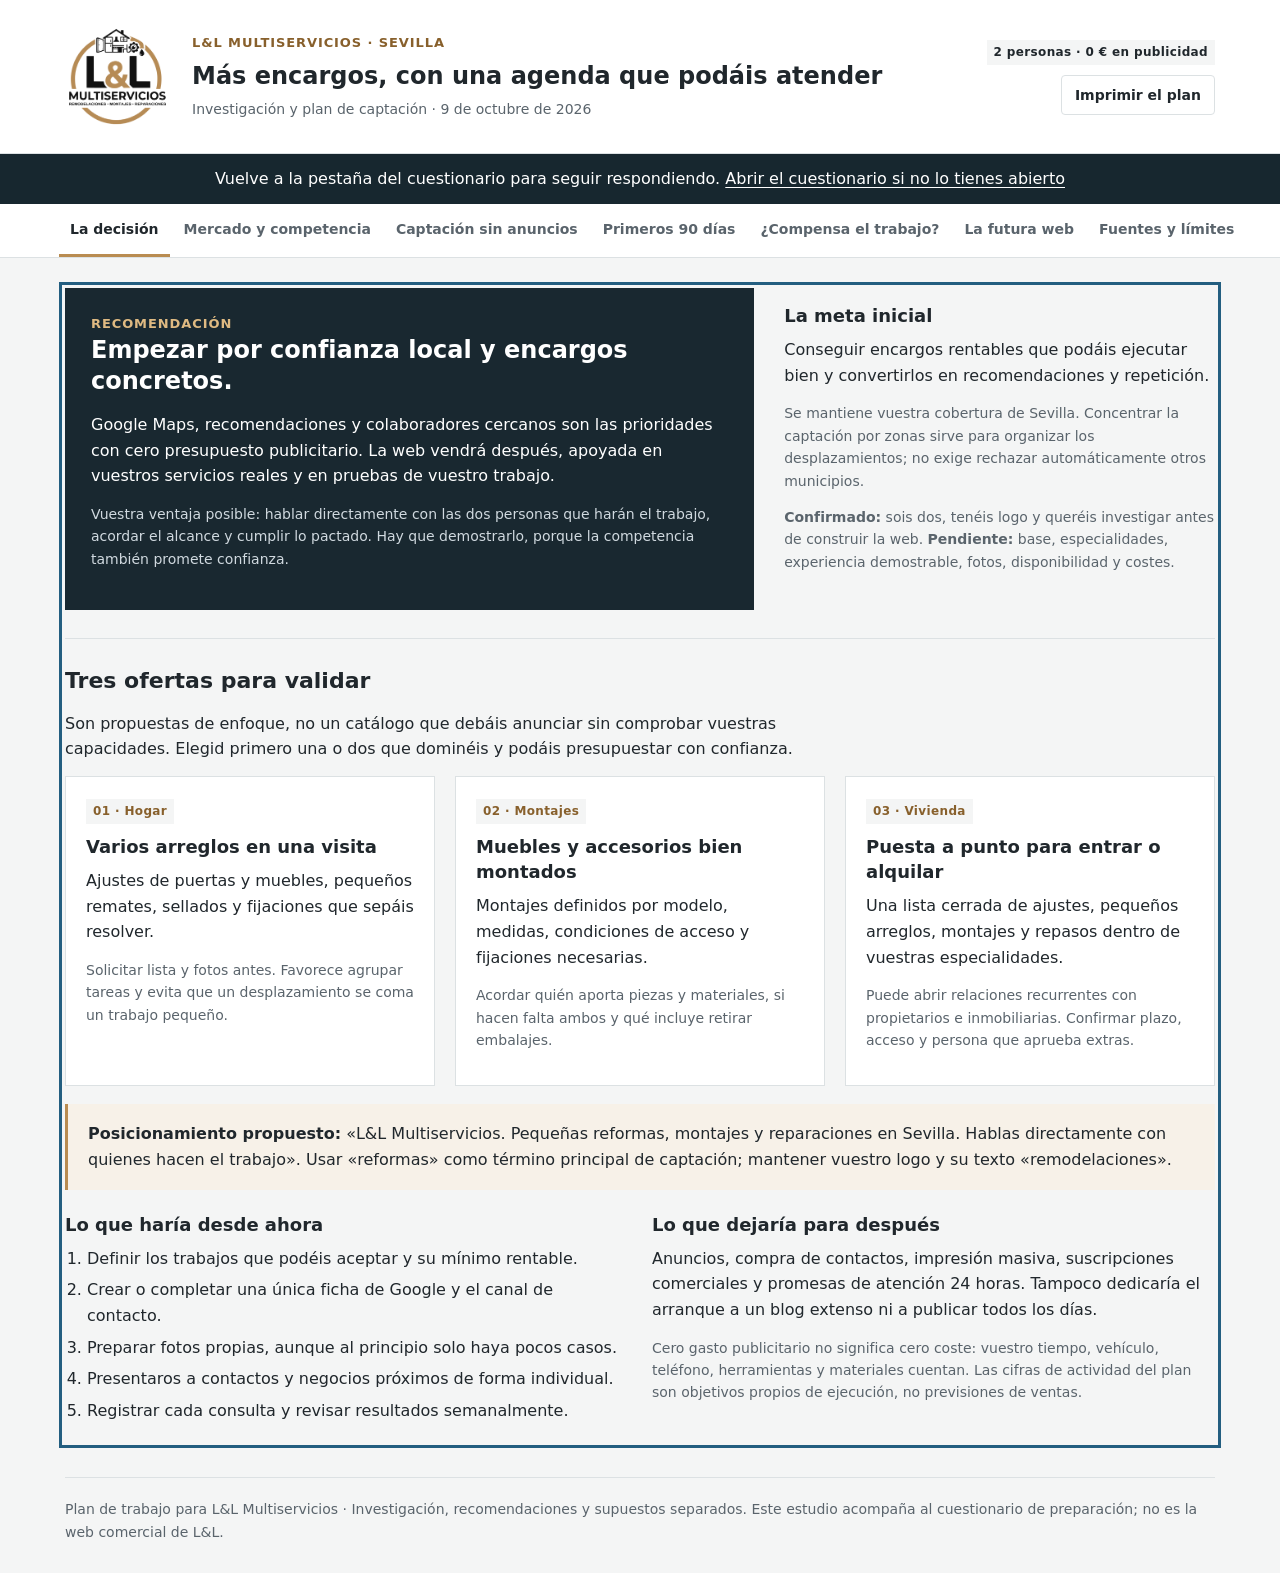
==== docs/estudio.html @ 1071994a "Publica cuestionario móvil de LYL y estudio de captación" ====
<!doctype html>
<html lang="es">
<head>
<meta charset="utf-8">
<meta name="viewport" content="width=device-width,initial-scale=1">
<meta name="robots" content="noindex,nofollow">
<title>L&L · Plan de captación en Sevilla</title>
<style>
:root{--ink:#20272c;--muted:#5a646c;--paper:#fff;--wash:#f4f5f5;--line:#dce1e3;--brand:#88602c;--gold:#b98c51;--soft:#f7f1e8;--blue:#235e80;--dark:#192830;--good:#28624b;--warn:#884721}
*{box-sizing:border-box}body{margin:0;background:var(--wash);color:var(--ink);font:16px/1.6 system-ui,-apple-system,"Segoe UI",sans-serif}button,input,select{font:inherit}a{color:var(--blue);text-underline-offset:3px}a:hover{color:var(--brand)}:focus-visible{outline:3px solid var(--blue);outline-offset:3px}button{cursor:pointer}header{background:var(--paper);border-bottom:1px solid var(--line)}.masthead{max-width:1210px;margin:auto;padding:24px 30px;display:flex;gap:22px;align-items:center}.logo{width:105px;height:105px;object-fit:contain;background:#fff}.brandline,.eyebrow{font-size:13px;font-weight:700;letter-spacing:.07em;text-transform:uppercase;color:var(--brand)}h1{font-size:24px;line-height:1.25;margin:7px 0}h2{font-size:22px;line-height:1.3;margin:0 0 15px}h3{font-size:18px;line-height:1.4;margin:0 0 9px}p{margin:0 0 14px}.small{font-size:14px;color:var(--muted)}.tiny{font-size:13px;color:var(--muted)}.muted{color:var(--muted)}.header-actions{margin-left:auto;text-align:right;flex-shrink:0}.btn{border:1px solid var(--line);background:var(--paper);color:var(--ink);padding:8px 13px;border-radius:4px;font-weight:600;font-size:14px}.btn:hover{border-color:var(--brand)}nav{background:var(--paper);position:sticky;top:0;z-index:5;border-bottom:1px solid var(--line)}.nav-inner{max-width:1210px;margin:auto;display:flex;gap:3px;padding:0 24px;overflow-x:auto}nav button{flex-shrink:0;background:none;border:0;border-bottom:3px solid transparent;padding:14px 11px;color:var(--muted);font-size:14px;font-weight:650}nav button[aria-selected=true]{color:var(--ink);border-color:var(--gold)}main{max-width:1210px;margin:auto;padding:30px}.tab[hidden]{display:none}.lead{display:grid;grid-template-columns:1.6fr 1fr;gap:30px}.statement{background:var(--dark);color:#fff;padding:26px}.statement h2{font-size:24px}.statement .eyebrow{color:#dfba82}.statement .small{color:#d0d9df}.aside{padding:15px 0}.rule{border:0;border-top:1px solid var(--line);margin:28px 0}.row{display:flex;gap:16px;flex-wrap:wrap}.grid2{display:grid;grid-template-columns:1fr 1fr;gap:24px}.grid3{display:grid;grid-template-columns:repeat(3,1fr);gap:20px}.grid4{display:grid;grid-template-columns:repeat(4,1fr);gap:18px}.card{background:var(--paper);border:1px solid var(--line);padding:20px}.open{padding:4px 0}.num{font-size:24px;font-weight:750;line-height:1.3}.stat{padding:18px 0;border-top:3px solid var(--gold)}.stat p{font-size:14px;margin:4px 0}.callout{background:var(--soft);padding:17px 20px;border-left:3px solid var(--gold);margin:18px 0}.pill{font-size:12px;font-weight:700;letter-spacing:.03em;display:inline-block;background:var(--wash);padding:3px 7px;margin-bottom:10px}.pill.fact{color:var(--blue)}.pill.test{color:var(--brand)}ul,ol{padding-left:22px;margin:8px 0 15px}li{margin:6px 0}.table-wrap{overflow-x:auto;background:var(--paper);border:1px solid var(--line);margin:16px 0}table{border-collapse:collapse;width:100%;text-align:left;font-size:14px}th,td{padding:13px 15px;vertical-align:top;border-bottom:1px solid var(--line)}th{font-weight:700;background:#edf0f2}tr:last-child td{border-bottom:0}td:first-child{font-weight:650}caption{text-align:left;padding:14px;font-weight:650}.source{font-size:13px;display:inline;white-space:normal}.section-intro{max-width:820px}.step{display:grid;grid-template-columns:42px 1fr;gap:13px;margin:22px 0}.step-no{font-size:22px;font-weight:750;color:var(--brand)}details{border-bottom:1px solid var(--line);padding:14px 0}summary{cursor:pointer;font-weight:650;font-size:17px}details>div{padding:16px 0 0}.copybox{border:1px solid var(--line);background:var(--paper);padding:17px;margin:15px 0}.copybox blockquote{margin:10px 0 16px;padding:0;font-size:15px}.copy-feedback{font-size:13px;margin-left:10px;color:var(--good)}.checklist{padding:0;list-style:none}.checklist li{padding:10px 0;border-bottom:1px solid var(--line)}.checklist label{display:flex;align-items:flex-start;gap:12px}.checklist input{margin-top:7px;width:17px;height:17px;flex-shrink:0;accent-color:var(--brand)}.checklist label:has(input:checked) span{text-decoration:line-through;color:var(--muted)}.progress-row{display:flex;gap:18px;align-items:center}.progress-row progress{width:180px;height:12px;accent-color:var(--brand)}.timeline{border-left:2px solid var(--gold);padding-left:24px}.timeline article{padding:0 0 25px}.form-grid{display:grid;grid-template-columns:1fr 1fr;gap:16px}.field label{display:block;font-size:14px;font-weight:650;margin-bottom:5px}.field input{width:100%;padding:10px;border:1px solid #aab5bc;background:#fff;border-radius:3px;color:var(--ink)}.result{background:var(--dark);color:#fff;padding:24px;height:100%}.result .muted,.result .small{color:#d0d9df}.result dl{margin:0}.result dt{font-size:14px;margin:18px 0 2px}.result dd{font-weight:750;font-size:24px;margin:0}.formula{font:14px/1.6 ui-monospace,Consolas,monospace;background:var(--paper);border:1px solid var(--line);padding:15px;white-space:normal}.sources{columns:2;column-gap:30px;padding:0;list-style:none}.sources li{break-inside:avoid;border-top:1px solid var(--line);padding:12px 0;font-size:14px}.sources a{font-weight:650}.sources .tiny{display:block}.site-outline{border:1px solid var(--line);background:var(--paper);padding:25px}.sample-title{font-size:23px;font-weight:750;line-height:1.35;max-width:580px}.keyword{display:inline-block;padding:5px 9px;border:1px solid var(--line);background:var(--paper);font-size:14px;margin:3px}.footer{border-top:1px solid var(--line);padding-top:20px;margin-top:35px}.note{font-size:14px}.warning{color:var(--warn);font-weight:650}.spread{justify-content:space-between;align-items:center}.screen-reader{position:absolute;width:1px;height:1px;overflow:hidden;clip:rect(0,0,0,0)}
@media(max-width:800px){.masthead{padding:18px;gap:14px;align-items:flex-start}.logo{width:75px;height:75px}.header-actions{display:none}h1{font-size:22px}.nav-inner{padding:0 8px}main{padding:20px 16px}.lead,.grid2,.grid3{grid-template-columns:1fr}.grid4{grid-template-columns:1fr 1fr}.sources{columns:1}.statement{padding:22px}.form-grid{gap:12px}.table-wrap table{min-width:680px}.row{gap:10px}.progress-row{flex-wrap:wrap}}
@media print{body{background:white;font-size:11pt}header,main{max-width:none}nav,.header-actions,.btn,.copy-feedback,.progress-row, .no-print{display:none!important}.tab[hidden]{display:block!important}.tab{display:block!important;break-before:page;margin-top:20px}.tab:first-child{break-before:auto}.masthead{padding:0 0 16px}.logo{width:80px;height:80px}main{padding:0}.lead{grid-template-columns:1.5fr 1fr}.grid3{grid-template-columns:repeat(3,1fr)}.grid2{grid-template-columns:1fr 1fr}.statement,.result{background:#edf0f2;color:#20272c}.statement .small,.result .small,.result .muted{color:#40494f}.statement .eyebrow{color:#725025}.table-wrap{overflow:visible}table{min-width:0!important;font-size:10pt}h2,h3{break-after:avoid}.card,.step,.stat,.copybox{break-inside:avoid}a{color:#214d64}.sources{columns:1}.footer{font-size:10pt}details>div{display:block!important}}
</style>
</head>
<body>
<header><div class="masthead"><img class="logo" src="assets/logo.png" alt="Logo de L&L Multiservicios"><div><div class="brandline">L&L Multiservicios · Sevilla</div><h1>Más encargos, con una agenda que podáis atender</h1><div class="small">Investigación y plan de captación · 9 de octubre de 2026</div></div><div class="header-actions"><div class="pill">2 personas · 0 € en publicidad</div><br><button class="btn" id="print">Imprimir el plan</button></div></div></header>
<div style="padding:12px 24px;background:#17272f;color:white;text-align:center">Vuelve a la pestaña del cuestionario para seguir respondiendo. <a href="./" style="color:white">Abrir el cuestionario si no lo tienes abierto</a></div><nav aria-label="Secciones del plan"><div class="nav-inner" role="tablist">
<button id="tab-decision" role="tab" aria-selected="true" aria-controls="decision" data-tab="decision">La decisión</button>
<button id="tab-mercado" role="tab" aria-selected="false" aria-controls="mercado" data-tab="mercado" tabindex="-1">Mercado y competencia</button>
<button id="tab-captacion" role="tab" aria-selected="false" aria-controls="captacion" data-tab="captacion" tabindex="-1">Captación sin anuncios</button>
<button id="tab-plan" role="tab" aria-selected="false" aria-controls="plan" data-tab="plan" tabindex="-1">Primeros 90 días</button>
<button id="tab-numeros" role="tab" aria-selected="false" aria-controls="numeros" data-tab="numeros" tabindex="-1">¿Compensa el trabajo?</button>
<button id="tab-web" role="tab" aria-selected="false" aria-controls="web" data-tab="web" tabindex="-1">La futura web</button>
<button id="tab-fuentes" role="tab" aria-selected="false" aria-controls="fuentes" data-tab="fuentes" tabindex="-1">Fuentes y límites</button>
</div></nav>
<main>
<noscript><p>Activa JavaScript para cambiar de sección y usar la calculadora. La primera sección resume la recomendación.</p></noscript>
<section id="decision" class="tab" role="tabpanel" aria-labelledby="tab-decision" tabindex="0">
<div class="lead"><div class="statement"><div class="eyebrow">Recomendación</div><h2>Empezar por confianza local y encargos concretos.</h2><p>Google Maps, recomendaciones y colaboradores cercanos son las prioridades con cero presupuesto publicitario. La web vendrá después, apoyada en vuestros servicios reales y en pruebas de vuestro trabajo.</p><p class="small">Vuestra ventaja posible: hablar directamente con las dos personas que harán el trabajo, acordar el alcance y cumplir lo pactado. Hay que demostrarlo, porque la competencia también promete confianza.</p></div><aside class="aside"><h3>La meta inicial</h3><p>Conseguir encargos rentables que podáis ejecutar bien y convertirlos en recomendaciones y repetición.</p><p class="small">Se mantiene vuestra cobertura de Sevilla. Concentrar la captación por zonas sirve para organizar los desplazamientos; no exige rechazar automáticamente otros municipios.</p><p class="small"><strong>Confirmado:</strong> sois dos, tenéis logo y queréis investigar antes de construir la web. <strong>Pendiente:</strong> base, especialidades, experiencia demostrable, fotos, disponibilidad y costes.</p></aside></div>
<hr class="rule"><h2>Tres ofertas para validar</h2><p class="section-intro">Son propuestas de enfoque, no un catálogo que debáis anunciar sin comprobar vuestras capacidades. Elegid primero una o dos que dominéis y podáis presupuestar con confianza.</p>
<div class="grid3"><article class="card"><span class="pill test">01 · Hogar</span><h3>Varios arreglos en una visita</h3><p>Ajustes de puertas y muebles, pequeños remates, sellados y fijaciones que sepáis resolver.</p><p class="small">Solicitar lista y fotos antes. Favorece agrupar tareas y evita que un desplazamiento se coma un trabajo pequeño.</p></article><article class="card"><span class="pill test">02 · Montajes</span><h3>Muebles y accesorios bien montados</h3><p>Montajes definidos por modelo, medidas, condiciones de acceso y fijaciones necesarias.</p><p class="small">Acordar quién aporta piezas y materiales, si hacen falta ambos y qué incluye retirar embalajes.</p></article><article class="card"><span class="pill test">03 · Vivienda</span><h3>Puesta a punto para entrar o alquilar</h3><p>Una lista cerrada de ajustes, pequeños arreglos, montajes y repasos dentro de vuestras especialidades.</p><p class="small">Puede abrir relaciones recurrentes con propietarios e inmobiliarias. Confirmar plazo, acceso y persona que aprueba extras.</p></article></div>
<div class="callout"><strong>Posicionamiento propuesto:</strong> «L&L Multiservicios. Pequeñas reformas, montajes y reparaciones en Sevilla. Hablas directamente con quienes hacen el trabajo». Usar «reformas» como término principal de captación; mantener vuestro logo y su texto «remodelaciones».</div>
<div class="grid2"><div class="open"><h3>Lo que haría desde ahora</h3><ol><li>Definir los trabajos que podéis aceptar y su mínimo rentable.</li><li>Crear o completar una única ficha de Google y el canal de contacto.</li><li>Preparar fotos propias, aunque al principio solo haya pocos casos.</li><li>Presentaros a contactos y negocios próximos de forma individual.</li><li>Registrar cada consulta y revisar resultados semanalmente.</li></ol></div><div class="open"><h3>Lo que dejaría para después</h3><p>Anuncios, compra de contactos, impresión masiva, suscripciones comerciales y promesas de atención 24 horas. Tampoco dedicaría el arranque a un blog extenso ni a publicar todos los días.</p><p class="small">Cero gasto publicitario no significa cero coste: vuestro tiempo, vehículo, teléfono, herramientas y materiales cuentan. Las cifras de actividad del plan son objetivos propios de ejecución, no previsiones de ventas.</p></div></div>
</section>

<section id="mercado" class="tab" role="tabpanel" aria-labelledby="tab-mercado" tabindex="0" hidden>
<h2>Mercado: hay base residencial; falta validar vuestra demanda</h2><p class="section-intro">Los datos permiten elegir hipótesis comerciales. No permiten calcular cuántos trabajos vais a recibir, cuánto buscará la gente en Google ni qué precio aceptará.</p>
<div class="grid3"><div class="stat"><span class="pill fact">Dato · Sevilla municipio</span><div class="num">266.588</div><p>Viviendas familiares principales · 2021.</p><a class="source" href="https://ws089.juntadeandalucia.es/sima/ficha.htm?mun=41091" target="_blank" rel="noopener">IECA–SIMA</a></div><div class="stat"><span class="pill fact">Dato · Sevilla municipio</span><div class="num">8.691</div><p>Transacciones de vivienda usada · 2025. Vivienda nueva: 1.416.</p><a class="source" href="https://ws089.juntadeandalucia.es/sima/ficha.htm?mun=41091" target="_blank" rel="noopener">IECA–SIMA</a></div><div class="stat"><span class="pill fact">Dato · Sevilla municipio</span><div class="num">20,9 %</div><p>Población mayor de 65 años · 2025.</p><a class="source" href="https://ws089.juntadeandalucia.es/sima/ficha.htm?mun=41091" target="_blank" rel="noopener">IECA–SIMA</a></div></div>
<p class="small">Ficha de Sevilla actualizada el 18/08/2026. Una venta no equivale a una reforma; la edad tampoco acredita necesidad ni capacidad de gasto. Inferencia comercial: probar puesta a punto tras compra y atención sencilla por teléfono, además de WhatsApp.</p>
<div class="table-wrap"><table><caption>Clientes a probar, por orden inicial de interés para un equipo de dos</caption><thead><tr><th>Segmento</th><th>Momento de necesidad</th><th>Oferta útil</th><th>Condición para que compense</th></tr></thead><tbody>
<tr><td>Particulares cercanos</td><td>Mueble nuevo, arreglos pendientes, mudanza.</td><td>Montajes y lista de arreglos.</td><td>Filtrar con fotos, agrupar tareas y pactar mínimo.</td></tr>
<tr><td>Propietarios e inmobiliarias</td><td>Compra o cambio de inquilino.</td><td>Puesta a punto con lista y fotos finales.</td><td>Un responsable que aprueba; alcance y fecha claros.</td></tr>
<tr><td>Administradores de fincas</td><td>Incidencias pequeñas y trabajos programados.</td><td>Proveedor para tareas asumibles.</td><td>Acordar pago, acceso, autorización y horarios.</td></tr>
<tr><td>Comercios y oficinas próximos</td><td>Mobiliario, remates y mantenimiento.</td><td>Visitas planificadas fuera de horas conflictivas.</td><td>Comprobar especialidad y disponibilidad real.</td></tr>
<tr><td>Gestores de alojamientos</td><td>Revisiones y puesta a punto entre estancias.</td><td>Mantenimiento programado.</td><td>Solo con respuesta pactada; alta urgencia puede desorganizaros.</td></tr>
</tbody></table></div>
<p class="small">La prioridad es una recomendación operativa, no un ranking estadístico de rentabilidad. El <a href="https://www.cafsevilla.com/ventanilla-unica/encuentre-a-su-administrador/" target="_blank" rel="noopener">directorio del Colegio de Administradores de Fincas de Sevilla</a> permite localizar despachos; su presencia allí no implica que necesiten vuestros servicios.</p>
<h3>Atender Sevilla sin pasar el día en carretera</h3><p>La escala metropolitana añade viviendas principales: Dos Hermanas, <strong>47.885</strong>; Alcalá de Guadaíra, <strong>26.922</strong>; Mairena del Aljarafe, <strong>16.548</strong> (Censo 2021). <a class="source" href="https://ws089.juntadeandalucia.es/sima/ficha.htm?mun=41038" target="_blank" rel="noopener">Dos Hermanas</a> · <a class="source" href="https://ws089.juntadeandalucia.es/sima/ficha.htm?mun=41004" target="_blank" rel="noopener">Alcalá</a> · <a class="source" href="https://ws089.juntadeandalucia.es/sima/ficha.htm?mun=41059" target="_blank" rel="noopener">Mairena</a>.</p>
<p>Cuando sepamos vuestra base, escoger uno o dos corredores iniciales: capital y municipios próximos; Aljarafe; o eje Dos Hermanas–Alcalá, según recorridos reales. Agrupar citas y presupuestar desplazamiento en encargos alejados. Son ejemplos de organización, no tiempos de viaje calculados.</p><p class="small">Capital, área metropolitana y provincia no son equivalentes. El <a href="https://www.juntadeandalucia.es/organismos/viviendajuventudyordenaciondelterritorio/areas/ordenacion/planes-subregionales/paginas/aglomeracion-sevilla.html" target="_blank" rel="noopener">POTAU de Sevilla</a> delimita 46 municipios; esa delimitación administrativa no determina vuestro radio rentable.</p>
<hr class="rule"><h2>Qué comunica la competencia</h2><p>Muestra exploratoria de siete webs revisadas el 09/10/2026. Refleja su comunicación pública; no es un ranking de Google Maps ni una comprobación de calidad, reseñas, tamaño de plantilla o cuota de mercado.</p>
<div class="table-wrap"><table><thead><tr><th>Presencia comercial</th><th>Mensaje y captación observados</th><th>Aprendizaje para L&L</th></tr></thead><tbody>
<tr><td><a href="https://www.manitassevilla.com/manitas/" target="_blank" rel="noopener">Manitas Sevilla</a></td><td>Catálogo muy específico, varias tareas por visita y páginas por municipios.</td><td>El cliente debe reconocer su problema. Entidad operadora no verificada en esta investigación.</td></tr>
<tr><td><a href="https://www.manitasmarcossevilla.es/" target="_blank" rel="noopener">Manitas Marcos Sevilla</a></td><td>Enfoque personal, oficios y entradas para propietarios, negocios y comunidades; llamada y WhatsApp.</td><td>Mostrar quién sois y para quién trabajáis.</td></tr>
<tr><td><a href="https://resuelvia.com/" target="_blank" rel="noopener">Resuelvia</a></td><td>Base declarada en Dos Hermanas, responsable visible, contacto con fotos por WhatsApp y presupuesto tras visita; puesta a punto de pisos.</td><td>WhatsApp y alquiler ya son propuestas presentes. Hay que aportar pruebas propias.</td></tr>
<tr><td><a href="https://misegundomarido.com/" target="_blank" rel="noopener">Mi Segundo Marido</a></td><td>Reformas, montajes y mantenimiento; anuncia visita gratuita, precio cerrado y amplia cobertura.</td><td>Definir condiciones antes de imitar desplazamientos gratuitos.</td></tr>
<tr><td><a href="https://manitas24horassevilla.com/" target="_blank" rel="noopener">Manitas 24 Horas Sevilla</a></td><td>Urgencia, atención continua, llamada y WhatsApp.</td><td>Podéis centraros en trabajos programados con horario acordado.</td></tr>
<tr><td><a href="https://multidipro.com/" target="_blank" rel="noopener">Multidipro</a></td><td>Oferta multiservicio, montaje, mantenimiento y obras; datos de sociedad y contacto.</td><td>Identidad y datos verificables ayudan a elegir proveedor.</td></tr>
<tr><td><a href="https://carpindecora.com/servicio-de-manitas" target="_blank" rel="noopener">Carpin & Decora</a></td><td>Especialidad en carpintería, manitas y pequeñas reformas; contacto y proyectos.</td><td>Una especialidad reconocible puede ordenar un catálogo amplio.</td></tr>
</tbody></table></div>
<div class="callout"><strong>Conclusión:</strong> puntualidad, limpieza, WhatsApp y presupuesto ya se anuncian. Vuestra diferenciación debe verse: caras y nombres, casos propios, alcance escrito, comunicación y cierre del trabajo.</div>
<details><summary>Qué podemos y qué no podemos concluir sobre precios</summary><div><p>La web de <a href="https://www.manitassevilla.com/manitas/" target="_blank" rel="noopener">Manitas Sevilla</a> publica 45 € por la primera hora, con mínimo de una hora, IVA y desplazamiento municipal incluidos; piezas específicas aparte. Es una oferta individual publicada y sujeta a confirmación, no una media de Sevilla ni una tarifa aconsejada para vosotros.</p><p>Dos profesionales, materiales, accesos y desplazamientos cambian el coste. No se ha obtenido una muestra comparable de presupuestos reales. Antes de publicar precios, medid vuestros trabajos y utilizad la calculadora del plan.</p></div></details>
</section>

<section id="captacion" class="tab" role="tabpanel" aria-labelledby="tab-captacion" tabindex="0" hidden>
<h2>Captación con 0 € en anuncios</h2><p class="section-intro">Orden recomendado para probar con vuestro tiempo y los medios que ya tengáis. Una ficha o una publicación no garantiza recibir consultas. El seguimiento y las pruebas reales son parte del trabajo comercial.</p>
<div class="step"><div class="step-no">01</div><div><h3>Google Maps: vuestro punto de referencia</h3><p>Crear o reclamar el Perfil de Empresa es gratuito. Completar marca real, categoría que mejor describa la actividad principal, servicios, teléfono, horarios y fotos propias. <a class="source" href="https://business.google.com/es/business-profile/" target="_blank" rel="noopener">Google: perfil sin coste</a>.</p><p>Para trabajo a domicilio, usar una única ficha con áreas reales de servicio; ocultar la dirección si no atendéis clientes allí. No inventar locales ni fichas para cada municipio ni añadir palabras al nombre comercial solo para posicionar. <a class="source" href="https://support.google.com/business/answer/3038177?hl=es" target="_blank" rel="noopener">Directrices de Google</a>.</p><p class="small">Relevancia, distancia y prominencia influyen en la visibilidad. Marcar toda Sevilla no asegura aparecer en toda Sevilla. Completad y verificad la ficha siguiendo lo que os pida Google; los plazos no dependen de este plan. <a href="https://support.google.com/business/answer/7091?hl=es" target="_blank" rel="noopener">Cómo funciona el posicionamiento local</a>.</p></div></div>
<div class="step"><div class="step-no">02</div><div><h3>Contacto fácil y respuesta organizada</h3><p>Usad un teléfono de referencia y un único responsable de contestar en cada franja. WhatsApp Business permite organizar respuestas habituales y mensajes de ausencia. <a class="source" href="https://whatsappbusiness.com/es-la/resources/resource-library/onboarding-success-whatsapp-business-app/" target="_blank" rel="noopener">Guía oficial</a>.</p><p>Antes de desplazaros: municipio o código postal, lista completa de tareas, fotos generales y de detalle, medidas o modelo, fecha deseada y acceso. Confirmar si hace falta visita técnica y si tiene coste antes de acudir.</p><p class="small">Reservad dos momentos al día para responder y enviad un aviso realista fuera de horario. Una persona puede encargarse de la primera respuesta y la otra revisar presupuestos; intercambiad funciones según la carga.</p></div></div>
<div class="step"><div class="step-no">03</div><div><h3>Hacer que cada trabajo deje una prueba</h3><p>Guardar fotos autorizadas, tarea, municipio, problema y resultado. Pedir una reseña sincera a todos los clientes reales mediante el enlace de Google, sin regalos, descuentos ni selección de opiniones favorables. <a class="source" href="https://support.google.com/business/answer/3474122?hl=es" target="_blank" rel="noopener">Reseñas en Google</a>.</p><p>Con cero trabajos previos, empezar con una presentación honesta y demostraciones propias identificadas como tales. No usar obras ajenas, imágenes generadas como portfolio ni opiniones de amistades que no hayan sido clientes.</p></div></div>
<div class="step"><div class="step-no">04</div><div><h3>Recomendaciones y colaboradores próximos</h3><p>Primero, conversaciones personales con conocidos y antiguos clientes reales. Después, probar tres conversaciones nuevas por semana con inmobiliarias, ferreterías, tiendas de muebles, empresas de limpieza o administradores próximos. Aprovechad trayectos para no añadir rutas comerciales largas.</p><p>Elegid inicialmente diez contactos bien encajados; presentad dos o tres servicios, alguna foto real, vuestra cobertura y cómo pedís información. Proponed empezar por una tarea pequeña. Preguntad qué incidencias les cuesta resolver y cómo aprueban y pagan los trabajos.</p><p class="small">Es un experimento propio, no un volumen de ventas previsto. El directorio de <a href="https://www.cafsevilla.com/ventanilla-unica/encuentre-a-su-administrador/" target="_blank" rel="noopener">CAF Sevilla</a> ayuda a localizar despachos. Priorizad presentaciones personales y permiso para continuar por mensaje; no envíos masivos. Un acuerdo de colaboración no debe exigir un servicio continuo que no podéis atender.</p></div></div>
<div class="step"><div class="step-no">05</div><div><h3>Redes y grupos de barrio como escaparate</h3><p>Elegid un perfil sencillo en Instagram o Facebook según dónde estén vuestros contactos. Una publicación útil por semana cuando tengáis material: antes/después, qué se resolvió y municipio, sin direcciones de clientes. Reutilizadla en vuestro estado de WhatsApp.</p><p>En grupos vecinales, participar solo donde las normas permitan ofrecer servicios. Responder a necesidades concretas y pedir permiso al administrador para una presentación. Probar primero dos grupos cercanos y registrar si llegan encargos.</p><p class="small">No hace falta comprar tarjetas ni hacer buzoneo ahora. Una presentación digital con el logo, servicios y contacto es suficiente para empezar. Los seguidores no sustituyen a trabajos cobrados.</p></div></div>
<hr class="rule"><h2>Mensajes preparados para adaptar</h2><p class="small">Borradores para vuestro uso. No se ha enviado ningún mensaje ni se ha contactado con nadie.</p>
<div class="copybox"><h3>A una persona que ya conocéis</h3><blockquote id="msg-conocidos">Hola, somos [nombres], de L&L Multiservicios. Estamos empezando a ofrecer [dos servicios que domináis] en Sevilla y alrededores. Si necesitas resolver algo en casa, puedes enviarnos unas fotos y tu municipio para que lo valoremos. Y si conoces a alguien a quien le venga bien, puedes pasarle nuestro contacto. Gracias.</blockquote><button class="btn copy" data-copy="msg-conocidos">Copiar mensaje</button><span class="copy-feedback" role="status"></span></div>
<div class="copybox"><h3>Para una presentación personal a un colaborador</h3><blockquote id="msg-colaborador">Somos [nombres], de L&L Multiservicios. Hacemos [servicios concretos] en [zonas]. Nos gustaría conocer qué pequeños trabajos os cuesta encontrar quién resuelva. Podemos valorar una primera tarea con fotos, alcance y presupuesto por escrito. ¿Os viene bien que os dejemos nuestra presentación y contacto?</blockquote><button class="btn copy" data-copy="msg-colaborador">Copiar mensaje</button><span class="copy-feedback" role="status"></span></div>
<div class="copybox"><h3>Primera respuesta a una consulta</h3><blockquote id="msg-consulta">Gracias por escribir a L&L. Para valorar el trabajo, envíanos tu municipio, unas fotos, la lista de tareas y la fecha que necesitas. Si es un mueble, también el modelo o enlace y sus medidas. Lo revisamos y te indicamos qué podemos hacer y el siguiente paso antes de concertar la visita.</blockquote><button class="btn copy" data-copy="msg-consulta">Copiar mensaje</button><span class="copy-feedback" role="status"></span></div>
<div class="copybox"><h3>Reseña después de un trabajo real</h3><blockquote id="msg-resena">Gracias por confiar en L&L. Si te apetece contar cómo ha ido el trabajo, puedes dejar tu opinión sincera aquí: [enlace de Google]. Nos ayuda a darnos a conocer como pequeño equipo de Sevilla.</blockquote><button class="btn copy" data-copy="msg-resena">Copiar mensaje</button><span class="copy-feedback" role="status"></span></div>
<details><summary>Canales que guardar para más adelante</summary><div><p><strong>Google Ads:</strong> posponer hasta tener dinero que podáis arriesgar, una oferta validada y medición de encargos. No se han verificado costes por clic. <strong>Habitissimo y Cronoshare:</strong> no tratarlos como captación gratuita por el mero hecho de poder registrarse.</p><p><a href="https://www.habitissimo.es/registrar/empresa" target="_blank" rel="noopener">Habitissimo</a> anuncia pago por contactos; su página contiene mensajes contradictorios sobre suscripción y cuotas. <a href="https://knowledge.cronoshare.com/es/soporte/como-puedo-hacer-la-devolucion-de-los-cronos" target="_blank" rel="noopener">Cronoshare</a> describe una devolución ordinaria parcial en créditos, no la recuperación íntegra del dinero. Confirmar condiciones antes de cualquier compra.</p><p><a href="https://www.taskrabbit.es/locations/sevilla/reparaciones-hogar" target="_blank" rel="noopener">Taskrabbit opera en Sevilla</a> y puede interesar si domináis montajes, pero hay que verificar admisión, costes y cobro neto del profesional. Sus precios al cliente no son vuestro ingreso neto. Ninguna de estas opciones forma parte del gasto inicial recomendado.</p></div></details>
</section>

<section id="plan" class="tab" role="tabpanel" aria-labelledby="tab-plan" tabindex="0" hidden>
<div class="row spread"><div><h2>90 días para aprender qué os trae buen trabajo</h2><p class="small">Objetivos de actividad propuestos. La captación puede tardar; no son una promesa de encargos.</p></div><div class="progress-row"><progress id="progress" value="0" max="12" aria-label="Avance de tareas"></progress><span id="progress-label">0 de 12</span></div></div>
<div class="grid2"><div><div class="timeline"><article><div class="eyebrow">Días 1–7 · Preparar la oferta</div><h3>Que os puedan encontrar y entender</h3><ul class="checklist">
<li><label><input type="checkbox" data-task="oferta"><span>Elegir una o dos ofertas; escribir qué aceptáis, qué excluís y qué necesita una o dos personas.</span></label></li>
<li><label><input type="checkbox" data-task="base"><span>Definir base, zonas iniciales, disponibilidad, mínimo y condiciones de desplazamiento.</span></label></li>
<li><label><input type="checkbox" data-task="google"><span>Crear o completar la ficha de Google y tramitar su verificación.</span></label></li>
<li><label><input type="checkbox" data-task="contacto"><span>Preparar teléfono, respuestas, presentación y fotos propias disponibles.</span></label></li></ul></article>
<article><div class="eyebrow">Días 8–30 · Conversar y registrar</div><h3>Validar las primeras señales</h3><ul class="checklist">
<li><label><input type="checkbox" data-task="conocidos"><span>Presentarse personalmente a diez contactos conocidos que puedan necesitar o recomendar servicios.</span></label></li>
<li><label><input type="checkbox" data-task="alianzas"><span>Seleccionar diez colaboradores cercanos y probar tres conversaciones semanales.</span></label></li>
<li><label><input type="checkbox" data-task="casos"><span>Documentar cada encargo real y solicitar su reseña de forma neutral.</span></label></li>
<li><label><input type="checkbox" data-task="revision30"><span>Revisar consultas, presupuestos, trabajos cobrados, zonas y horas al terminar el mes.</span></label></li></ul></article>
<article><div class="eyebrow">Días 31–60 · Concentrar</div><h3>Repetir lo que encaja</h3><ul class="checklist">
<li><label><input type="checkbox" data-task="concentrar"><span>Dedicar el esfuerzo a las dos combinaciones de servicio y canal que mejor estén funcionando.</span></label></li>
<li><label><input type="checkbox" data-task="portfolio"><span>Preparar de tres a seis casos propios, si hay trabajos suficientes, y comprobar si conviene iniciar la web.</span></label></li></ul></article>
<article><div class="eyebrow">Días 61–90 · Dar continuidad</div><h3>Buscar repetición sostenible</h3><ul class="checklist">
<li><label><input type="checkbox" data-task="recurrencia"><span>Proponer mantenimiento programado a colaboradores que ya hayan trabajado bien con vosotros.</span></label></li>
<li><label><input type="checkbox" data-task="revision90"><span>Revisar mínimos, desplazamientos, mezcla de servicios y capacidad antes de ampliar la zona.</span></label></li></ul></article></div></div>
<aside><div class="card"><h3>Una rutina de unas 3 horas semanales</h3><p class="small">Tiempo conjunto inicial, ajustable según carga. No incluye ejecución, presupuestos complejos ni desplazamientos adicionales.</p><ul><li><strong>30 min:</strong> revisar consultas y agenda.</li><li><strong>60 min:</strong> conversaciones comerciales aprovechando recorridos.</li><li><strong>30 min:</strong> seleccionar y publicar un caso real.</li><li><strong>30 min:</strong> seguimiento de presupuestos con permiso.</li><li><strong>30 min:</strong> revisar resultados y preparar la semana.</li></ul></div>
<h3 style="margin-top:24px">Cómo corregir el rumbo</h3><p><strong>No llegan consultas:</strong> comprobar ficha, claridad de oferta y si estáis hablando con gente que realmente necesita el servicio. Hacer cinco conversaciones de aprendizaje antes de aumentar publicaciones.</p><p><strong>Llegan consultas que no encajan:</strong> afinar servicios, zonas y requisitos de las fotos.</p><p><strong>Enviáis presupuestos pero no se aceptan:</strong> preguntar con respeto qué faltó, revisar alcance y tiempos; no asumir que todo se resuelve bajando precio.</p><p><strong>Trabajáis mucho y queda poco:</strong> contar las horas de ambos, desplazamiento, compras y repasos; agrupar tareas o revisar mínimos.</p><p><strong>Agenda completa:</strong> comunicar la siguiente disponibilidad y dedicar esfuerzo a cumplir, cerrar y obtener recomendaciones.</p></aside></div>
<p class="small no-print" id="storage-note">Las casillas se guardan solo en este navegador cuando permite almacenamiento local. No se envían datos.</p><button class="btn no-print" id="reset-tasks">Desmarcar las tareas</button>
</section>

<section id="numeros" class="tab" role="tabpanel" aria-labelledby="tab-numeros" tabindex="0" hidden>
<h2>El tiempo de los dos cuenta</h2><p class="section-intro">Ejemplo editable con cifras inventadas para explicar el cálculo. No son precios recomendados, costes reales vuestros ni medias de Sevilla. Trabajad con importes sin IVA para comparar; comunicad al cliente el total que corresponda.</p>
<div class="grid2"><form id="calculator" class="card" autocomplete="off"><h3>Supuestos por encargo</h3><div class="form-grid">
<div class="field"><label for="invoice">Importe sin IVA (€)</label><input id="invoice" type="number" min="0" max="100000" step="1" value="150"></div>
<div class="field"><label for="materials">Materiales y terceros (€)</label><input id="materials" type="number" min="0" max="100000" step="1" value="35"></div>
<div class="field"><label for="travelcost">Transporte y aparcamiento (€)</label><input id="travelcost" type="number" min="0" max="100000" step="1" value="10"></div>
<div class="field"><label for="people">Personas en la visita</label><input id="people" type="number" min="1" max="2" step="1" value="2"></div>
<div class="field"><label for="onsite">Horas de trabajo por persona</label><input id="onsite" type="number" min="0" max="1000" step="0.25" value="2"></div>
<div class="field"><label for="traveltime">Viaje total por persona (h)</label><input id="traveltime" type="number" min="0" max="1000" step="0.25" value="1"></div>
<div class="field"><label for="admin">Gestión y compras, horas-persona</label><input id="admin" type="number" min="0" max="1000" step="0.25" value="0.5"></div>
<div class="field"><label for="target">Objetivo por hora-persona (€)</label><input id="target" type="number" min="0" max="1000" step="0.5" value="25"></div>
</div><p class="tiny" style="margin-top:14px">El objetivo debe cubrir vuestra remuneración, estructura y reserva; el valor inicial solo ilustra. Añadid visitas repetidas y horas comerciales atribuibles. Si dedicáis tiempos distintos, usad la media por persona en trabajo y viaje; el cálculo la multiplica por personas. En gestión, introducid la suma de horas de ambos.</p><button class="btn" type="button" id="reset-calc">Restablecer ejemplo</button></form>
<div class="result" aria-live="polite"><h3>Resultado del ejemplo</h3><dl><dt>Tiempo total del equipo</dt><dd id="out-hours">6,5 horas-persona</dd><dt>Disponible tras costes directos</dt><dd id="out-available">105,00 €</dd><dt>Disponible por hora-persona</dt><dd id="out-rate">16,15 €</dd><dt>Importe para cubrir el objetivo, sin IVA</dt><dd id="out-min">207,50 €</dd></dl><p class="small" id="out-verdict" style="margin-top:20px">El importe del ejemplo queda por debajo del objetivo.</p><p class="small"><strong>Disponible no significa beneficio neto.</strong> Quedan por cubrir vuestro trabajo, cuotas, seguros, herramientas, administración, impuestos que procedan y contingencias. No se ha calculado fiscalidad ni rentabilidad real.</p></div></div>
<div class="formula" style="margin-top:20px">Horas-persona = personas × (trabajo + viaje) + gestión total.<br>Disponible = importe − materiales/terceros − transporte.<br>Importe objetivo = costes directos + horas-persona × objetivo horario.</div>
<hr class="rule"><h2>Qué registrar desde la primera consulta</h2><p>Puede hacerse en una libreta o una hoja que ya utilicéis. Una fila por oportunidad, sin duplicar cada mensaje del mismo cliente.</p><div class="table-wrap"><table><thead><tr><th>Grupo</th><th>Datos mínimos</th><th>Para qué sirve</th></tr></thead><tbody>
<tr><td>Procedencia</td><td>Fecha, origen (Google, recomendado, colaborador, red), municipio y servicio.</td><td>Ver qué canal trae necesidades que sí podéis resolver.</td></tr><tr><td>Resultado</td><td>Consulta válida, presupuesto, aceptado, terminado, cobrado; motivo de pérdida si se conoce.</td><td>Separar mensajes de ingresos cobrados.</td></tr><tr><td>Costes y tiempo</td><td>Importe sin IVA, materiales, terceros, transporte, horas de cada uno, compras y repasos.</td><td>Comparar resultado por hora total, no solo importe del encargo.</td></tr><tr><td>Continuidad</td><td>Repetición, recomendación y origen del nuevo cliente.</td><td>Identificar relaciones que merecen atención.</td></tr>
</tbody></table></div><p><strong>Consulta válida:</strong> necesidad dentro de vuestro catálogo y cobertura, con información y plazo suficientes para valorarla. <strong>Tasa de aceptación:</strong> presupuestos aceptados ÷ presupuestos enviados. <strong>Coste comercial de tiempo:</strong> horas dedicadas al canal ÷ trabajos que genera, cuando ya haya cierres.</p><p class="small">Con pocos casos, un porcentaje cambia mucho por un solo encargo. Usad las primeras semanas para aprender, sin concluir que un canal funciona o fracasa por una única experiencia.</p>
</section>

<section id="web" class="tab" role="tabpanel" aria-labelledby="tab-web" tabindex="0" hidden>
<h2>La web se construirá con una oferta ya clara</h2><p class="section-intro">Por vuestra indicación, este trabajo prepara la estrategia; no construye ni publica la web comercial. Se puede comenzar la captación antes de tenerla. Cuando llegue el momento, su función será explicar, demostrar y facilitar el contacto.</p>
<div class="grid2"><div><h3>Contenido de una primera versión</h3><ol><li><strong>Inicio:</strong> qué hacéis, dónde y cómo solicitar valoración.</li><li><strong>Servicios:</strong> una o dos ofertas iniciales con tareas, límites y proceso.</li><li><strong>Trabajos reales:</strong> tres a seis casos cuando existan, con permiso y explicación.</li><li><strong>Quiénes somos:</strong> foto y nombres de ambos; especialidades comprobables.</li><li><strong>Cobertura:</strong> municipios reales y condiciones de desplazamiento.</li><li><strong>Contacto:</strong> teléfono, enlace de WhatsApp, horario y pasos siguientes.</li><li><strong>Información legal:</strong> identidad real, privacidad y configuración técnica coherente.</li></ol><p class="small">Empezar con una página bien resuelta es razonable. Crear páginas específicas por servicio cuando haya contenido propio suficiente. Evitar decenas de páginas idénticas cambiando solo el municipio.</p></div><div class="site-outline"><span class="pill test">Propuesta de texto · pendiente de validar servicios</span><div class="sample-title">Pequeñas reformas, montajes y reparaciones en Sevilla</div><p style="margin-top:15px">Somos L&L Multiservicios, un equipo de dos personas. Cuéntanos qué necesitas y dónde: revisamos el trabajo y acordamos contigo el alcance y el presupuesto.</p><p><strong>Acción principal:</strong> «Enviar fotos para valorar el trabajo».</p><p><strong>Acción alternativa:</strong> «Llamar».</p><p class="small">La valoración inicial por fotos no debe prometer un precio definitivo cuando se necesita inspección. No se han creado teléfono, correo, dirección, experiencia ni testimonios ficticios.</p></div></div>
<hr class="rule"><h3>Qué búsquedas deberían orientar el contenido</h3><p>Consultas candidatas observadas en la oferta local, sin volúmenes de búsqueda medidos:</p><div><span class="keyword">manitas Sevilla</span><span class="keyword">montaje de muebles Sevilla</span><span class="keyword">pequeñas reparaciones Sevilla</span><span class="keyword">pequeñas reformas Sevilla</span><span class="keyword">puesta a punto piso alquiler Sevilla</span></div><p style="margin-top:14px">Añadir un municipio solo si lo atendéis. Escribir sobre tareas específicas que realmente hacéis. «Reformas» aparece de forma recurrente en las webs revisadas; usarlo es una recomendación de lenguaje local, no una prueba de que tenga más búsquedas que «remodelaciones».</p>
<div class="grid2"><div class="open"><h3>Aplicar el logo existente</h3><p>Conservar el negro y dorado. Usar el logo completo en tamaño legible y una versión horizontal o reducida del kit cuando el espacio sea pequeño. El texto de servicios se pierde si todo el emblema se reduce a un icono.</p><p class="small">Ya hay variantes vectoriales en vuestro proyecto. Se ha revisado la imagen aportada y la documentación del kit; no se ha modificado el diseño. El nombre debe mantenerse coherente en Google, redes y presupuestos.</p></div><div class="open"><h3>Preparación mínima antes de publicar</h3><p>Confirmar contacto, identidad del titular, servicios, horarios y autorización para las fotos. Añadir información de privacidad donde se recaben datos. Si se incorporan cookies no exentas, configurar consentimiento antes de activarlas.</p><p class="small">Empezar sin publicidad ni analítica opcional simplifica el montaje. Referencias: <a href="https://www.aepd.es/derechos-y-deberes/conoce-tus-derechos/derecho-de-informacion" target="_blank" rel="noopener">AEPD: información al recoger datos</a> y <a href="https://www.aepd.es/recurso-multimedia/guia-sobre-el-uso-de-las-cookies" target="_blank" rel="noopener">guía de cookies</a>. Esto es una orientación de preparación, no una auditoría legal.</p></div></div>
<div class="callout"><strong>Criterio para empezar la web:</strong> que podáis explicar con precisión qué vendéis, aportar pruebas honestas y atender los contactos. No hace falta esperar a tener muchos clientes; sí evitar invertir semanas en una web que todavía no sabe a quién ni qué ofrecer.</div>
</section>

<section id="fuentes" class="tab" role="tabpanel" aria-labelledby="tab-fuentes" tabindex="0" hidden>
<h2>Fuentes y alcance de la investigación</h2><p>Consulta realizada el 9 de octubre de 2026. Se contrastaron estadísticas públicas, documentación oficial de plataformas y webs comerciales locales. Se seleccionaron siete competidores con contenido accesible para comparar mensajes y captación.</p>
<div class="grid2"><div class="open"><h3>Lo que está contrastado</h3><p>Datos municipales con su año; mensajes y condiciones visibles en las webs citadas; funcionamiento documentado de los canales. Las tarifas publicadas son declaraciones de cada proveedor.</p></div><div class="open"><h3>Lo que sigue siendo una hipótesis</h3><p>Vuestras mejores especialidades, municipios rentables, demanda por servicio, tiempos de cierre y disposición a pagar. No se han hecho entrevistas a clientes, solicitudes de presupuesto ni una auditoría de Maps desde distintas ubicaciones.</p></div></div>
<p class="small">No se han inventado búsquedas mensuales, coste por clic, facturación, conversiones, plazos de posicionamiento o número esperado de trabajos. La calculadora usa supuestos modificables. El plan queda ajustado a cero gasto publicitario; herramientas, transporte y tiempo pueden tener costes.</p>
<ul class="sources">
<li><a href="https://ws089.juntadeandalucia.es/sima/ficha.htm?mun=41091" target="_blank" rel="noopener">IECA–SIMA · Sevilla</a><span class="tiny">Viviendas 2021, compraventas y población 2025. Actualización de ficha: 18/08/2026.</span></li>
<li><a href="https://ws089.juntadeandalucia.es/sima/ficha.htm?mun=41038" target="_blank" rel="noopener">IECA–SIMA · Dos Hermanas</a><span class="tiny">Viviendas principales, 2021.</span></li>
<li><a href="https://ws089.juntadeandalucia.es/sima/ficha.htm?mun=41004" target="_blank" rel="noopener">IECA–SIMA · Alcalá de Guadaíra</a><span class="tiny">Viviendas principales, 2021.</span></li>
<li><a href="https://ws089.juntadeandalucia.es/sima/ficha.htm?mun=41059" target="_blank" rel="noopener">IECA–SIMA · Mairena del Aljarafe</a><span class="tiny">Viviendas principales, 2021.</span></li>
<li><a href="https://www.juntadeandalucia.es/organismos/viviendajuventudyordenaciondelterritorio/areas/ordenacion/planes-subregionales/paginas/aglomeracion-sevilla.html" target="_blank" rel="noopener">Junta de Andalucía · POTAU Sevilla</a><span class="tiny">Delimitación territorial, aprobada en 2009.</span></li>
<li><a href="https://www.cafsevilla.com/ventanilla-unica/encuentre-a-su-administrador/" target="_blank" rel="noopener">Colegio de Administradores de Fincas de Sevilla</a><span class="tiny">Directorio de profesionales; posible punto de partida comercial.</span></li>
<li><a href="https://www.manitassevilla.com/manitas/" target="_blank" rel="noopener">Manitas Sevilla · servicios</a><span class="tiny">Catálogo y tarifa publicada; entidad operadora no verificada.</span></li>
<li><a href="https://www.manitasmarcossevilla.es/" target="_blank" rel="noopener">Manitas Marcos Sevilla</a><span class="tiny">Propuesta personal, servicios y contacto.</span></li>
<li><a href="https://resuelvia.com/" target="_blank" rel="noopener">Resuelvia</a><span class="tiny">Servicios, responsable y cobertura declarados.</span></li>
<li><a href="https://misegundomarido.com/" target="_blank" rel="noopener">Mi Segundo Marido</a><span class="tiny">Reformas y promesas comerciales de cobertura y presupuesto.</span></li>
<li><a href="https://manitas24horassevilla.com/" target="_blank" rel="noopener">Manitas 24 Horas Sevilla</a><span class="tiny">Propuesta de urgencia y contacto.</span></li>
<li><a href="https://multidipro.com/" target="_blank" rel="noopener">Multidipro</a><span class="tiny">Oferta multiservicio e identidad mostrada.</span></li>
<li><a href="https://carpindecora.com/servicio-de-manitas" target="_blank" rel="noopener">Carpin & Decora · manitas</a><span class="tiny">Especialidad, catálogo y contacto.</span></li>
<li><a href="https://business.google.com/es/business-profile/" target="_blank" rel="noopener">Google · Perfil de Empresa</a><span class="tiny">Creación y gestión sin coste.</span></li>
<li><a href="https://support.google.com/business/answer/3038177?hl=es" target="_blank" rel="noopener">Google · directrices para representar empresas</a><span class="tiny">Nombre real, ubicación y negocio de área de servicio.</span></li>
<li><a href="https://support.google.com/business/answer/7091?hl=es" target="_blank" rel="noopener">Google · posicionamiento local</a><span class="tiny">Relevancia, distancia y prominencia.</span></li>
<li><a href="https://support.google.com/business/answer/3474122?hl=es" target="_blank" rel="noopener">Google · conseguir reseñas</a><span class="tiny">Enlace de reseñas y restricciones sobre incentivos.</span></li>
<li><a href="https://whatsappbusiness.com/es-la/resources/resource-library/onboarding-success-whatsapp-business-app/" target="_blank" rel="noopener">WhatsApp Business · guía de inicio</a><span class="tiny">Herramientas de atención; confirmar disponibilidad en vuestra aplicación.</span></li>
<li><a href="https://www.habitissimo.es/registrar/empresa" target="_blank" rel="noopener">Habitissimo · profesionales</a><span class="tiny">Modelo comercial; condiciones públicas sobre cuotas no uniformes.</span></li>
<li><a href="https://knowledge.cronoshare.com/es/soporte/como-puedo-hacer-la-devolucion-de-los-cronos" target="_blank" rel="noopener">Cronoshare · devolución de créditos</a><span class="tiny">Recuperación parcial sujeta a condiciones, no devolución íntegra bancaria.</span></li>
<li><a href="https://www.taskrabbit.es/locations/sevilla/reparaciones-hogar" target="_blank" rel="noopener">Taskrabbit · reparaciones en Sevilla</a><span class="tiny">Presencia local; condiciones profesionales no verificadas aquí.</span></li>
<li><a href="https://www.aepd.es/derechos-y-deberes/conoce-tus-derechos/derecho-de-informacion" target="_blank" rel="noopener">AEPD · derecho de información</a><span class="tiny">Información al recabar datos personales.</span></li>
<li><a href="https://www.aepd.es/recurso-multimedia/guia-sobre-el-uso-de-las-cookies" target="_blank" rel="noopener">AEPD · guía de cookies</a><span class="tiny">Referencia para configurar la futura web.</span></li>
</ul>
</section>
<footer class="footer small">Plan de trabajo para L&L Multiservicios · Investigación, recomendaciones y supuestos separados. Este estudio acompaña al cuestionario de preparación; no es la web comercial de L&L.</footer>
</main>
<script>
'use strict';
const buttons=[...document.querySelectorAll('[data-tab]')];
function showTab(id,focus=false){if(!document.getElementById('tab-'+id))id='decision';buttons.forEach(b=>{const active=b.dataset.tab===id;b.setAttribute('aria-selected',String(active));b.tabIndex=active?0:-1;document.getElementById(b.dataset.tab).hidden=!active;if(active&&focus)b.focus()});try{history.replaceState(null,'','#'+id)}catch(_){} }
buttons.forEach((b,i)=>{b.addEventListener('click',()=>showTab(b.dataset.tab));b.addEventListener('keydown',e=>{let n;if(e.key==='ArrowRight')n=(i+1)%buttons.length;if(e.key==='ArrowLeft')n=(i-1+buttons.length)%buttons.length;if(e.key==='Home')n=0;if(e.key==='End')n=buttons.length-1;if(n!==undefined){e.preventDefault();showTab(buttons[n].dataset.tab,true)}})});
showTab(location.hash.slice(1)||'decision');window.addEventListener('hashchange',()=>showTab(location.hash.slice(1)));
const tasks=[...document.querySelectorAll('[data-task]')],key='lyl-plan-20261009-v1';let state={};try{state=JSON.parse(localStorage.getItem(key)||'{}');if(!state||Array.isArray(state)||typeof state!=='object')state={}}catch(_){state={}}
function updateTasks(){const n=tasks.filter(t=>t.checked).length;document.getElementById('progress').value=n;document.getElementById('progress-label').textContent=n+' de '+tasks.length;try{localStorage.setItem(key,JSON.stringify(Object.fromEntries(tasks.map(t=>[t.dataset.task,t.checked]))))}catch(_){document.getElementById('storage-note').textContent='El navegador no permite guardar las casillas: se conservarán solo mientras esta página esté abierta.'}}
tasks.forEach(t=>{t.checked=state[t.dataset.task]===true;t.addEventListener('change',updateTasks)});updateTasks();document.getElementById('reset-tasks').addEventListener('click',()=>{tasks.forEach(t=>t.checked=false);updateTasks()});
const euro=n=>new Intl.NumberFormat('es-ES',{style:'currency',currency:'EUR'}).format(n);const dec=n=>new Intl.NumberFormat('es-ES',{maximumFractionDigits:2}).format(n);
function calc(){const ids=['invoice','materials','travelcost','people','onsite','traveltime','admin','target'];let values={};let valid=true;ids.forEach(id=>{const el=document.getElementById(id);el.setAttribute('aria-invalid',String(!el.validity.valid||el.value===''));if(!el.validity.valid||el.value==='')valid=false;values[id]=Number(el.value)});const o=id=>document.getElementById(id);if(!valid){['out-hours','out-available','out-rate','out-min'].forEach(id=>o(id).textContent='—');o('out-verdict').textContent='Revisa los valores: usa importes y horas no negativos y una o dos personas.';return}const hours=values.people*(values.onsite+values.traveltime)+values.admin;const available=values.invoice-values.materials-values.travelcost;const minimum=values.materials+values.travelcost+hours*values.target;o('out-hours').textContent=dec(hours)+' horas-persona';o('out-available').textContent=euro(available);o('out-rate').textContent=hours>0?euro(available/hours):'Sin horas para calcular';o('out-min').textContent=euro(minimum);o('out-verdict').textContent=hours===0?'Añade el tiempo real del equipo para evaluar el encargo.':values.invoice<minimum?'El importe del ejemplo queda '+euro(minimum-values.invoice)+' por debajo del objetivo.':'El importe cubre el objetivo de este ejemplo; no demuestra beneficio neto real.'}
document.getElementById('calculator').addEventListener('input',calc);document.getElementById('calculator').addEventListener('submit',e=>e.preventDefault());document.getElementById('reset-calc').addEventListener('click',()=>{document.getElementById('calculator').reset();calc()});calc();
document.querySelectorAll('.copy').forEach(b=>b.addEventListener('click',async()=>{const text=document.getElementById(b.dataset.copy).textContent;const status=b.nextElementSibling;try{await navigator.clipboard.writeText(text);status.textContent='Copiado'}catch(_){const range=document.createRange();range.selectNodeContents(document.getElementById(b.dataset.copy));const sel=window.getSelection();sel.removeAllRanges();sel.addRange(range);status.textContent='Texto seleccionado. Usa Ctrl+C o copiar.'}}));
let opened=[];window.addEventListener('beforeprint',()=>{opened=[...document.querySelectorAll('details')].filter(d=>!d.open);opened.forEach(d=>d.open=true)});window.addEventListener('afterprint',()=>opened.forEach(d=>d.open=false));document.getElementById('print').addEventListener('click',()=>window.print());
</script>
</body>
</html>
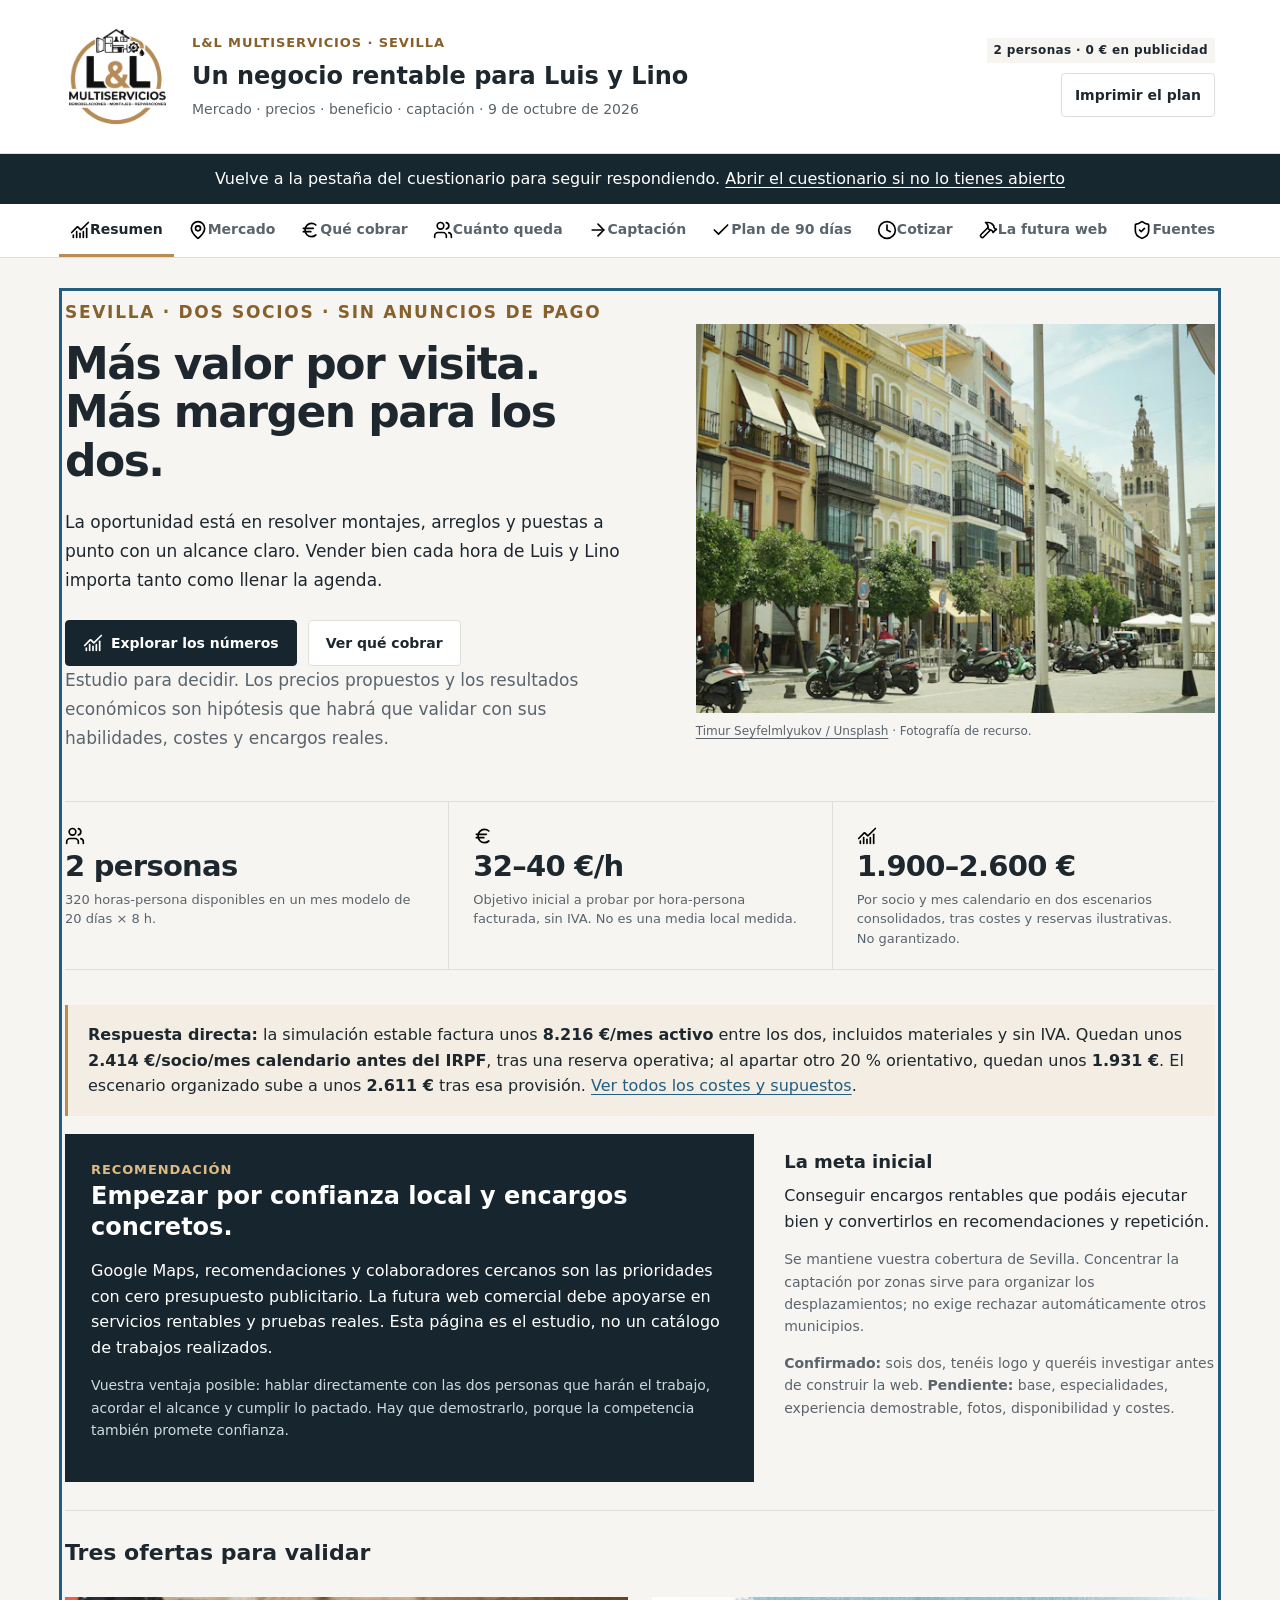
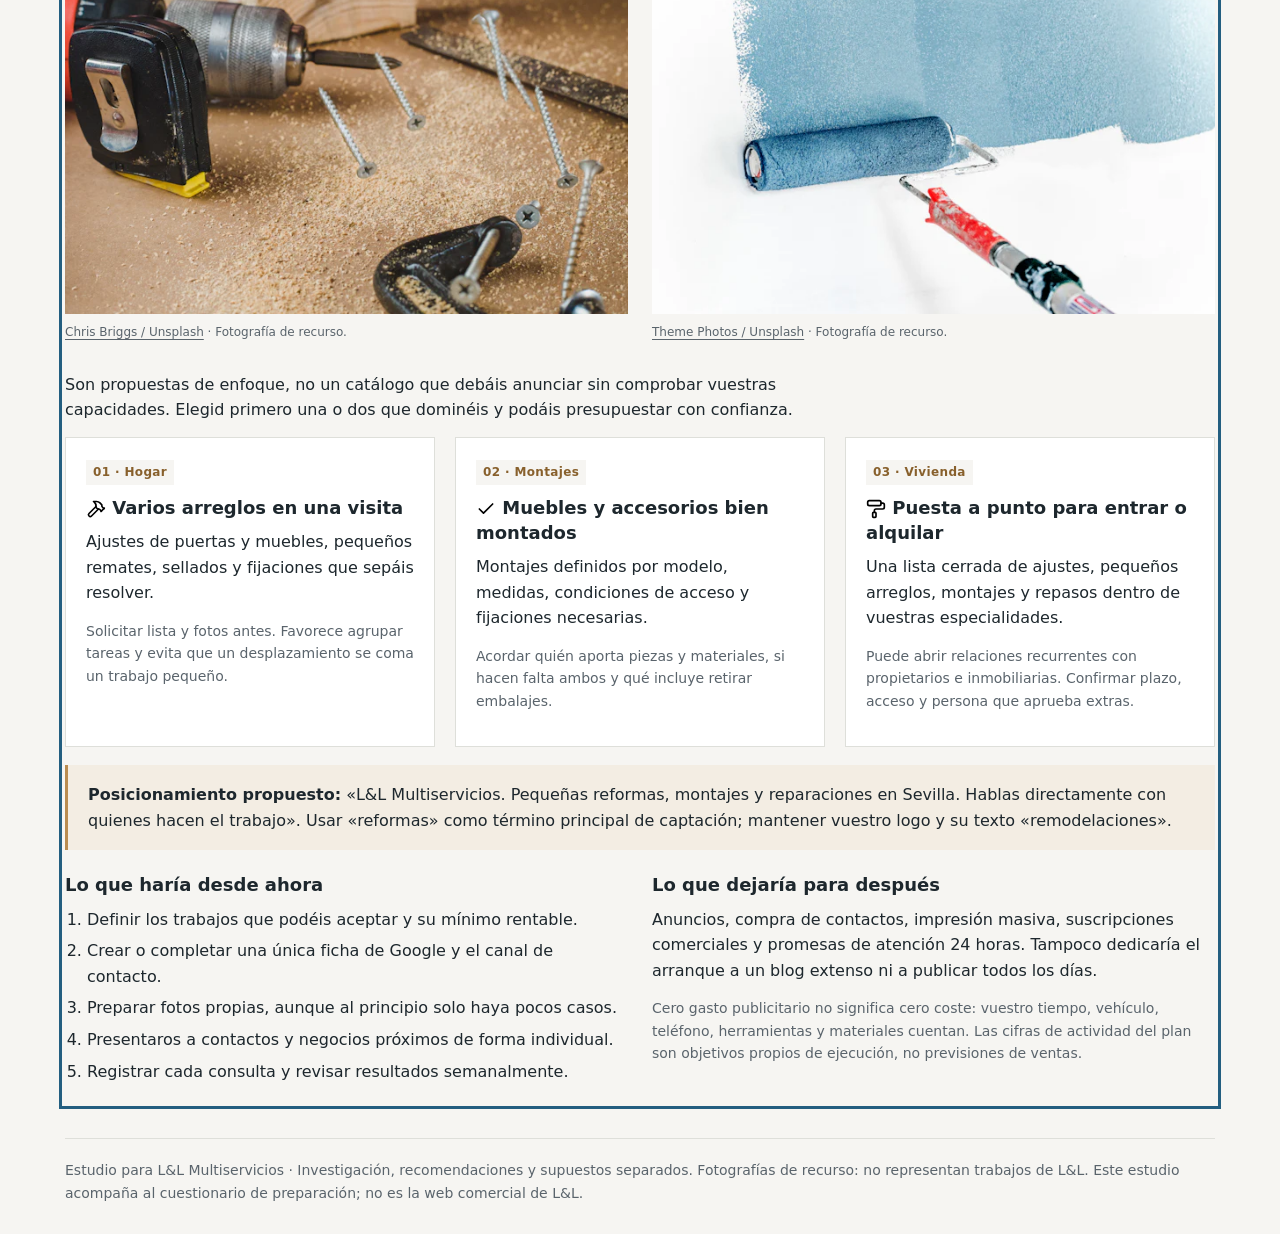
==== commit 07cdfe2f: "Amplia el estudio de Sevilla con precios, rentabilidad y recursos visuales" ====
--- a/docs/estudio.html
+++ b/docs/estudio.html
@@ -4,31 +4,31 @@
 <meta charset="utf-8">
 <meta name="viewport" content="width=device-width,initial-scale=1">
 <meta name="robots" content="noindex,nofollow">
-<title>L&L · Plan de captación en Sevilla</title>
-<style>
-:root{--ink:#20272c;--muted:#5a646c;--paper:#fff;--wash:#f4f5f5;--line:#dce1e3;--brand:#88602c;--gold:#b98c51;--soft:#f7f1e8;--blue:#235e80;--dark:#192830;--good:#28624b;--warn:#884721}
-*{box-sizing:border-box}body{margin:0;background:var(--wash);color:var(--ink);font:16px/1.6 system-ui,-apple-system,"Segoe UI",sans-serif}button,input,select{font:inherit}a{color:var(--blue);text-underline-offset:3px}a:hover{color:var(--brand)}:focus-visible{outline:3px solid var(--blue);outline-offset:3px}button{cursor:pointer}header{background:var(--paper);border-bottom:1px solid var(--line)}.masthead{max-width:1210px;margin:auto;padding:24px 30px;display:flex;gap:22px;align-items:center}.logo{width:105px;height:105px;object-fit:contain;background:#fff}.brandline,.eyebrow{font-size:13px;font-weight:700;letter-spacing:.07em;text-transform:uppercase;color:var(--brand)}h1{font-size:24px;line-height:1.25;margin:7px 0}h2{font-size:22px;line-height:1.3;margin:0 0 15px}h3{font-size:18px;line-height:1.4;margin:0 0 9px}p{margin:0 0 14px}.small{font-size:14px;color:var(--muted)}.tiny{font-size:13px;color:var(--muted)}.muted{color:var(--muted)}.header-actions{margin-left:auto;text-align:right;flex-shrink:0}.btn{border:1px solid var(--line);background:var(--paper);color:var(--ink);padding:8px 13px;border-radius:4px;font-weight:600;font-size:14px}.btn:hover{border-color:var(--brand)}nav{background:var(--paper);position:sticky;top:0;z-index:5;border-bottom:1px solid var(--line)}.nav-inner{max-width:1210px;margin:auto;display:flex;gap:3px;padding:0 24px;overflow-x:auto}nav button{flex-shrink:0;background:none;border:0;border-bottom:3px solid transparent;padding:14px 11px;color:var(--muted);font-size:14px;font-weight:650}nav button[aria-selected=true]{color:var(--ink);border-color:var(--gold)}main{max-width:1210px;margin:auto;padding:30px}.tab[hidden]{display:none}.lead{display:grid;grid-template-columns:1.6fr 1fr;gap:30px}.statement{background:var(--dark);color:#fff;padding:26px}.statement h2{font-size:24px}.statement .eyebrow{color:#dfba82}.statement .small{color:#d0d9df}.aside{padding:15px 0}.rule{border:0;border-top:1px solid var(--line);margin:28px 0}.row{display:flex;gap:16px;flex-wrap:wrap}.grid2{display:grid;grid-template-columns:1fr 1fr;gap:24px}.grid3{display:grid;grid-template-columns:repeat(3,1fr);gap:20px}.grid4{display:grid;grid-template-columns:repeat(4,1fr);gap:18px}.card{background:var(--paper);border:1px solid var(--line);padding:20px}.open{padding:4px 0}.num{font-size:24px;font-weight:750;line-height:1.3}.stat{padding:18px 0;border-top:3px solid var(--gold)}.stat p{font-size:14px;margin:4px 0}.callout{background:var(--soft);padding:17px 20px;border-left:3px solid var(--gold);margin:18px 0}.pill{font-size:12px;font-weight:700;letter-spacing:.03em;display:inline-block;background:var(--wash);padding:3px 7px;margin-bottom:10px}.pill.fact{color:var(--blue)}.pill.test{color:var(--brand)}ul,ol{padding-left:22px;margin:8px 0 15px}li{margin:6px 0}.table-wrap{overflow-x:auto;background:var(--paper);border:1px solid var(--line);margin:16px 0}table{border-collapse:collapse;width:100%;text-align:left;font-size:14px}th,td{padding:13px 15px;vertical-align:top;border-bottom:1px solid var(--line)}th{font-weight:700;background:#edf0f2}tr:last-child td{border-bottom:0}td:first-child{font-weight:650}caption{text-align:left;padding:14px;font-weight:650}.source{font-size:13px;display:inline;white-space:normal}.section-intro{max-width:820px}.step{display:grid;grid-template-columns:42px 1fr;gap:13px;margin:22px 0}.step-no{font-size:22px;font-weight:750;color:var(--brand)}details{border-bottom:1px solid var(--line);padding:14px 0}summary{cursor:pointer;font-weight:650;font-size:17px}details>div{padding:16px 0 0}.copybox{border:1px solid var(--line);background:var(--paper);padding:17px;margin:15px 0}.copybox blockquote{margin:10px 0 16px;padding:0;font-size:15px}.copy-feedback{font-size:13px;margin-left:10px;color:var(--good)}.checklist{padding:0;list-style:none}.checklist li{padding:10px 0;border-bottom:1px solid var(--line)}.checklist label{display:flex;align-items:flex-start;gap:12px}.checklist input{margin-top:7px;width:17px;height:17px;flex-shrink:0;accent-color:var(--brand)}.checklist label:has(input:checked) span{text-decoration:line-through;color:var(--muted)}.progress-row{display:flex;gap:18px;align-items:center}.progress-row progress{width:180px;height:12px;accent-color:var(--brand)}.timeline{border-left:2px solid var(--gold);padding-left:24px}.timeline article{padding:0 0 25px}.form-grid{display:grid;grid-template-columns:1fr 1fr;gap:16px}.field label{display:block;font-size:14px;font-weight:650;margin-bottom:5px}.field input{width:100%;padding:10px;border:1px solid #aab5bc;background:#fff;border-radius:3px;color:var(--ink)}.result{background:var(--dark);color:#fff;padding:24px;height:100%}.result .muted,.result .small{color:#d0d9df}.result dl{margin:0}.result dt{font-size:14px;margin:18px 0 2px}.result dd{font-weight:750;font-size:24px;margin:0}.formula{font:14px/1.6 ui-monospace,Consolas,monospace;background:var(--paper);border:1px solid var(--line);padding:15px;white-space:normal}.sources{columns:2;column-gap:30px;padding:0;list-style:none}.sources li{break-inside:avoid;border-top:1px solid var(--line);padding:12px 0;font-size:14px}.sources a{font-weight:650}.sources .tiny{display:block}.site-outline{border:1px solid var(--line);background:var(--paper);padding:25px}.sample-title{font-size:23px;font-weight:750;line-height:1.35;max-width:580px}.keyword{display:inline-block;padding:5px 9px;border:1px solid var(--line);background:var(--paper);font-size:14px;margin:3px}.footer{border-top:1px solid var(--line);padding-top:20px;margin-top:35px}.note{font-size:14px}.warning{color:var(--warn);font-weight:650}.spread{justify-content:space-between;align-items:center}.screen-reader{position:absolute;width:1px;height:1px;overflow:hidden;clip:rect(0,0,0,0)}
-@media(max-width:800px){.masthead{padding:18px;gap:14px;align-items:flex-start}.logo{width:75px;height:75px}.header-actions{display:none}h1{font-size:22px}.nav-inner{padding:0 8px}main{padding:20px 16px}.lead,.grid2,.grid3{grid-template-columns:1fr}.grid4{grid-template-columns:1fr 1fr}.sources{columns:1}.statement{padding:22px}.form-grid{gap:12px}.table-wrap table{min-width:680px}.row{gap:10px}.progress-row{flex-wrap:wrap}}
-@media print{body{background:white;font-size:11pt}header,main{max-width:none}nav,.header-actions,.btn,.copy-feedback,.progress-row, .no-print{display:none!important}.tab[hidden]{display:block!important}.tab{display:block!important;break-before:page;margin-top:20px}.tab:first-child{break-before:auto}.masthead{padding:0 0 16px}.logo{width:80px;height:80px}main{padding:0}.lead{grid-template-columns:1.5fr 1fr}.grid3{grid-template-columns:repeat(3,1fr)}.grid2{grid-template-columns:1fr 1fr}.statement,.result{background:#edf0f2;color:#20272c}.statement .small,.result .small,.result .muted{color:#40494f}.statement .eyebrow{color:#725025}.table-wrap{overflow:visible}table{min-width:0!important;font-size:10pt}h2,h3{break-after:avoid}.card,.step,.stat,.copybox{break-inside:avoid}a{color:#214d64}.sources{columns:1}.footer{font-size:10pt}details>div{display:block!important}}
-</style>
+<title>L&L · Mercado, precios y rentabilidad en Sevilla</title>
+<link rel="stylesheet" href="estudio.css">
+<link rel="icon" href="assets/favicon.svg" type="image/svg+xml">
+<meta name="referrer" content="no-referrer">
 </head>
 <body>
-<header><div class="masthead"><img class="logo" src="assets/logo.png" alt="Logo de L&L Multiservicios"><div><div class="brandline">L&L Multiservicios · Sevilla</div><h1>Más encargos, con una agenda que podáis atender</h1><div class="small">Investigación y plan de captación · 9 de octubre de 2026</div></div><div class="header-actions"><div class="pill">2 personas · 0 € en publicidad</div><br><button class="btn" id="print">Imprimir el plan</button></div></div></header>
-<div style="padding:12px 24px;background:#17272f;color:white;text-align:center">Vuelve a la pestaña del cuestionario para seguir respondiendo. <a href="./" style="color:white">Abrir el cuestionario si no lo tienes abierto</a></div><nav aria-label="Secciones del plan"><div class="nav-inner" role="tablist">
-<button id="tab-decision" role="tab" aria-selected="true" aria-controls="decision" data-tab="decision">La decisión</button>
-<button id="tab-mercado" role="tab" aria-selected="false" aria-controls="mercado" data-tab="mercado" tabindex="-1">Mercado y competencia</button>
-<button id="tab-captacion" role="tab" aria-selected="false" aria-controls="captacion" data-tab="captacion" tabindex="-1">Captación sin anuncios</button>
-<button id="tab-plan" role="tab" aria-selected="false" aria-controls="plan" data-tab="plan" tabindex="-1">Primeros 90 días</button>
-<button id="tab-numeros" role="tab" aria-selected="false" aria-controls="numeros" data-tab="numeros" tabindex="-1">¿Compensa el trabajo?</button>
-<button id="tab-web" role="tab" aria-selected="false" aria-controls="web" data-tab="web" tabindex="-1">La futura web</button>
-<button id="tab-fuentes" role="tab" aria-selected="false" aria-controls="fuentes" data-tab="fuentes" tabindex="-1">Fuentes y límites</button>
-</div></nav>
+<header><div class="masthead"><img class="logo" src="assets/logo.png" alt="Logo de L&L Multiservicios"><div><div class="brandline">L&L Multiservicios · Sevilla</div><h1>Un negocio rentable para Luis y Lino</h1><div class="small">Mercado · precios · beneficio · captación · 9 de octubre de 2026</div></div><div class="header-actions"><div class="pill">2 personas · 0 € en publicidad</div><br><button class="btn" id="print">Imprimir el plan</button></div></div></header>
+<div style="padding:12px 24px;background:#17272f;color:white;text-align:center">Vuelve a la pestaña del cuestionario para seguir respondiendo. <a href="./" style="color:white">Abrir el cuestionario si no lo tienes abierto</a></div><nav aria-label="Secciones del plan"><div class="nav-inner" role="tablist"><button id="tab-decision" role="tab" aria-selected="true" aria-controls="decision" data-tab="decision"><img class="icon" src="assets/study/icons/chart-no-axes-combined.svg" width="22" height="22" alt="" aria-hidden="true">Resumen</button>
+<button id="tab-mercado" role="tab" aria-selected="false" aria-controls="mercado" data-tab="mercado" tabindex="-1"><img class="icon" src="assets/study/icons/map-pin.svg" width="22" height="22" alt="" aria-hidden="true">Mercado</button>
+<button id="tab-precios" role="tab" aria-selected="false" aria-controls="precios" data-tab="precios" tabindex="-1"><img class="icon" src="assets/study/icons/euro.svg" width="22" height="22" alt="" aria-hidden="true">Qué cobrar</button>
+<button id="tab-beneficios" role="tab" aria-selected="false" aria-controls="beneficios" data-tab="beneficios" tabindex="-1"><img class="icon" src="assets/study/icons/users.svg" width="22" height="22" alt="" aria-hidden="true">Cuánto queda</button>
+<button id="tab-captacion" role="tab" aria-selected="false" aria-controls="captacion" data-tab="captacion" tabindex="-1"><img class="icon" src="assets/study/icons/arrow-right.svg" width="22" height="22" alt="" aria-hidden="true">Captación</button>
+<button id="tab-plan" role="tab" aria-selected="false" aria-controls="plan" data-tab="plan" tabindex="-1"><img class="icon" src="assets/study/icons/check.svg" width="22" height="22" alt="" aria-hidden="true">Plan de 90 días</button>
+<button id="tab-numeros" role="tab" aria-selected="false" aria-controls="numeros" data-tab="numeros" tabindex="-1"><img class="icon" src="assets/study/icons/clock.svg" width="22" height="22" alt="" aria-hidden="true">Cotizar</button>
+<button id="tab-web" role="tab" aria-selected="false" aria-controls="web" data-tab="web" tabindex="-1"><img class="icon" src="assets/study/icons/hammer.svg" width="22" height="22" alt="" aria-hidden="true">La futura web</button>
+<button id="tab-fuentes" role="tab" aria-selected="false" aria-controls="fuentes" data-tab="fuentes" tabindex="-1"><img class="icon" src="assets/study/icons/shield-check.svg" width="22" height="22" alt="" aria-hidden="true">Fuentes</button></div></nav>
 <main>
-<noscript><p>Activa JavaScript para cambiar de sección y usar la calculadora. La primera sección resume la recomendación.</p></noscript>
+<noscript><style>.tab[hidden]{display:block!important}</style><p>Con JavaScript desactivado puedes leer todas las secciones y los ejemplos fijos. Las calculadoras requieren JavaScript.</p></noscript>
 <section id="decision" class="tab" role="tabpanel" aria-labelledby="tab-decision" tabindex="0">
-<div class="lead"><div class="statement"><div class="eyebrow">Recomendación</div><h2>Empezar por confianza local y encargos concretos.</h2><p>Google Maps, recomendaciones y colaboradores cercanos son las prioridades con cero presupuesto publicitario. La web vendrá después, apoyada en vuestros servicios reales y en pruebas de vuestro trabajo.</p><p class="small">Vuestra ventaja posible: hablar directamente con las dos personas que harán el trabajo, acordar el alcance y cumplir lo pactado. Hay que demostrarlo, porque la competencia también promete confianza.</p></div><aside class="aside"><h3>La meta inicial</h3><p>Conseguir encargos rentables que podáis ejecutar bien y convertirlos en recomendaciones y repetición.</p><p class="small">Se mantiene vuestra cobertura de Sevilla. Concentrar la captación por zonas sirve para organizar los desplazamientos; no exige rechazar automáticamente otros municipios.</p><p class="small"><strong>Confirmado:</strong> sois dos, tenéis logo y queréis investigar antes de construir la web. <strong>Pendiente:</strong> base, especialidades, experiencia demostrable, fotos, disponibilidad y costes.</p></aside></div>
-<hr class="rule"><h2>Tres ofertas para validar</h2><p class="section-intro">Son propuestas de enfoque, no un catálogo que debáis anunciar sin comprobar vuestras capacidades. Elegid primero una o dos que dominéis y podáis presupuestar con confianza.</p>
-<div class="grid3"><article class="card"><span class="pill test">01 · Hogar</span><h3>Varios arreglos en una visita</h3><p>Ajustes de puertas y muebles, pequeños remates, sellados y fijaciones que sepáis resolver.</p><p class="small">Solicitar lista y fotos antes. Favorece agrupar tareas y evita que un desplazamiento se coma un trabajo pequeño.</p></article><article class="card"><span class="pill test">02 · Montajes</span><h3>Muebles y accesorios bien montados</h3><p>Montajes definidos por modelo, medidas, condiciones de acceso y fijaciones necesarias.</p><p class="small">Acordar quién aporta piezas y materiales, si hacen falta ambos y qué incluye retirar embalajes.</p></article><article class="card"><span class="pill test">03 · Vivienda</span><h3>Puesta a punto para entrar o alquilar</h3><p>Una lista cerrada de ajustes, pequeños arreglos, montajes y repasos dentro de vuestras especialidades.</p><p class="small">Puede abrir relaciones recurrentes con propietarios e inmobiliarias. Confirmar plazo, acceso y persona que aprueba extras.</p></article></div>
+<div class="study-hero"><div class="hero-copy"><p class="section-kicker">Sevilla · Dos socios · Sin anuncios de pago</p><h2>Más valor por visita.<br>Más margen para los dos.</h2><p>La oportunidad está en resolver montajes, arreglos y puestas a punto con un alcance claro. Vender bien cada hora de Luis y Lino importa tanto como llenar la agenda.</p><div class="hero-actions"><a class="btn primary" href="#beneficios"><img class="icon" src="assets/study/icons/chart-no-axes-combined.svg" width="22" height="22" alt="" aria-hidden="true">Explorar los números</a><a class="btn" href="#precios">Ver qué cobrar</a></div><p class="small">Estudio para decidir. Los precios propuestos y los resultados económicos son hipótesis que habrá que validar con sus habilidades, costes y encargos reales.</p></div><figure class="hero-photo"><img src="assets/study/sevilla.webp" srcset="assets/study/sevilla-640.webp 640w, assets/study/sevilla.webp 1200w" sizes="(max-width:800px) 100vw, 560px" width="1200" height="802" alt="Edificios del centro de Sevilla y la Giralda al fondo." fetchpriority="high" decoding="async"><figcaption class="photo-credit"><a href="https://unsplash.com/photos/seville-street-with-historic-buildings-parked-scooters-and-giralda-tower-UPBNmZQqI-o" target="_blank" rel="noopener noreferrer">Timur Seyfelmlyukov / Unsplash</a> · Fotografía de recurso.</figcaption></figure></div>
+<div class="study-metrics"><div class="metric"><img class="icon" src="assets/study/icons/users.svg" width="22" height="22" alt="" aria-hidden="true"><strong>2 personas</strong><span>320 horas-persona disponibles en un mes modelo de 20 días × 8 h.</span></div><div class="metric"><img class="icon" src="assets/study/icons/euro.svg" width="22" height="22" alt="" aria-hidden="true"><strong>32–40 €/h</strong><span>Objetivo inicial a probar por hora-persona facturada, sin IVA. No es una media local medida.</span></div><div class="metric"><img class="icon" src="assets/study/icons/chart-no-axes-combined.svg" width="22" height="22" alt="" aria-hidden="true"><strong>1.900–2.600 €</strong><span>Por socio y mes calendario en dos escenarios consolidados, tras costes y reservas ilustrativas. No garantizado.</span></div></div>
+<div class="callout"><strong>Respuesta directa:</strong> la simulación estable factura unos <strong>8.216 €/mes activo</strong> entre los dos, incluidos materiales y sin IVA. Quedan unos <strong>2.414 €/socio/mes calendario antes del IRPF</strong>, tras una reserva operativa; al apartar otro 20 % orientativo, quedan unos <strong>1.931 €</strong>. El escenario organizado sube a unos <strong>2.611 €</strong> tras esa provisión. <a href="#beneficios">Ver todos los costes y supuestos</a>.</div>
+<div class="lead"><div class="statement"><div class="eyebrow">Recomendación</div><h2>Empezar por confianza local y encargos concretos.</h2><p>Google Maps, recomendaciones y colaboradores cercanos son las prioridades con cero presupuesto publicitario. La futura web comercial debe apoyarse en servicios rentables y pruebas reales. Esta página es el estudio, no un catálogo de trabajos realizados.</p><p class="small">Vuestra ventaja posible: hablar directamente con las dos personas que harán el trabajo, acordar el alcance y cumplir lo pactado. Hay que demostrarlo, porque la competencia también promete confianza.</p></div><aside class="aside"><h3>La meta inicial</h3><p>Conseguir encargos rentables que podáis ejecutar bien y convertirlos en recomendaciones y repetición.</p><p class="small">Se mantiene vuestra cobertura de Sevilla. Concentrar la captación por zonas sirve para organizar los desplazamientos; no exige rechazar automáticamente otros municipios.</p><p class="small"><strong>Confirmado:</strong> sois dos, tenéis logo y queréis investigar antes de construir la web. <strong>Pendiente:</strong> base, especialidades, experiencia demostrable, fotos, disponibilidad y costes.</p></aside></div>
+<hr class="rule"><h2>Tres ofertas para validar</h2><div class="photo-strip"><figure class="study-photo"><img src="assets/study/herramientas.webp" srcset="assets/study/herramientas-640.webp 640w, assets/study/herramientas.webp 1200w" sizes="(max-width:800px) 100vw, 560px" width="1200" height="800" alt="Taladro, cinta métrica, sargento y tornillos sobre un banco de trabajo de madera." loading="lazy" decoding="async"><figcaption class="photo-credit"><a href="https://unsplash.com/photos/black-and-red-cordless-hand-drill-ILBrHd6PFJA" target="_blank" rel="noopener noreferrer">Chris Briggs / Unsplash</a> · Fotografía de recurso.</figcaption></figure><figure class="study-photo"><img src="assets/study/pintura.webp" srcset="assets/study/pintura-640.webp 640w, assets/study/pintura.webp 1200w" sizes="(max-width:800px) 100vw, 560px" width="1200" height="838" alt="Rodillo extendiendo pintura azul sobre una pared blanca." loading="lazy" decoding="async"><figcaption class="photo-credit"><a href="https://unsplash.com/photos/paint-roller-applying-blue-paint-Cl-OpYWFFm0" target="_blank" rel="noopener noreferrer">Theme Photos / Unsplash</a> · Fotografía de recurso.</figcaption></figure></div><p class="section-intro">Son propuestas de enfoque, no un catálogo que debáis anunciar sin comprobar vuestras capacidades. Elegid primero una o dos que dominéis y podáis presupuestar con confianza.</p>
+<div class="grid3"><article class="card"><span class="pill test">01 · Hogar</span><h3><img class="icon" src="assets/study/icons/hammer.svg" width="22" height="22" alt="" aria-hidden="true"> Varios arreglos en una visita</h3><p>Ajustes de puertas y muebles, pequeños remates, sellados y fijaciones que sepáis resolver.</p><p class="small">Solicitar lista y fotos antes. Favorece agrupar tareas y evita que un desplazamiento se coma un trabajo pequeño.</p></article><article class="card"><span class="pill test">02 · Montajes</span><h3><img class="icon" src="assets/study/icons/check.svg" width="22" height="22" alt="" aria-hidden="true"> Muebles y accesorios bien montados</h3><p>Montajes definidos por modelo, medidas, condiciones de acceso y fijaciones necesarias.</p><p class="small">Acordar quién aporta piezas y materiales, si hacen falta ambos y qué incluye retirar embalajes.</p></article><article class="card"><span class="pill test">03 · Vivienda</span><h3><img class="icon" src="assets/study/icons/paint-roller.svg" width="22" height="22" alt="" aria-hidden="true"> Puesta a punto para entrar o alquilar</h3><p>Una lista cerrada de ajustes, pequeños arreglos, montajes y repasos dentro de vuestras especialidades.</p><p class="small">Puede abrir relaciones recurrentes con propietarios e inmobiliarias. Confirmar plazo, acceso y persona que aprueba extras.</p></article></div>
 <div class="callout"><strong>Posicionamiento propuesto:</strong> «L&L Multiservicios. Pequeñas reformas, montajes y reparaciones en Sevilla. Hablas directamente con quienes hacen el trabajo». Usar «reformas» como término principal de captación; mantener vuestro logo y su texto «remodelaciones».</div>
 <div class="grid2"><div class="open"><h3>Lo que haría desde ahora</h3><ol><li>Definir los trabajos que podéis aceptar y su mínimo rentable.</li><li>Crear o completar una única ficha de Google y el canal de contacto.</li><li>Preparar fotos propias, aunque al principio solo haya pocos casos.</li><li>Presentaros a contactos y negocios próximos de forma individual.</li><li>Registrar cada consulta y revisar resultados semanalmente.</li></ol></div><div class="open"><h3>Lo que dejaría para después</h3><p>Anuncios, compra de contactos, impresión masiva, suscripciones comerciales y promesas de atención 24 horas. Tampoco dedicaría el arranque a un blog extenso ni a publicar todos los días.</p><p class="small">Cero gasto publicitario no significa cero coste: vuestro tiempo, vehículo, teléfono, herramientas y materiales cuentan. Las cifras de actividad del plan son objetivos propios de ejecución, no previsiones de ventas.</p></div></div>
 </section>
@@ -61,6 +61,33 @@
 <details><summary>Qué podemos y qué no podemos concluir sobre precios</summary><div><p>La web de <a href="https://www.manitassevilla.com/manitas/" target="_blank" rel="noopener">Manitas Sevilla</a> publica 45 € por la primera hora, con mínimo de una hora, IVA y desplazamiento municipal incluidos; piezas específicas aparte. Es una oferta individual publicada y sujeta a confirmación, no una media de Sevilla ni una tarifa aconsejada para vosotros.</p><p>Dos profesionales, materiales, accesos y desplazamientos cambian el coste. No se ha obtenido una muestra comparable de presupuestos reales. Antes de publicar precios, medid vuestros trabajos y utilizad la calculadora del plan.</p></div></details>
 </section>
 
+<section id="precios" class="tab" role="tabpanel" aria-labelledby="tab-precios" tabindex="0" hidden>
+<p class="section-kicker">Precios · evidencia y propuesta separadas</p><h2>Qué se anuncia en Sevilla y qué conviene probar</h2><p class="section-intro">Se revisaron 11 páginas de precios y condiciones: algunas pertenecen al mismo anunciante. No son 11 proveedores independientes ni una encuesta de operaciones cobradas. Una salida, una hora individual y un bloque de dos personas no son equivalentes.</p>
+<div class="table-wrap"><table><caption>Referencias publicadas, consultadas el 09/10/2026</caption><thead><tr><th>Fuente</th><th>Importe anunciado</th><th>IVA y alcance</th><th>Cómo interpretarlo</th></tr></thead><tbody><tr><td><a href="https://manitassevilla.es.tl/" target="_blank" rel="noopener noreferrer">Manitas Sevilla - Salva</a><br><span class="source-tag">Web propia de anunciante local</span></td><td>30 € primera hora; 25 € siguientes</td><td>IVA no indicado. Salida y fijaciones incluidas; repuestos aparte.</td><td>No consta actualización de tarifa. No es una oferta confirmada para dos personas.</td></tr><tr><td><a href="https://www.manitassevilla.com/manitas/" target="_blank" rel="noopener noreferrer">ManitasSevilla.com · pequeñas reparaciones</a><br><span class="source-tag">Web comercial local; identidad del prestador no verificada</span></td><td>45 € primera hora; armario 60–110 €; TV 55–95 €</td><td>IVA y desplazamiento municipal incluidos; piezas concretas aparte.</td><td>Tarifa publicada, no factura comprobada; operador no verificado.</td></tr><tr><td><a href="https://www.taskrabbit.es/locations/sevilla/montaje-muebles" target="_blank" rel="noopener noreferrer">Taskrabbit · montaje de muebles Sevilla</a><br><span class="source-tag">Plataforma comercial de profesionales; no encuesta independiente</span></td><td>Alrededor de 27 €/h para montaje</td><td>No aclara aquí IVA, mínimos ni todos los cargos.</td><td>Escaparate de plataforma; no equivale al ingreso neto del montador.</td></tr><tr><td><a href="https://www.cronoshare.com/cuanto-cuesta/montaje-muebles" target="_blank" rel="noopener noreferrer">Cronoshare · guía de montaje de muebles 2026</a><br><span class="source-tag">Guía editorial de comparador comercial</span></td><td>25–40 €/h en su guía para Sevilla</td><td>IVA de esa tabla no explícito; viaje y ayuda pueden ir aparte.</td><td>Su página local da 21–28 €/h: discrepancia, no una media fiable única.</td></tr><tr><td><a href="https://www.empresareformassevilla.com/pintor-sevilla/" target="_blank" rel="noopener noreferrer">Vega Home · pintor Sevilla</a><br><span class="source-tag">Web propia de empresa que ofrece servicios locales</span></td><td>Habitación: 250–450 €; vivienda de 70 m²: 900–1.500 €</td><td>IVA no indicado. Alcance declarado: paredes, techo, preparación y limpieza.</td><td>Medir y confirmar soporte. Son ofertas orientativas, no rendimiento probado.</td></tr><tr><td><a href="https://www.reformasbascon.es/precios" target="_blank" rel="noopener noreferrer">Reformas Bascón · guía de precios</a><br><span class="source-tag">Guía comercial alojada en web de reformas local</span></td><td>8 / 12 / 18 €/m² de pared según preparación y calidad</td><td>Sin IVA. No son m² de suelo de la vivienda.</td><td>Título 2025/2026, pie enero de 2025: vigencia sin confirmar.</td></tr><tr><td><a href="https://www.ikea.com/es/es/customer-service/knowledge/articles/cb75bf2a-05b8-4ca8-9dd6-09e248c73658.html" target="_blank" rel="noopener noreferrer">IKEA España · coste del servicio de montaje</a><br><span class="source-tag">Minorista; oferta primaria a través de Taskrabbit</span></td><td>Montaje desde 23 € por servicio</td><td>Mínimo según producto y contratación, no una tarifa por hora.</td><td>No significa que cualquier armario cueste 23 € ni que cubra instalaciones.</td></tr><tr><td><a href="https://expertosenparquet.com/w/ofertas-2" target="_blank" rel="noopener noreferrer">Expertos en Parquet · ofertas Huelva y Sevilla</a><br><span class="source-tag">Web propia de especialista regional</span></td><td>90 € por 2 h de asesoramiento de suelo</td><td>IVA incluido; promoción con código, hasta 31/12/2026.</td><td>Es un tutorial, no la instalación del pavimento: comparación de formato.</td></tr></tbody></table></div>
+<p class="small">También se contrastaron <a href="https://www.manitassevilla.com/pintor/" target="_blank" rel="noopener noreferrer">pintura de ManitasSevilla</a>, <a href="https://www.cronoshare.com/servicios/montadores-muebles/sevilla/sevilla" target="_blank" rel="noopener noreferrer">la página local de Cronoshare</a> y <a href="https://www.taskia.es/servicios-de-montaje-muebles-en-sevilla" target="_blank" rel="noopener noreferrer">Taskia</a>. Sus cifras tienen alcances o condiciones incompletos. El escaparate de Taskia mostró precios inferiores a 10 €/h y cambió entre búsqueda y página; no se utiliza como suelo rentable. <a href="estudio-evidencia.json" download>Descargar evidencia y límites de las fuentes</a>.</p>
+<div class="callout"><strong>Lectura comercial:</strong> competir por ser los más baratos deja poco espacio para desplazamientos, garantías y gestión. Conviene ofrecer una visita bien preparada, una lista concreta y un precio total claro. Que una web anuncie 25 €/h no prueba que dos personas puedan vivir cobrando eso.</div>
+<h2>Cuatro paquetes iniciales para contrastar</h2><p><strong>Propuesta propia; no tarifas ya aprobadas de L&L.</strong> Probar con 10–20 presupuestos reales y revisar resultado por hora-persona total, aceptación y repasos. Los ejemplos de PVP aplican 21 %; el tipo real se determina para cada operación.</p>
+<div class="table-wrap"><table><thead><tr><th>Paquete</th><th>Capacidad reservada</th><th>Base sin IVA</th><th>Ejemplo total con 21 %</th><th>Alcance a pactar</th></tr></thead><tbody><tr><td>Visita pequeña agrupada</td><td>1 persona × 1 h<br><strong>1 horas-persona</strong></td><td>45 €–55 €</td><td>54,45–66,55 €</td><td>Salida en microzona pactada y hasta1h de mano de obra; lista acordada antes. <span class="small">Fuera: Piezas, material importante, viaje fuera de zona, aparcamiento especial y obras.</span></td></tr><tr><td>Lista de arreglos de dos horas</td><td>1 persona × 2 h<br><strong>2 horas-persona</strong></td><td>80 €–95 €</td><td>96,80–114,95 €</td><td>Una visita, tareas sencillas preacordadas y fotos de cierre. <span class="small">Fuera: Piezas y problemas ocultos; no garantizar número de tareas sin verlas.</span></td></tr><tr><td>Montaje o puesta a punto en pareja</td><td>2 personas × 4 h<br><strong>8 horas-persona</strong></td><td>260 €–320 €</td><td>314,60–387,20 €</td><td>Bloque reservado y alcance escrito de montaje o varias tareas. <span class="small">Fuera: Muebles, piezas, transporte de mercancía, retirada especial y servicios regulados.</span></td></tr><tr><td>Jornada de seis horas productivas en pareja</td><td>2 personas × 6 h<br><strong>12 horas-persona</strong></td><td>390 €–480 €</td><td>471,90–580,80 €</td><td>Mano de obra para puesta a punto planificada. <span class="small">Fuera: Materiales, compras y viajes no incluidos en alcance; no equiparar a8h completas en casa.</span></td></tr></tbody></table></div>
+<p class="small">Los bloques largos sitúan la mano de obra en torno a 32,50–40 €/hora-persona facturada. Los trabajos cortos tienen un mínimo por salida. La zona incluida, el aparcamiento, las compras y los consumibles deben constar por escrito; no se regala el viaje a toda la provincia.</p>
+<div class="decision-rule"><article><h3><img class="icon" src="assets/study/icons/paint-roller.svg" width="22" height="22" alt="" aria-hidden="true"> Pintura: vender el alcance, no solo los metros</h3><p>Medir paredes y techos por separado. Contar protección, preparación, número de manos, secados, muebles, limpieza y posibles retornos. Humedades de origen, alturas y alisados cambian el trabajo.</p><p><strong>Ejemplo propio:</strong> 2 personas × 3 días × 6 h productivas = 36 horas-persona. A 38 € son 1.368 € de mano de obra; con 200 € de materiales y 60 € de logística, la base alcanza 1.628 € antes del margen por incertidumbre. Si el cliente ofrece 1.000 € por ese mismo alcance, hay que reducir alcance o rechazarlo, no asumir que sigue siendo rentable.</p><p class="small">No es una tarifa de pintura ni una estimación universal de duración. Se comprueba contra medición y prueba de productividad.</p></article><article><h3><img class="icon" src="assets/study/icons/clock.svg" width="22" height="22" alt="" aria-hidden="true"> Viajes: cobrar también el tiempo que bloquean</h3><p>Para una visita extra de 40 km y una hora total de viaje con ambos, una hipótesis de 0,35 €/km y 25 €/hora-persona total añade 14 € de vehículo + 50 € de tiempo = <strong>64 € antes de IVA</strong>, más aparcamiento si procede.</p><p class="small">Son costes de ejemplo, no kilometraje fiscal ni tiempos calculados desde una base conocida. Si transporte o tiempo ya están cubiertos por el paquete, no se suman otra vez.</p><p>Agrupar por corredor y día: capital, Aljarafe, Dos Hermanas–Alcalá u otra zona próxima a su base. Confirmar recorridos reales; cubrir Sevilla no obliga a aceptar cualquier pequeño encargo al mismo mínimo.</p></article></div>
+<details><summary>Reglas sencillas para presupuestar y cobrar</summary><div><ol><li>Pedir fotos, referencia del mueble, municipio, acceso y lista completa antes de desplazarse.</li><li>Definir tareas, exclusiones, número de personas, materiales, salida y total con IVA. Los problemas ocultos se valoran antes de continuar.</li><li>En trabajos de varios días, acordar anticipo para materiales y pagos por hitos entregados. No financiar una reforma con el dinero de otro cliente.</li><li>Medir cada hora de ambos: obra, viaje, compra, gestión y repaso. Separar importe emitido de importe cobrado.</li><li>Si un encargo excede sus competencias, coordinar profesional habilitado y presupuestarlo, o rechazarlo. No prometer urgencias 24 h con una agenda de dos.</li></ol></div></details>
+<div class="callout"><strong>IVA:</strong> regla general 21 %. El 10 % para determinadas reparaciones de vivienda exige condiciones: uso particular del destinatario, antigüedad mínima y materiales aportados ≤40 % de la base, entre otras. No anunciar «IVA 10 %» por defecto en puestas a punto para alquilar. <a href="https://sede.agenciatributaria.gob.es/Sede/iva/iva-operaciones-inmobiliarias/que-tipo-se-aplica-obras-viviendas/obras-renovacion-reparacion.html" target="_blank" rel="noopener noreferrer">Criterio de la AEAT</a>.</div>
+</section>
+
+<section id="beneficios" class="tab" role="tabpanel" aria-labelledby="tab-beneficios" tabindex="0" hidden>
+<p class="section-kicker">Economía de dos personas · supuestos modificables</p><h2>Facturar más no significa quedarse con todo</h2><p class="section-intro">El modelo separa IVA, materiales, gastos, dos cuotas y reservas. No hay empleados añadidos ni ingresos pasivos. El excedente remunera también el trabajo de Luis y Lino: <strong>no se han descontado dos sueldos adicionales</strong>. Se supone un reparto 50/50 para comparar, no para decidir cómo deben constituirse o facturar.</p>
+<div class="scenario-cards" id="profit-scenarios"><button type="button" class="scenario-card" data-scenario="arranque" aria-pressed="false"><span class="scenario-name">Arranque</span><strong class="scenario-number">894 €</strong><span class="scenario-detail">por socio/mes calendario tras provisión</span><span class="scenario-detail">40 % ocupado · 32 €/hora-persona</span></button><button type="button" class="scenario-card" data-scenario="base" aria-pressed="true"><span class="scenario-name">Agenda estable</span><strong class="scenario-number">1931 €</strong><span class="scenario-detail">por socio/mes calendario tras provisión</span><span class="scenario-detail">60 % ocupado · 38 €/hora-persona</span></button><button type="button" class="scenario-card" data-scenario="solido" aria-pressed="false"><span class="scenario-name">Bien organizados</span><strong class="scenario-number">2611 €</strong><span class="scenario-detail">por socio/mes calendario tras provisión</span><span class="scenario-detail">70 % ocupado · 42 €/hora-persona</span></button><button type="button" class="scenario-card" data-scenario="exigente" aria-pressed="false"><span class="scenario-name">Techo exigente del modelo</span><strong class="scenario-number">3300 €</strong><span class="scenario-detail">por socio/mes calendario tras provisión</span><span class="scenario-detail">80 % ocupado · 45 €/hora-persona</span></button></div>
+<p class="small" id="profit-description">Hipótesis de trabajo: 60 % del tiempo del equipo se factura.</p>
+<div class="model-layout"><div class="model-controls"><h3>Ajusta el escenario a su realidad</h3><p class="small">Costes y tarifas son hipótesis, no datos aportados por Luis y Lino. Los cambios no se envían a ningún servidor.</p><form id="profit-form" class="model-form" novalidate><div class="form-grid"><div class="field"><label for="profit-days">Días disponibles por mes activo</label><input id="profit-days" name="days" type="number" min="1" max="31" step="1" value="20" required aria-describedby="profit-help-days"><p class="tiny" id="profit-help-days">No incluye vacaciones del mes sin actividad.</p></div><div class="field"><label for="profit-hours">Horas al día por persona</label><input id="profit-hours" name="hours" type="number" min="1" max="12" step="0.5" value="8" required aria-describedby="profit-help-hours"><p class="tiny" id="profit-help-hours">Incluye tiempo de obra, viajes, compras y gestión.</p></div><div class="field"><label for="profit-utilization">Tiempo facturable del equipo (%)</label><input id="profit-utilization" name="utilization" type="number" min="0" max="100" step="1" value="60" required aria-describedby="profit-help-utilization"><p class="tiny" id="profit-help-utilization">Lo demás sigue siendo tiempo de trabajo o huecos.</p></div><div class="field"><label for="profit-rate">Mano de obra por hora-persona, sin IVA (€)</label><input id="profit-rate" name="rate" type="number" min="1" max="200" step="0.5" value="38" required aria-describedby="profit-help-rate"><p class="tiny" id="profit-help-rate">Precio medio realmente conseguido; no el mínimo anunciado.</p></div><div class="field"><label for="profit-materials">Materiales comprados por mes activo (€)</label><input id="profit-materials" name="materials" type="number" min="0" max="20000" step="10" value="800" required aria-describedby="profit-help-materials"><p class="tiny" id="profit-help-materials">Coste sin IVA deducible; materiales del cliente: 0.</p></div><div class="field"><label for="profit-markup">Recargo sobre el coste de materiales (%)</label><input id="profit-markup" name="markup" type="number" min="0" max="100" step="1" value="15" required aria-describedby="profit-help-markup"><p class="tiny" id="profit-help-markup">Hipótesis de gestión, no margen garantizado.</p></div><div class="field"><label for="profit-fixed">Gastos compartidos por mes calendario (€)</label><input id="profit-fixed" name="fixed" type="number" min="0" max="20000" step="10" value="850" required aria-describedby="profit-help-fixed"><p class="tiny" id="profit-help-fixed">Sin materiales ni RETA. Vehículo, gestoría, seguro y herramientas.</p></div><div class="field"><label for="profit-reta">Cuota mensual de cada autónomo (€)</label><input id="profit-reta" name="reta" type="number" min="0" max="2000" step="5" value="460" required aria-describedby="profit-help-reta"><p class="tiny" id="profit-help-reta">Dos cuotas durante doce meses. Sustituir por las reales.</p></div><div class="field"><label for="profit-contingency">Reserva sobre mano de obra (%)</label><input id="profit-contingency" name="contingency" type="number" min="0" max="30" step="0.5" value="3" required aria-describedby="profit-help-contingency"><p class="tiny" id="profit-help-contingency">Para incidencias; apartarla no la convierte en gasto fiscal.</p></div><div class="field"><label for="profit-months">Meses equivalentes con facturación al año</label><input id="profit-months" name="months" type="number" min="1" max="12" step="0.5" value="11" required aria-describedby="profit-help-months"><p class="tiny" id="profit-help-months">11 implica un mes equivalente sin ingresos y con gastos.</p></div><div class="field"><label for="profit-taxReserve">Provisión ilustrativa para IRPF (%)</label><input id="profit-taxReserve" name="taxReserve" type="number" min="0" max="60" step="1" value="20" required aria-describedby="profit-help-taxReserve"><p class="tiny" id="profit-help-taxReserve">No calcula el impuesto final ni el modelo 130.</p></div><div class="field"><label for="profit-incomeGoal">Objetivo mensual por socio tras provisión (€)</label><input id="profit-incomeGoal" name="incomeGoal" type="number" min="0" max="10000" step="50" value="2000" required aria-describedby="profit-help-incomeGoal"><p class="tiny" id="profit-help-incomeGoal">Promedio entre doce meses, suponiendo reparto al 50 %.</p></div></div><button type="button" id="profit-reset" class="btn">Restablecer agenda estable</button></form><p id="profit-error" class="model-warning" role="alert" hidden>Revisa los valores del escenario.</p></div>
+<div><div class="model-output" id="profit-output" aria-live="polite" aria-atomic="true"><h3>El recorrido del dinero</h3><div class="hours-track" aria-hidden="true"><span class="hours-billable" id="hours-billable" style="width:60%"></span><span class="hours-other" id="hours-other" style="width:40%"></span></div><p class="small" id="hours-caption">192 horas facturables; 128 horas para el resto.</p><dl class="money-line"><dt>Horas-persona disponibles</dt><dd data-profit="capacity">—</dd><dt>Horas-persona que se facturan</dt><dd data-profit="billable">—</dd><dt>Horas para viajes, gestión, compras y huecos</dt><dd data-profit="nonBillable">—</dd><dt>Mano de obra facturada, sin IVA</dt><dd data-profit="labor">—</dd><dt>Materiales facturados, sin IVA</dt><dd data-profit="materialsBilled">—</dd><dt>Facturación total por mes activo, sin IVA</dt><dd data-profit="revenue">—</dd><dt>− Coste de materiales</dt><dd data-profit="materialCost">—</dd><dt>− Gastos compartidos mensuales</dt><dd data-profit="fixed">—</dd><dt>− Cuotas de ambos</dt><dd data-profit="retaTeam">—</dd><dt>− Reserva para incidencias</dt><dd data-profit="contingency">—</dd><dt>Disponible del equipo en ese mes, antes de IRPF</dt><dd data-profit="monthlyBeforeIRPF">—</dd><dt>Facturación anual (meses activos), sin IVA</dt><dd data-profit="annualRevenue">—</dd><dt>Disponible anual del equipo antes de IRPF</dt><dd data-profit="annualBeforeIRPF">—</dd><dt>Promedio mensual por socio antes de IRPF</dt><dd data-profit="perPersonBeforeIRPF">—</dd><dt>Promedio por socio tras provisión ilustrativa</dt><dd data-profit="perPersonAfterProvision">—</dd><dt>Horas facturables/mes activo para cubrir gastos</dt><dd data-profit="breakEvenHours">—</dd><dt>Tarifa necesaria para tu objetivo por socio</dt><dd data-profit="requiredRate">—</dd><dt>Ocupación necesaria con tu tarifa actual</dt><dd data-profit="requiredUtilization">—</dd></dl><p class="small" id="profit-verdict"></p><p class="small"><strong>La última cifra no es un salario neto ni un IRPF calculado.</strong> Es caja orientativa después de una provisión configurable. Cada persona tendrá su tributación real.</p></div><div class="callout"><strong>Un mes sin facturar también cuesta.</strong> El promedio anual paga estructura y RETA durante los doce meses. Las compras de un vehículo o equipo nuevo, financiación, impagos importantes y costes no introducidos reducirán el resultado.</div></div></div>
+<h3 style="margin-top:30px">Comparación de las cuatro hipótesis originales</h3><p class="small">Estos valores fijos sirven de referencia; los controles de arriba modifican solo el escenario abierto. Todos tienen 20 días × 8 h × 2 personas, 11 meses equivalentes de ingresos, 12 de gastos, 15 % sobre materiales y una reserva operativa del 3 % de mano de obra.</p>
+<div class="table-wrap scenario-table"><table><thead><tr><th>Escenario</th><th>Ocupación y horas/mes activo</th><th>€/hora-persona sin IVA</th><th>Facturación/mes activo sin IVA</th><th>Equipo disponible/mes activo antes de IRPF</th><th>Por socio/mes calendario antes de IRPF</th><th>Por socio tras provisión 20 %</th></tr></thead><tbody><tr><td>Arranque</td><td>40 % · 128 h</td><td>32 €</td><td>4614 €</td><td>2571 €</td><td>1117 €</td><td>894 €</td></tr><tr><td>Agenda estable</td><td>60 % · 192 h</td><td>38 €</td><td>8216 €</td><td>5427 €</td><td>2414 €</td><td>1931 €</td></tr><tr><td>Bien organizados</td><td>70 % · 224 h</td><td>42 €</td><td>10.673 €</td><td>7301 €</td><td>3263 €</td><td>2611 €</td></tr><tr><td>Techo exigente del modelo</td><td>80 % · 256 h</td><td>45 €</td><td>13.245 €</td><td>9199 €</td><td>4125 €</td><td>3300 €</td></tr></tbody></table></div>
+<div id="scenario-chart" class="economy-breakdown" role="img" aria-label="Comparación ilustrativa del disponible por socio tras provisión: arranque unos 894 euros; agenda estable unos 1931; bien organizados unos 2611; escenario exigente unos 3300 euros al mes calendario."><div class="chart-row"><span>Arranque</span><div class="chart-bar"><span style="width:25.53030476190476%"></span></div><strong class="chart-value">894 €</strong></div><div class="chart-row"><span>Agenda estable</span><div class="chart-bar"><span style="width:55.16982857142856%"></span></div><strong class="chart-value">1931 €</strong></div><div class="chart-row"><span>Bien organizados</span><div class="chart-bar"><span style="width:74.5889142857143%"></span></div><strong class="chart-value">2611 €</strong></div><div class="chart-row"><span>Techo exigente del modelo</span><div class="chart-bar"><span style="width:94.27942857142858%"></span></div><strong class="chart-value">3300 €</strong></div></div>
+<details><summary>Todos los costes, fórmulas y límites de la simulación</summary><div><p><strong>Estructura inicial supuesta: 850 €/mes entre los dos.</strong> Ejemplo de reparto: 350 € de vehículo y desplazamientos, 150 € de gestoría/seguro, 200 € de desgaste o reposición de herramientas, 50 € de teléfono y 100 € de otros gastos. No son presupuestos contratados. La cifra sube a 950/1.100 € en los escenarios superiores.</p><p>Materiales por mes activo: 450/800/1.100/1.500 € de coste; facturados a coste +15 %. Cuotas por persona: 310/460/520/550 €, supuestos redondeados orientados por los tramos ordinarios 2026, sin bonificaciones. Si se modifica rentabilidad, revisar también la cuota: el calculador no regulariza RETA automáticamente.</p><div class="formula">Horas facturables = 2 × días × horas × ocupación.<br>Facturación = horas facturables × tarifa + coste de materiales × (1 + recargo).<br>Disponible del mes activo = facturación − materiales − estructura − 2 cuotas − reserva operativa.<br>Disponible anual = (mano de obra + margen de materiales − reserva operativa) × meses activos − (estructura + 2 cuotas) × 12.<br>Promedio por socio = disponible anual ÷ 2 ÷ 12.<br>Tras provisión = [disponible anual − máximo(0, disponible anual) × provisión] ÷ 24.</div><p class="small">La reserva operativa no es un gasto fiscal por el mero hecho de apartarla; tampoco esta simulación calcula un rendimiento fiscal. El 20 % mostrado es un colchón elegido para ilustrar caja, que puede resultar insuficiente o excesivo. La regla general del 20 % del modelo 130 es un pago a cuenta con sus ajustes, no un impuesto final plano. IVA cobrado y deducible se gestionan aparte y no son ganancia. Costes introducidos sin IVA deducible; si no se puede deducir, incorporarlo al coste.</p><p><a href="https://sede.agenciatributaria.gob.es/Sede/impuestos-tasas/impuesto-sobre-renta-personas-fisicas/modelo-130-irpf______esionales-estimacion-directa-fraccionado_/instrucciones.html" target="_blank" rel="noopener noreferrer">AEAT: modelo 130</a> · <a href="https://www.boe.es/buscar/act.php?id=BOE-A-2026-7296" target="_blank" rel="noopener noreferrer">BOE: cotización 2026</a> · <a href="https://portal.seg-social.gob.es/wps/portal/importass/importass/Colectivos/Trabajo%2BAutonomo/guia" target="_blank" rel="noopener noreferrer">Importass: rendimientos, regularización y reducciones</a>.</p></div></details>
+<h2 style="margin-top:30px">¿Cuál sería el máximo estando solo ellos dos?</h2><p><strong>No hay un máximo demostrable sin conocer demanda, destreza y precios aceptados.</strong> El techo exigente que hemos modelizado factura 13.245 € por mes activo entre ambos, de los que 1.725 € son materiales facturados. Usa 256 horas-persona productivas de 320 y 45 €/hora-persona de mano de obra. Es un objetivo alto, no una previsión del primer año.</p><p>En ese escenario quedan unos 4.125 €/persona/mes calendario antes de IRPF y después de la reserva operativa, o unos 3.300 € al apartar el 20 % ilustrativo. Se necesita cartera repetida, bloques largos, poco retrabajo, buena ejecución y aceptación de un precio medio alto. Una avería, enfermedad o falta de consultas lo reduce. Una tarifa superior podría dar más; no hay evidencia para prometerla.</p>
+<div class="decision-rule"><article><h3>Lo que mejora el margen</h3><ul><li>Una persona por tarea sencilla; la segunda solo cuando aporte capacidad o seguridad.</li><li>Preparar piezas y fotos antes de salir; agrupar tareas en la misma vivienda.</li><li>Reservar bloques para propietarios y colaboradores que repiten, con límites y plazos claros.</li><li>Subir el mínimo de salida antes de alargar la jornada; medir si el mercado lo acepta.</li><li>Reducir repasos y visitas comerciales gratuitas sin información previa.</li></ul></article><article><h3>Lo que limita la cifra</h3><ul><li>No sabemos aún si los dos disponen de vehículo, herramientas y autonomía para rutas separadas.</li><li>Si ambos hacen siempre lo que puede hacer uno, se consume capacidad sin duplicar valor.</li><li>Presupuestar y vender también ocupa horas: 320 disponibles no son 320 facturables.</li><li>Reformas grandes traen más materiales, oficios, plazos e impagos; más factura puede dejar menos margen.</li><li>Un máximo de capacidad no demuestra que vayan a llegar suficientes clientes.</li></ul></article></div>
+</section>
+
 <section id="captacion" class="tab" role="tabpanel" aria-labelledby="tab-captacion" tabindex="0" hidden>
 <h2>Captación con 0 € en anuncios</h2><p class="section-intro">Orden recomendado para probar con vuestro tiempo y los medios que ya tengáis. Una ficha o una publicación no garantiza recibir consultas. El seguimiento y las pruebas reales son parte del trabajo comercial.</p>
 <div class="step"><div class="step-no">01</div><div><h3>Google Maps: vuestro punto de referencia</h3><p>Crear o reclamar el Perfil de Empresa es gratuito. Completar marca real, categoría que mejor describa la actividad principal, servicios, teléfono, horarios y fotos propias. <a class="source" href="https://business.google.com/es/business-profile/" target="_blank" rel="noopener">Google: perfil sin coste</a>.</p><p>Para trabajo a domicilio, usar una única ficha con áreas reales de servicio; ocultar la dirección si no atendéis clientes allí. No inventar locales ni fichas para cada municipio ni añadir palabras al nombre comercial solo para posicionar. <a class="source" href="https://support.google.com/business/answer/3038177?hl=es" target="_blank" rel="noopener">Directrices de Google</a>.</p><p class="small">Relevancia, distancia y prominencia influyen en la visibilidad. Marcar toda Sevilla no asegura aparecer en toda Sevilla. Completad y verificad la ficha siguiendo lo que os pida Google; los plazos no dependen de este plan. <a href="https://support.google.com/business/answer/7091?hl=es" target="_blank" rel="noopener">Cómo funciona el posicionamiento local</a>.</p></div></div>
@@ -74,7 +101,13 @@
 <div class="copybox"><h3>Primera respuesta a una consulta</h3><blockquote id="msg-consulta">Gracias por escribir a L&L. Para valorar el trabajo, envíanos tu municipio, unas fotos, la lista de tareas y la fecha que necesitas. Si es un mueble, también el modelo o enlace y sus medidas. Lo revisamos y te indicamos qué podemos hacer y el siguiente paso antes de concertar la visita.</blockquote><button class="btn copy" data-copy="msg-consulta">Copiar mensaje</button><span class="copy-feedback" role="status"></span></div>
 <div class="copybox"><h3>Reseña después de un trabajo real</h3><blockquote id="msg-resena">Gracias por confiar en L&L. Si te apetece contar cómo ha ido el trabajo, puedes dejar tu opinión sincera aquí: [enlace de Google]. Nos ayuda a darnos a conocer como pequeño equipo de Sevilla.</blockquote><button class="btn copy" data-copy="msg-resena">Copiar mensaje</button><span class="copy-feedback" role="status"></span></div>
 <details><summary>Canales que guardar para más adelante</summary><div><p><strong>Google Ads:</strong> posponer hasta tener dinero que podáis arriesgar, una oferta validada y medición de encargos. No se han verificado costes por clic. <strong>Habitissimo y Cronoshare:</strong> no tratarlos como captación gratuita por el mero hecho de poder registrarse.</p><p><a href="https://www.habitissimo.es/registrar/empresa" target="_blank" rel="noopener">Habitissimo</a> anuncia pago por contactos; su página contiene mensajes contradictorios sobre suscripción y cuotas. <a href="https://knowledge.cronoshare.com/es/soporte/como-puedo-hacer-la-devolucion-de-los-cronos" target="_blank" rel="noopener">Cronoshare</a> describe una devolución ordinaria parcial en créditos, no la recuperación íntegra del dinero. Confirmar condiciones antes de cualquier compra.</p><p><a href="https://www.taskrabbit.es/locations/sevilla/reparaciones-hogar" target="_blank" rel="noopener">Taskrabbit opera en Sevilla</a> y puede interesar si domináis montajes, pero hay que verificar admisión, costes y cobro neto del profesional. Sus precios al cliente no son vuestro ingreso neto. Ninguna de estas opciones forma parte del gasto inicial recomendado.</p></div></details>
+<hr class="rule"><h2>Una semana rentable no exige ir siempre juntos</h2><p>Ejemplo operativo del escenario estable, <strong>solo si ambos pueden trabajar de forma autónoma y tienen medios</strong>: 80 horas-persona disponibles, 48 facturables y 32 para viajes, compras, consultas, presupuestos y huecos.</p><div class="table-wrap"><table><thead><tr><th>Bloque semanal</th><th>Encargos</th><th>Horas-persona facturables</th><th>Condición</th></tr></thead><tbody><tr><td>Dos puestas a punto en pareja</td><td>2 × 2 personas × 6 h</td><td>24</td><td>Lista cerrada, acceso listo, materiales previstos.</td></tr><tr><td>Visitas individuales de arreglos</td><td>8 × 1 persona × 2 h</td><td>16</td><td>Agrupadas por zona; no ocho salidas largas.</td></tr><tr><td>Montajes individuales</td><td>2 × 1 persona × 4 h</td><td>8</td><td>Solo los modelos que una persona pueda montar con seguridad.</td></tr><tr><td><strong>Total ilustrativo</strong></td><td><strong>12 encargos/semana</strong></td><td><strong>48</strong></td><td>Equivale a 192 h en el mes de cuatro semanas del modelo.</td></tr></tbody></table></div>
+<div class="callout"><strong>El reto es comercial:</strong> 12 encargos semanales son unos 48 al mes. Si todos fueran nuevos y se aceptara el 40 % de presupuestos, harían falta 120 presupuestos mensuales. Si 24 trabajos ya vienen de repetición, los 24 restantes exigirían 60 presupuestos al mismo porcentaje. <strong>40 % es una hipótesis para dimensionar esfuerzo, no una conversión observada.</strong> No hay base para esperar ese volumen al empezar.</div>
+<h3>Captación que puede subir el beneficio, sin pagar anuncios</h3><div class="grid3"><article class="open"><h3><img class="icon" src="assets/study/icons/map-pin.svg" width="22" height="22" alt="" aria-hidden="true"> Google y prueba propia</h3><p>Una ficha de área de servicio con nombre real, servicios concretos, horarios y fotos propias. Pedir una reseña honesta tras el trabajo terminado y responder a las consultas que encajen.</p><p class="small">Relevancia, distancia y prominencia influyen en el posicionamiento; cubrir muchos municipios no garantiza aparecer en todos. No dar regalos por reseñas. <a href="https://support.google.com/business/answer/7091?hl=es" target="_blank" rel="noopener noreferrer">Google explica sus factores</a> · <a href="https://support.google.com/business/answer/3474122?hl=es" target="_blank" rel="noopener noreferrer">Política de reseñas</a>.</p></article><article class="open"><h3><img class="icon" src="assets/study/icons/users.svg" width="22" height="22" alt="" aria-hidden="true"> Colaboradores que repiten</h3><p>Probar con inmobiliarias, administradores, tiendas de muebles y profesionales que no aceptan arreglos pequeños. Ofrecer un piloto concreto, fotos de cierre y un interlocutor; acordar quién aprueba y quién paga.</p><p class="small">Meta de actividad inicial: 5 conversaciones individuales de calidad por semana entre ambos. No son ventas previstas. El <a href="https://www.cafsevilla.com/ventanilla-unica/encuentre-a-su-administrador/" target="_blank" rel="noopener noreferrer">directorio colegial</a> sirve para localizar despachos, no para asumir interés ni enviar mensajes masivos.</p></article><article class="open"><h3><img class="icon" src="assets/study/icons/check.svg" width="22" height="22" alt="" aria-hidden="true"> Recomendación y repetición</h3><p>Cada socio puede partir de las personas que conocen su trabajo. Tras el cobro, pedir permiso para usar fotos y dejar una forma sencilla de recomendarles. Anotar qué colaborador genera encargos cobrados y rentables.</p><p class="small">Priorizar respuesta útil y pruebas reales sobre publicar a diario. Las imágenes de recurso de este estudio nunca deben usarse como «nuestros trabajos».</p></article></div>
+<h3>Reglas de decisión después de 10–20 trabajos</h3><ol><li>Comparar ingreso de mano de obra y margen de materiales por cada hora total de ambos, incluidos viaje y gestión.</li><li>Si el problema son las salidas cortas, subir mínimo, agrupar o derivar; si es retrabajo, corregir proceso antes de captar más.</li><li>Si se rechazan presupuestos por precio, comprobar primero alcance y perfil del cliente. Probar un solo cambio cada vez; no bajar todo el catálogo a ciegas.</li><li>Reservar más agenda al tipo de trabajo con mejor margen medido y cobro fiable, no al que tenga la factura más grande.</li><li>Con dos semanas ocupadas y encargos rentables, probar un incremento moderado del precio en nuevos presupuestos y medir aceptación. Con agenda vacía, mejorar oferta y contactos antes de suponer que el precio es el único problema.</li></ol>
+<p class="small">No se han realizado entrevistas ni enviado mensajes comerciales. Estos son experimentos propuestos que deben adaptarse a las respuestas individuales de Luis y Lino.</p>
 </section>
+
 
 <section id="plan" class="tab" role="tabpanel" aria-labelledby="tab-plan" tabindex="0" hidden>
 <div class="row spread"><div><h2>90 días para aprender qué os trae buen trabajo</h2><p class="small">Objetivos de actividad propuestos. La captación puede tardar; no son una promesa de encargos.</p></div><div class="progress-row"><progress id="progress" value="0" max="12" aria-label="Avance de tareas"></progress><span id="progress-label">0 de 12</span></div></div>
@@ -129,8 +162,9 @@
 <section id="fuentes" class="tab" role="tabpanel" aria-labelledby="tab-fuentes" tabindex="0" hidden>
 <h2>Fuentes y alcance de la investigación</h2><p>Consulta realizada el 9 de octubre de 2026. Se contrastaron estadísticas públicas, documentación oficial de plataformas y webs comerciales locales. Se seleccionaron siete competidores con contenido accesible para comparar mensajes y captación.</p>
 <div class="grid2"><div class="open"><h3>Lo que está contrastado</h3><p>Datos municipales con su año; mensajes y condiciones visibles en las webs citadas; funcionamiento documentado de los canales. Las tarifas publicadas son declaraciones de cada proveedor.</p></div><div class="open"><h3>Lo que sigue siendo una hipótesis</h3><p>Vuestras mejores especialidades, municipios rentables, demanda por servicio, tiempos de cierre y disposición a pagar. No se han hecho entrevistas a clientes, solicitudes de presupuesto ni una auditoría de Maps desde distintas ubicaciones.</p></div></div>
-<p class="small">No se han inventado búsquedas mensuales, coste por clic, facturación, conversiones, plazos de posicionamiento o número esperado de trabajos. La calculadora usa supuestos modificables. El plan queda ajustado a cero gasto publicitario; herramientas, transporte y tiempo pueden tener costes.</p>
+<p class="small">No se presentan búsquedas, conversiones, ingresos o plazos de posicionamiento como resultados medidos. Los escenarios de facturación, precios propuestos y actividad comercial son hipótesis explícitas; la calculadora permite cambiarlas. El plan queda ajustado a cero gasto publicitario; herramientas, transporte y tiempo pueden tener costes.</p>
 <ul class="sources">
+<li><a href="https://sede.agenciatributaria.gob.es/Sede/iva/iva-operaciones-inmobiliarias/que-tipo-se-aplica-obras-viviendas/obras-renovacion-reparacion.html" target="_blank" rel="noopener noreferrer">AEAT: IVA de obras de renovación o reparación</a><span class="tiny">Fuente oficial · consultada el 09/10/2026. Regla general 21%.</span></li><li><a href="https://sede.agenciatributaria.gob.es/Sede/impuestos-tasas/impuesto-sobre-renta-personas-fisicas/modelo-130-irpf______esionales-estimacion-directa-fraccionado_/instrucciones.html" target="_blank" rel="noopener noreferrer">AEAT: instrucciones del modelo 130</a><span class="tiny">Fuente oficial · consultada el 09/10/2026. Para la actividad en estimación directa, regla general del pago fraccionado: 20% sobre rendimiento neto positivo acumulado, descontando pagos previos y retenciones según las casillas aplicables.</span></li><li><a href="https://www.seg-social.es/wps/portal/wss/internet/Trabajadores/CotizacionRecaudacionTrabajadores/10721/10724/1320/1322/base%20de%20cotizacion?changeLanguage=es" target="_blank" rel="noopener noreferrer">Seguridad Social: bases de cotización RETA 2026</a><span class="tiny">Fuente oficial · consultada el 09/10/2026. Se elige base dentro del intervalo del tramo de rendimientos netos. La cuota real puede superar la mínima del modelo.</span></li><li><a href="https://www.boe.es/buscar/act.php?id=BOE-A-2026-7296" target="_blank" rel="noopener noreferrer">Orden PJC/297/2026: cotización 2026</a><span class="tiny">Fuente oficial · consultada el 09/10/2026. Art.18 recoge bases RETA y tipos: comunes28,30%; profesionales1,30%; MEI0,90%. Art.38: cese0,90% y formación0,10%. Total ordinario31,50% de la base.</span></li><li><a href="https://portal.seg-social.gob.es/wps/portal/importass/importass/Colectivos/Trabajo%2BAutonomo/guia" target="_blank" rel="noopener noreferrer">Importass: guía de trabajo autónomo</a><span class="tiny">Fuente oficial · consultada el 09/10/2026. Se determina el tramo con rendimientos anuales; estimación directa suma cuotas RETA al rendimiento fiscal y aplica deducción genérica7% para autónomo individual ordinario, con especialidades.</span></li><li><a href="https://www.juntadeandalucia.es/organismos/universidadindustriaenergiaeinnovacion/areas/industria/instaladores/habilitacion-empresas/paginas/instaladores-baja-tension.html" target="_blank" rel="noopener noreferrer">Junta: empresa instaladora de baja tensión</a><span class="tiny">Fuente oficial · consultada el 09/10/2026. Las empresas que realizan, mantienen o reparan instalaciones eléctricas en ámbito REBT deben cumplir requisitos y presentar declaración responsable para habilitarse. Personal cualificado y medios exigidos.</span></li><li><a href="https://www.juntadeandalucia.es/organismos/universidadindustriaenergiaeinnovacion/areas/industria/instaladores/habilitacion-empresas/paginas/instaladora-gas.html" target="_blank" rel="noopener noreferrer">Junta: empresa instaladora de gas</a><span class="tiny">Fuente oficial · consultada el 09/10/2026. Montaje, reparación y mantenimiento de instalaciones de gas corresponden a empresa instaladora habilitada con requisitos técnicos y humanos. No ofrecer estos trabajos sin acreditar habilitación.</span></li><li><a href="https://manitassevilla.es.tl/" target="_blank" rel="noopener noreferrer">Manitas Sevilla - Salva</a><span class="tiny">Web propia de anunciante local. Primaria para lo anunciado; baja para deducir precio vigente o media local.</span></li><li><a href="https://www.manitassevilla.com/pintor/" target="_blank" rel="noopener noreferrer">ManitasSevilla.com · pintura</a><span class="tiny">Web comercial local; misma entidad anunciadora que manitassevilla. Oferta orientativa, no coste ni productividad medidos.</span></li><li><a href="https://www.reformasbascon.es/precios" target="_blank" rel="noopener noreferrer">Reformas Bascón · guía de precios</a><span class="tiny">Guía comercial alojada en web de reformas local. Orientativa. Su explicación del IVA simplifica indebidamente condiciones: no utilizar como fuente fiscal.</span></li><li><a href="https://www.empresareformassevilla.com/pintor-sevilla/" target="_blank" rel="noopener noreferrer">Vega Home · pintor Sevilla</a><span class="tiny">Web propia de empresa que ofrece servicios locales. Primaria para oferta comercial; sin confirmación fiscal ni de productividad real.</span></li><li><a href="https://www.taskrabbit.es/locations/sevilla/montaje-muebles" target="_blank" rel="noopener noreferrer">Taskrabbit · montaje de muebles Sevilla</a><span class="tiny">Plataforma comercial de profesionales; no encuesta independiente. Media como orientación comercial; no aporta muestra ni fecha del cálculo.</span></li><li><a href="https://www.cronoshare.com/servicios/montadores-muebles/sevilla/sevilla" target="_blank" rel="noopener noreferrer">Cronoshare · montadores de muebles Sevilla</a><span class="tiny">Comparador comercial. Media-baja para estimar media local: sin tamaño de muestra, fecha o alcance comparable.</span></li><li><a href="https://www.cronoshare.com/cuanto-cuesta/montaje-muebles" target="_blank" rel="noopener noreferrer">Cronoshare · guía de montaje de muebles 2026</a><span class="tiny">Guía editorial de comparador comercial. Orientación comercial con fecha; no una oferta vinculante.</span></li><li><a href="https://www.taskia.es/servicios-de-montaje-muebles-en-sevilla" target="_blank" rel="noopener noreferrer">Taskia · montaje de muebles Sevilla</a><span class="tiny">Marketplace comercial. Baja; útil únicamente para mostrar presión de escaparate barato y falta de comparabilidad.</span></li><li><a href="https://www.ikea.com/es/es/customer-service/knowledge/articles/cb75bf2a-05b8-4ca8-9dd6-09e248c73658.html" target="_blank" rel="noopener noreferrer">IKEA España · coste del servicio de montaje</a><span class="tiny">Minorista; oferta primaria a través de Taskrabbit. Alta para la regla comercial publicada; oferta local final pendiente del producto y código postal.</span></li><li><a href="https://expertosenparquet.com/w/ofertas-2" target="_blank" rel="noopener noreferrer">Expertos en Parquet · ofertas Huelva y Sevilla</a><span class="tiny">Web propia de especialista regional. Primaria y fechada para una promoción concreta; servicio distinto del manitas general.</span></li>
 <li><a href="https://ws089.juntadeandalucia.es/sima/ficha.htm?mun=41091" target="_blank" rel="noopener">IECA–SIMA · Sevilla</a><span class="tiny">Viviendas 2021, compraventas y población 2025. Actualización de ficha: 18/08/2026.</span></li>
 <li><a href="https://ws089.juntadeandalucia.es/sima/ficha.htm?mun=41038" target="_blank" rel="noopener">IECA–SIMA · Dos Hermanas</a><span class="tiny">Viviendas principales, 2021.</span></li>
 <li><a href="https://ws089.juntadeandalucia.es/sima/ficha.htm?mun=41004" target="_blank" rel="noopener">IECA–SIMA · Alcalá de Guadaíra</a><span class="tiny">Viviendas principales, 2021.</span></li>
@@ -155,23 +189,11 @@
 <li><a href="https://www.aepd.es/derechos-y-deberes/conoce-tus-derechos/derecho-de-informacion" target="_blank" rel="noopener">AEPD · derecho de información</a><span class="tiny">Información al recabar datos personales.</span></li>
 <li><a href="https://www.aepd.es/recurso-multimedia/guia-sobre-el-uso-de-las-cookies" target="_blank" rel="noopener">AEPD · guía de cookies</a><span class="tiny">Referencia para configurar la futura web.</span></li>
 </ul>
+<hr class="rule"><h2>Fotografías e iconos de uso gratuito</h2><p>Las tres fotografías de recurso no representan a Luis, a Lino ni trabajos de L&L. Se han descargado versiones optimizadas y se sirven desde esta web; no hay llamadas a bancos de imágenes ni CDN al abrir el estudio.</p><ul><li><a href="https://unsplash.com/photos/seville-street-with-historic-buildings-parked-scooters-and-giralda-tower-UPBNmZQqI-o" target="_blank" rel="noopener noreferrer">Timur Seyfelmlyukov · sevilla</a> · <a href="https://unsplash.com/license" target="_blank" rel="noopener noreferrer">Unsplash License</a>. Adaptación: Redimensionada a 1200 o 640 px de ancho; formato WebP, calidad 60. Sin recorte.</li><li><a href="https://unsplash.com/photos/black-and-red-cordless-hand-drill-ILBrHd6PFJA" target="_blank" rel="noopener noreferrer">Chris Briggs · herramientas</a> · <a href="https://unsplash.com/license" target="_blank" rel="noopener noreferrer">Unsplash License</a>. Adaptación: Recorte horizontal con foco x=0.5, y=0.6; 1200×800 o 640×427 px; WebP, calidad 68.</li><li><a href="https://unsplash.com/photos/paint-roller-applying-blue-paint-Cl-OpYWFFm0" target="_blank" rel="noopener noreferrer">Theme Photos · pintura</a> · <a href="https://unsplash.com/license" target="_blank" rel="noopener noreferrer">Unsplash License</a>. Adaptación: Redimensionada a 1200 px (calidad 76) o 640 px (calidad 68) de ancho; WebP. Sin recorte.</li></ul><p>Iconos <a href="https://lucide.dev/license" target="_blank" rel="noopener noreferrer">Lucide</a>, versión 0.468.0 fijada a un commit. Licencias ISC y avisos MIT conservados con los archivos. <a href="assets/study/credits.txt">Créditos y licencias completos</a> · <a href="assets/study/credits.json">Inventario verificable de recursos</a>.</p><h3>Cómo interpretar las cifras</h3><p>Datos oficiales: parque residencial, compraventas y reglas fiscales. Declaraciones comerciales: tarifas visibles con sus condiciones. Propuesta propia: paquetes, organización, objetivos y modelo de ingresos. No se han medido cuota de mercado, demanda efectiva, búsquedas ni conversiones de L&L. Las fechas de consulta no certifican que una oferta siga disponible al contratar.</p><p>La prioridad es comprobar con ambos qué saben hacer, qué pueden acreditar, de qué medios disponen y cuánto les cuesta operar. Las instalaciones reguladas requieren habilitación: <a href="https://www.juntadeandalucia.es/organismos/universidadindustriaenergiaeinnovacion/areas/industria/instaladores/habilitacion-empresas/paginas/instaladores-baja-tension.html" target="_blank" rel="noopener noreferrer">baja tensión</a> y <a href="https://www.juntadeandalucia.es/organismos/universidadindustriaenergiaeinnovacion/areas/industria/instaladores/habilitacion-empresas/paginas/instaladora-gas.html" target="_blank" rel="noopener noreferrer">gas</a>. La calculadora no sustituye esa validación ni la revisión de la gestoría.</p>
 </section>
-<footer class="footer small">Plan de trabajo para L&L Multiservicios · Investigación, recomendaciones y supuestos separados. Este estudio acompaña al cuestionario de preparación; no es la web comercial de L&L.</footer>
+<footer class="footer small">Estudio para L&L Multiservicios · Investigación, recomendaciones y supuestos separados. Fotografías de recurso: no representan trabajos de L&L. Este estudio acompaña al cuestionario de preparación; no es la web comercial de L&L.</footer>
 </main>
-<script>
-'use strict';
-const buttons=[...document.querySelectorAll('[data-tab]')];
-function showTab(id,focus=false){if(!document.getElementById('tab-'+id))id='decision';buttons.forEach(b=>{const active=b.dataset.tab===id;b.setAttribute('aria-selected',String(active));b.tabIndex=active?0:-1;document.getElementById(b.dataset.tab).hidden=!active;if(active&&focus)b.focus()});try{history.replaceState(null,'','#'+id)}catch(_){} }
-buttons.forEach((b,i)=>{b.addEventListener('click',()=>showTab(b.dataset.tab));b.addEventListener('keydown',e=>{let n;if(e.key==='ArrowRight')n=(i+1)%buttons.length;if(e.key==='ArrowLeft')n=(i-1+buttons.length)%buttons.length;if(e.key==='Home')n=0;if(e.key==='End')n=buttons.length-1;if(n!==undefined){e.preventDefault();showTab(buttons[n].dataset.tab,true)}})});
-showTab(location.hash.slice(1)||'decision');window.addEventListener('hashchange',()=>showTab(location.hash.slice(1)));
-const tasks=[...document.querySelectorAll('[data-task]')],key='lyl-plan-20261009-v1';let state={};try{state=JSON.parse(localStorage.getItem(key)||'{}');if(!state||Array.isArray(state)||typeof state!=='object')state={}}catch(_){state={}}
-function updateTasks(){const n=tasks.filter(t=>t.checked).length;document.getElementById('progress').value=n;document.getElementById('progress-label').textContent=n+' de '+tasks.length;try{localStorage.setItem(key,JSON.stringify(Object.fromEntries(tasks.map(t=>[t.dataset.task,t.checked]))))}catch(_){document.getElementById('storage-note').textContent='El navegador no permite guardar las casillas: se conservarán solo mientras esta página esté abierta.'}}
-tasks.forEach(t=>{t.checked=state[t.dataset.task]===true;t.addEventListener('change',updateTasks)});updateTasks();document.getElementById('reset-tasks').addEventListener('click',()=>{tasks.forEach(t=>t.checked=false);updateTasks()});
-const euro=n=>new Intl.NumberFormat('es-ES',{style:'currency',currency:'EUR'}).format(n);const dec=n=>new Intl.NumberFormat('es-ES',{maximumFractionDigits:2}).format(n);
-function calc(){const ids=['invoice','materials','travelcost','people','onsite','traveltime','admin','target'];let values={};let valid=true;ids.forEach(id=>{const el=document.getElementById(id);el.setAttribute('aria-invalid',String(!el.validity.valid||el.value===''));if(!el.validity.valid||el.value==='')valid=false;values[id]=Number(el.value)});const o=id=>document.getElementById(id);if(!valid){['out-hours','out-available','out-rate','out-min'].forEach(id=>o(id).textContent='—');o('out-verdict').textContent='Revisa los valores: usa importes y horas no negativos y una o dos personas.';return}const hours=values.people*(values.onsite+values.traveltime)+values.admin;const available=values.invoice-values.materials-values.travelcost;const minimum=values.materials+values.travelcost+hours*values.target;o('out-hours').textContent=dec(hours)+' horas-persona';o('out-available').textContent=euro(available);o('out-rate').textContent=hours>0?euro(available/hours):'Sin horas para calcular';o('out-min').textContent=euro(minimum);o('out-verdict').textContent=hours===0?'Añade el tiempo real del equipo para evaluar el encargo.':values.invoice<minimum?'El importe del ejemplo queda '+euro(minimum-values.invoice)+' por debajo del objetivo.':'El importe cubre el objetivo de este ejemplo; no demuestra beneficio neto real.'}
-document.getElementById('calculator').addEventListener('input',calc);document.getElementById('calculator').addEventListener('submit',e=>e.preventDefault());document.getElementById('reset-calc').addEventListener('click',()=>{document.getElementById('calculator').reset();calc()});calc();
-document.querySelectorAll('.copy').forEach(b=>b.addEventListener('click',async()=>{const text=document.getElementById(b.dataset.copy).textContent;const status=b.nextElementSibling;try{await navigator.clipboard.writeText(text);status.textContent='Copiado'}catch(_){const range=document.createRange();range.selectNodeContents(document.getElementById(b.dataset.copy));const sel=window.getSelection();sel.removeAllRanges();sel.addRange(range);status.textContent='Texto seleccionado. Usa Ctrl+C o copiar.'}}));
-let opened=[];window.addEventListener('beforeprint',()=>{opened=[...document.querySelectorAll('details')].filter(d=>!d.open);opened.forEach(d=>d.open=true)});window.addEventListener('afterprint',()=>opened.forEach(d=>d.open=false));document.getElementById('print').addEventListener('click',()=>window.print());
-</script>
+<script src="economics.js"></script>
+<script src="estudio.js"></script>
 </body>
 </html>
--- a/docs/estudio.css
+++ b/docs/estudio.css
@@ -0,0 +1,403 @@
+:root{--ink:#20272c;--muted:#5a646c;--paper:#fff;--wash:#f4f5f5;--line:#dce1e3;--brand:#88602c;--gold:#b98c51;--soft:#f7f1e8;--blue:#235e80;--dark:#192830;--good:#28624b;--warn:#884721}
+*{box-sizing:border-box}body{margin:0;background:var(--wash);color:var(--ink);font:16px/1.6 system-ui,-apple-system,"Segoe UI",sans-serif}button,input,select{font:inherit}a{color:var(--blue);text-underline-offset:3px}a:hover{color:var(--brand)}:focus-visible{outline:3px solid var(--blue);outline-offset:3px}button{cursor:pointer}header{background:var(--paper);border-bottom:1px solid var(--line)}.masthead{max-width:1210px;margin:auto;padding:24px 30px;display:flex;gap:22px;align-items:center}.logo{width:105px;height:105px;object-fit:contain;background:#fff}.brandline,.eyebrow{font-size:13px;font-weight:700;letter-spacing:.07em;text-transform:uppercase;color:var(--brand)}h1{font-size:24px;line-height:1.25;margin:7px 0}h2{font-size:22px;line-height:1.3;margin:0 0 15px}h3{font-size:18px;line-height:1.4;margin:0 0 9px}p{margin:0 0 14px}.small{font-size:14px;color:var(--muted)}.tiny{font-size:13px;color:var(--muted)}.muted{color:var(--muted)}.header-actions{margin-left:auto;text-align:right;flex-shrink:0}.btn{border:1px solid var(--line);background:var(--paper);color:var(--ink);padding:8px 13px;border-radius:4px;font-weight:600;font-size:14px}.btn:hover{border-color:var(--brand)}nav{background:var(--paper);position:sticky;top:0;z-index:5;border-bottom:1px solid var(--line)}.nav-inner{max-width:1210px;margin:auto;display:flex;gap:3px;padding:0 24px;overflow-x:auto}nav button{flex-shrink:0;background:none;border:0;border-bottom:3px solid transparent;padding:14px 11px;color:var(--muted);font-size:14px;font-weight:650}nav button[aria-selected=true]{color:var(--ink);border-color:var(--gold)}main{max-width:1210px;margin:auto;padding:30px}.tab[hidden]{display:none}.lead{display:grid;grid-template-columns:1.6fr 1fr;gap:30px}.statement{background:var(--dark);color:#fff;padding:26px}.statement h2{font-size:24px}.statement .eyebrow{color:#dfba82}.statement .small{color:#d0d9df}.aside{padding:15px 0}.rule{border:0;border-top:1px solid var(--line);margin:28px 0}.row{display:flex;gap:16px;flex-wrap:wrap}.grid2{display:grid;grid-template-columns:1fr 1fr;gap:24px}.grid3{display:grid;grid-template-columns:repeat(3,1fr);gap:20px}.grid4{display:grid;grid-template-columns:repeat(4,1fr);gap:18px}.card{background:var(--paper);border:1px solid var(--line);padding:20px}.open{padding:4px 0}.num{font-size:24px;font-weight:750;line-height:1.3}.stat{padding:18px 0;border-top:3px solid var(--gold)}.stat p{font-size:14px;margin:4px 0}.callout{background:var(--soft);padding:17px 20px;border-left:3px solid var(--gold);margin:18px 0}.pill{font-size:12px;font-weight:700;letter-spacing:.03em;display:inline-block;background:var(--wash);padding:3px 7px;margin-bottom:10px}.pill.fact{color:var(--blue)}.pill.test{color:var(--brand)}ul,ol{padding-left:22px;margin:8px 0 15px}li{margin:6px 0}.table-wrap{overflow-x:auto;background:var(--paper);border:1px solid var(--line);margin:16px 0}table{border-collapse:collapse;width:100%;text-align:left;font-size:14px}th,td{padding:13px 15px;vertical-align:top;border-bottom:1px solid var(--line)}th{font-weight:700;background:#edf0f2}tr:last-child td{border-bottom:0}td:first-child{font-weight:650}caption{text-align:left;padding:14px;font-weight:650}.source{font-size:13px;display:inline;white-space:normal}.section-intro{max-width:820px}.step{display:grid;grid-template-columns:42px 1fr;gap:13px;margin:22px 0}.step-no{font-size:22px;font-weight:750;color:var(--brand)}details{border-bottom:1px solid var(--line);padding:14px 0}summary{cursor:pointer;font-weight:650;font-size:17px}details>div{padding:16px 0 0}.copybox{border:1px solid var(--line);background:var(--paper);padding:17px;margin:15px 0}.copybox blockquote{margin:10px 0 16px;padding:0;font-size:15px}.copy-feedback{font-size:13px;margin-left:10px;color:var(--good)}.checklist{padding:0;list-style:none}.checklist li{padding:10px 0;border-bottom:1px solid var(--line)}.checklist label{display:flex;align-items:flex-start;gap:12px}.checklist input{margin-top:7px;width:17px;height:17px;flex-shrink:0;accent-color:var(--brand)}.checklist label:has(input:checked) span{text-decoration:line-through;color:var(--muted)}.progress-row{display:flex;gap:18px;align-items:center}.progress-row progress{width:180px;height:12px;accent-color:var(--brand)}.timeline{border-left:2px solid var(--gold);padding-left:24px}.timeline article{padding:0 0 25px}.form-grid{display:grid;grid-template-columns:1fr 1fr;gap:16px}.field label{display:block;font-size:14px;font-weight:650;margin-bottom:5px}.field input{width:100%;padding:10px;border:1px solid #aab5bc;background:#fff;border-radius:3px;color:var(--ink)}.result{background:var(--dark);color:#fff;padding:24px;height:100%}.result .muted,.result .small{color:#d0d9df}.result dl{margin:0}.result dt{font-size:14px;margin:18px 0 2px}.result dd{font-weight:750;font-size:24px;margin:0}.formula{font:14px/1.6 ui-monospace,Consolas,monospace;background:var(--paper);border:1px solid var(--line);padding:15px;white-space:normal}.sources{columns:2;column-gap:30px;padding:0;list-style:none}.sources li{break-inside:avoid;border-top:1px solid var(--line);padding:12px 0;font-size:14px}.sources a{font-weight:650}.sources .tiny{display:block}.site-outline{border:1px solid var(--line);background:var(--paper);padding:25px}.sample-title{font-size:23px;font-weight:750;line-height:1.35;max-width:580px}.keyword{display:inline-block;padding:5px 9px;border:1px solid var(--line);background:var(--paper);font-size:14px;margin:3px}.footer{border-top:1px solid var(--line);padding-top:20px;margin-top:35px}.note{font-size:14px}.warning{color:var(--warn);font-weight:650}.spread{justify-content:space-between;align-items:center}.screen-reader{position:absolute;width:1px;height:1px;overflow:hidden;clip:rect(0,0,0,0)}
+@media(max-width:800px){.masthead{padding:18px;gap:14px;align-items:flex-start}.logo{width:75px;height:75px}.header-actions{display:none}h1{font-size:22px}.nav-inner{padding:0 8px}main{padding:20px 16px}.lead,.grid2,.grid3{grid-template-columns:1fr}.grid4{grid-template-columns:1fr 1fr}.sources{columns:1}.statement{padding:22px}.form-grid{gap:12px}.table-wrap table{min-width:680px}.row{gap:10px}.progress-row{flex-wrap:wrap}}
+@media print{body{background:white;font-size:11pt}header,main{max-width:none}nav,.header-actions,.btn,.copy-feedback,.progress-row, .no-print{display:none!important}.tab[hidden]{display:block!important}.tab{display:block!important;break-before:page;margin-top:20px}.tab:first-child{break-before:auto}.masthead{padding:0 0 16px}.logo{width:80px;height:80px}main{padding:0}.lead{grid-template-columns:1.5fr 1fr}.grid3{grid-template-columns:repeat(3,1fr)}.grid2{grid-template-columns:1fr 1fr}.statement,.result{background:#edf0f2;color:#20272c}.statement .small,.result .small,.result .muted{color:#40494f}.statement .eyebrow{color:#725025}.table-wrap{overflow:visible}table{min-width:0!important;font-size:10pt}h2,h3{break-after:avoid}.card,.step,.stat,.copybox{break-inside:avoid}a{color:#214d64}.sources{columns:1}.footer{font-size:10pt}details>div{display:block!important}}
+
+/* Study presentation: local photographs, restrained gold, readable figures. */
+:root {
+  --wash: #f6f5f2;
+  --ink: #1d272d;
+  --dark: #17262e;
+  --line: #dedfda;
+  --soft: #f3ede3;
+}
+
+html { scroll-padding-top: 84px; }
+main, .masthead, .nav-inner { min-width: 0; }
+main { padding-top: 36px; }
+main img { max-width: 100%; }
+.nav-inner {
+  max-width: min(1210px, 100%);
+  overflow-x: auto;
+  overscroll-behavior-x: contain;
+  scrollbar-width: thin;
+  scrollbar-color: var(--gold) var(--paper);
+  -webkit-overflow-scrolling: touch;
+}
+nav button { min-height: 52px; white-space: nowrap; }
+.btn {
+  display: inline-flex;
+  align-items: center;
+  justify-content: center;
+  gap: 8px;
+  min-height: 44px;
+  text-decoration: none;
+  transition: background-color .15s ease, border-color .15s ease;
+}
+.btn.primary { background: var(--dark); border-color: var(--dark); color: #fff; }
+.btn.primary:hover { background: #2b414b; border-color: #2b414b; }
+.section-kicker {
+  display: block;
+  color: var(--brand);
+  font-size: 12px;
+  font-weight: 750;
+  line-height: 1.5;
+  letter-spacing: .1em;
+  text-transform: uppercase;
+  margin-bottom: 13px;
+}
+.icon {
+  display: inline-flex;
+  width: 36px;
+  height: 36px;
+  flex: 0 0 auto;
+  align-items: center;
+  justify-content: center;
+  vertical-align: middle;
+  color: var(--dark);
+}
+.icon img, img.icon { width: 20px; height: 20px; object-fit: contain; }
+.icon svg { width: 20px; height: 20px; }
+
+.study-hero {
+  display: grid;
+  grid-template-columns: minmax(0, 1.13fr) minmax(0, 1fr);
+  align-items: center;
+  gap: 44px;
+  padding: 4px 0 34px;
+}
+.hero-copy { min-width: 0; }
+.hero-copy h2 {
+  max-width: 640px;
+  margin: 0 0 23px;
+  font-size: 44px;
+  font-weight: 750;
+  line-height: 1.1;
+  letter-spacing: -.035em;
+  text-wrap: balance;
+}
+.hero-copy > p { max-width: 600px; font-size: 17px; line-height: 1.7; }
+.hero-actions { display: flex; flex-wrap: wrap; gap: 11px; margin-top: 25px; }
+.hero-actions .btn { padding: 11px 17px; }
+.hero-photo { min-width: 0; margin: 0; }
+.hero-photo img {
+  display: block;
+  width: 100%;
+  height: auto;
+  aspect-ratio: 4 / 3;
+  object-fit: cover;
+  object-position: center;
+}
+.photo-credit {
+  display: block;
+  margin: 9px 0 0;
+  color: var(--muted);
+  font-size: 12px;
+  line-height: 1.55;
+  overflow-wrap: anywhere;
+}
+.photo-credit a { color: inherit; }
+.study-metrics {
+  display: grid;
+  grid-template-columns: repeat(3, minmax(0, 1fr));
+  margin: 0 0 35px;
+  border-top: 1px solid var(--line);
+  border-bottom: 1px solid var(--line);
+}
+.metric { min-width: 0; padding: 21px 24px; }
+.metric:first-child { padding-left: 0; }
+.metric + .metric { border-left: 1px solid var(--line); }
+.metric strong {
+  display: block;
+  margin-bottom: 5px;
+  font-size: 29px;
+  font-weight: 750;
+  line-height: 1.25;
+  letter-spacing: -.025em;
+  font-variant-numeric: tabular-nums;
+}
+.metric label, .metric span, .metric p {
+  display: block;
+  margin: 0;
+  color: var(--muted);
+  font-size: 13px;
+  line-height: 1.5;
+}
+.photo-strip {
+  display: grid;
+  grid-template-columns: repeat(2, minmax(0, 1fr));
+  gap: 24px;
+  margin: 30px 0;
+}
+.photo-strip figure { min-width: 0; margin: 0; }
+.photo-strip figure img {
+  display: block;
+  width: 100%;
+  height: auto;
+  aspect-ratio: 16 / 9;
+  object-fit: cover;
+}
+.offer-card {
+  min-width: 0;
+  padding: 21px 0 9px;
+  border: 0;
+  border-top: 2px solid var(--gold);
+  background: transparent;
+}
+.offer-card > .icon, .offer-card header .icon {
+  margin: 0 0 12px;
+  background: var(--soft);
+}
+.offer-card header { border: 0; background: transparent; }
+.offer-card h3 { font-size: 20px; line-height: 1.35; }
+.source-tag {
+  display: inline-block;
+  max-width: 100%;
+  padding: 3px 7px;
+  border: 1px solid var(--line);
+  color: var(--muted);
+  font-size: 12px;
+  font-weight: 600;
+  line-height: 1.5;
+  vertical-align: middle;
+  overflow-wrap: anywhere;
+}
+
+.scenario-cards {
+  display: grid;
+  grid-template-columns: repeat(4, minmax(0, 1fr));
+  gap: 12px;
+  margin: 22px 0 29px;
+}
+button.scenario-card {
+  display: flex;
+  min-width: 0;
+  min-height: 152px;
+  flex-direction: column;
+  gap: 8px;
+  padding: 18px;
+  border: 1px solid var(--line);
+  border-top: 3px solid #b8bfbd;
+  border-radius: 3px;
+  background: var(--paper);
+  color: var(--ink);
+  text-align: left;
+  transition: border-color .15s ease, background-color .15s ease;
+}
+button.scenario-card:hover { border-color: var(--gold); }
+button.scenario-card[aria-pressed="true"] {
+  border-color: var(--gold);
+  border-top-color: var(--dark);
+  background: var(--soft);
+  outline: 1px solid var(--gold);
+  outline-offset: -1px;
+}
+.scenario-name { font-size: 13px; font-weight: 750; line-height: 1.45; }
+.scenario-number {
+  display: block;
+  font-size: 26px;
+  font-weight: 750;
+  line-height: 1.15;
+  letter-spacing: -.025em;
+  font-variant-numeric: tabular-nums;
+}
+.scenario-detail { display: block; color: var(--muted); font-size: 12px; line-height: 1.5; }
+.model-layout {
+  display: grid;
+  grid-template-columns: minmax(0, 1.1fr) minmax(0, 1fr);
+  gap: 30px;
+  align-items: start;
+  margin: 22px 0 28px;
+}
+.model-controls, .model-output { min-width: 0; }
+.model-controls h3 { margin-bottom: 17px; }
+.model-form .form-grid { grid-template-columns: repeat(2, minmax(0, 1fr)); gap: 17px 18px; }
+.model-form label { line-height: 1.45; }
+.model-form input, .model-form select {
+  width: 100%;
+  min-width: 0;
+  min-height: 46px;
+  padding: 9px 11px;
+  border: 1px solid #aab5bc;
+  border-radius: 3px;
+  background: #fff;
+  color: var(--ink);
+  font-size: 16px;
+  font-variant-numeric: tabular-nums;
+}
+.model-form .field .small, .model-form .field .tiny { display: block; margin: 5px 0 0; font-size: 12px; }
+.model-output {
+  padding: 27px;
+  border-top: 4px solid var(--gold);
+  background: var(--dark);
+  color: #fff;
+}
+.model-output h3 { color: #fff; }
+.model-output .icon img, .btn.primary .icon img, .btn.primary img.icon { filter: brightness(0) invert(1); }
+.model-output .small, .model-output .tiny, .model-output .muted { color: #d4dce0; }
+.model-output .section-kicker { color: #e5bd87; }
+.model-output a { color: #f1cf9d; }
+.model-output .num { font-size: 36px; }
+.model-output dl { margin: 0; }
+.money-line, .money-line dl {
+  display: grid;
+  grid-template-columns: minmax(0, 1fr) auto;
+  column-gap: 17px;
+  row-gap: 4px;
+  align-items: baseline;
+}
+.money-line { padding: 13px 0; border-bottom: 1px solid var(--line); }
+.money-line:last-child { border-bottom: 0; }
+.money-line dt { margin: 0; color: var(--muted); font-size: 14px; line-height: 1.5; }
+.money-line dd {
+  margin: 0;
+  text-align: right;
+  font-size: 18px;
+  font-weight: 750;
+  font-variant-numeric: tabular-nums;
+  white-space: nowrap;
+}
+.money-line dl { grid-column: 1 / -1; }
+.model-output .money-line { border-color: #40515a; }
+.model-output .money-line dt { color: #d4dce0; }
+.model-output .money-line dd { color: #fff; }
+.model-output .money-line.total dd, .money-line.highlight dd { font-size: 26px; }
+.model-warning {
+  margin: 17px 0;
+  padding: 15px 17px;
+  border-left: 3px solid #a06331;
+  background: #f5eadc;
+  color: #6c3c1e;
+  font-size: 14px;
+  line-height: 1.6;
+}
+.model-warning:empty { display: none; }
+.model-output .model-warning { border-color: #dfba82; background: #2a3d45; color: #f5dfbe; }
+.scenario-table { width: 100%; max-width: 100%; margin: 22px 0; overflow-x: auto; }
+.scenario-table table { min-width: 740px; }
+.scenario-table th, .scenario-table td { font-variant-numeric: tabular-nums; }
+.scenario-table td:not(:first-child) { white-space: nowrap; }
+.hours-track {
+  display: flex;
+  width: 100%;
+  height: 14px;
+  overflow: hidden;
+  margin: 13px 0 9px;
+  background: #d9dfdc;
+}
+.hours-billable { display: block; height: 100%; background: var(--gold); }
+.hours-other { display: block; height: 100%; background: #889b9f; }
+.chart-row {
+  display: grid;
+  grid-template-columns: 100px minmax(0, 1fr) 90px;
+  gap: 13px;
+  align-items: center;
+  margin: 15px 0;
+  font-size: 13px;
+  line-height: 1.5;
+}
+.chart-row > :first-child { min-width: 0; overflow-wrap: anywhere; }
+.chart-bar { min-width: 0; height: 13px; background: #e2e5e1; }
+.chart-bar span { display: block; height: 100%; max-width: 100%; background: var(--gold); }
+.chart-value { text-align: right; font-weight: 700; font-variant-numeric: tabular-nums; }
+.model-output .chart-bar { background: #40515a; }
+.economy-breakdown { margin: 25px 0; padding: 23px 0; border-top: 1px solid var(--line); border-bottom: 1px solid var(--line); }
+.economy-breakdown > :last-child { margin-bottom: 0; }
+.decision-rule {
+  display: grid;
+  grid-template-columns: repeat(2, minmax(0, 1fr));
+  gap: 27px;
+  margin: 23px 0;
+}
+.decision-rule > * { min-width: 0; padding: 16px 0; border-top: 2px solid var(--gold); }
+.mini-stat { display: block; padding: 15px 0; }
+.mini-stat strong { display: block; font-size: 23px; font-weight: 750; font-variant-numeric: tabular-nums; }
+.mini-stat span, .mini-stat label { display: block; color: var(--muted); font-size: 13px; }
+.model-output .mini-stat span, .model-output .mini-stat label { color: #d4dce0; }
+
+@media (max-width: 1000px) {
+  .study-hero { gap: 28px; }
+  .hero-copy h2 { font-size: 38px; }
+  .scenario-cards { grid-template-columns: repeat(2, minmax(0, 1fr)); }
+  button.scenario-card { min-height: 137px; }
+  .model-layout { gap: 23px; }
+  .model-output { padding: 22px; }
+}
+
+@media (max-width: 800px) {
+  main { padding-top: 25px; }
+  .study-hero { grid-template-columns: minmax(0, 1fr); gap: 25px; padding-bottom: 26px; }
+  .hero-copy h2 { max-width: 660px; font-size: 30px; line-height: 1.15; }
+  .hero-copy > p { font-size: 16px; }
+  .hero-photo img { max-height: 390px; aspect-ratio: 4 / 3; }
+  .hero-actions { margin-top: 20px; }
+  .study-metrics { margin-bottom: 27px; }
+  .metric { padding: 18px 14px; }
+  .metric strong { font-size: 25px; }
+  .photo-strip { gap: 17px; }
+  .model-layout { grid-template-columns: minmax(0, 1fr); }
+  .model-form .form-grid { grid-template-columns: minmax(0, 1fr); gap: 17px; }
+  .model-output { padding: 24px; }
+  .decision-rule { gap: 20px; }
+}
+
+@media (max-width: 520px) {
+  .hero-copy h2 { font-size: 30px; }
+  .hero-actions { align-items: stretch; }
+  .hero-actions .btn { flex: 1 1 180px; }
+  .study-metrics { grid-template-columns: minmax(0, 1fr); padding: 4px 0; }
+  .metric, .metric:first-child { padding: 15px 0; }
+  .metric + .metric { border-left: 0; border-top: 1px solid var(--line); }
+  .metric strong { margin-bottom: 4px; font-size: 27px; }
+  .photo-strip { grid-template-columns: minmax(0, 1fr); gap: 20px; }
+  .decision-rule { grid-template-columns: minmax(0, 1fr); gap: 10px; }
+  .scenario-cards { gap: 10px; }
+  button.scenario-card { min-height: 144px; padding: 14px 12px; }
+  .scenario-number { font-size: 22px; }
+  .model-output { padding: 20px 17px; }
+  .money-line { column-gap: 10px; }
+  .money-line dt { font-size: 13px; }
+  .money-line dd { font-size: 17px; }
+  .chart-row { grid-template-columns: 80px minmax(0, 1fr) 78px; gap: 8px; font-size: 12px; }
+  .source-tag { margin: 3px 0; }
+}
+
+@media (max-width: 359px) {
+  .scenario-cards { grid-template-columns: minmax(0, 1fr); }
+  button.scenario-card { min-height: 118px; }
+  .chart-row { grid-template-columns: 68px minmax(0, 1fr) 72px; gap: 7px; }
+}
+
+@media (prefers-reduced-motion: reduce) {
+  .btn, button.scenario-card { transition: none; }
+}
+
+@media print {
+  main { padding: 0; }
+  .hero-actions, button.scenario-card, .model-controls button { display: none !important; }
+  .study-hero { grid-template-columns: 1.2fr 1fr; gap: 20px; padding: 0 0 18px; }
+  .hero-copy h2 { font-size: 25pt; }
+  .hero-copy > p { font-size: 11pt; }
+  .hero-photo img { max-height: 200px; object-fit: cover; }
+  .photo-strip { grid-template-columns: 1fr 1fr; gap: 16px; margin: 16px 0; }
+  .photo-strip figure img { max-height: 145px; object-fit: cover; }
+  .photo-credit { font-size: 8pt; }
+  .study-metrics { grid-template-columns: repeat(3, 1fr); margin-bottom: 20px; }
+  .metric, .metric:first-child { padding: 12px; }
+  .metric + .metric { border-left: 1px solid var(--line); border-top: 0; }
+  .metric strong { font-size: 20pt; }
+  .model-layout { display: block; }
+  .model-controls { margin-bottom: 22px; }
+  .model-form .form-grid { grid-template-columns: 1fr 1fr; }
+  .model-output { padding: 18px; color: var(--ink); background: #edf0f2; }
+  .model-output h3, .model-output .money-line dd { color: var(--ink); }
+  .model-output .small, .model-output .tiny, .model-output .muted, .model-output .money-line dt { color: #40494f; }
+  .model-output .section-kicker { color: #725025; }
+  .model-output .model-warning { background: #f3ede3; color: #6c3c1e; }
+  .scenario-table { overflow: visible; }
+  .scenario-table table { min-width: 0; }
+  .scenario-table td:not(:first-child) { white-space: normal; }
+  .decision-rule { grid-template-columns: 1fr 1fr; }
+  .study-hero, .study-metrics, .photo-strip figure, .offer-card, .chart-row, .money-line { break-inside: avoid; }
+  .hours-track, .chart-bar, .chart-bar span { print-color-adjust: exact; -webkit-print-color-adjust: exact; }
+}
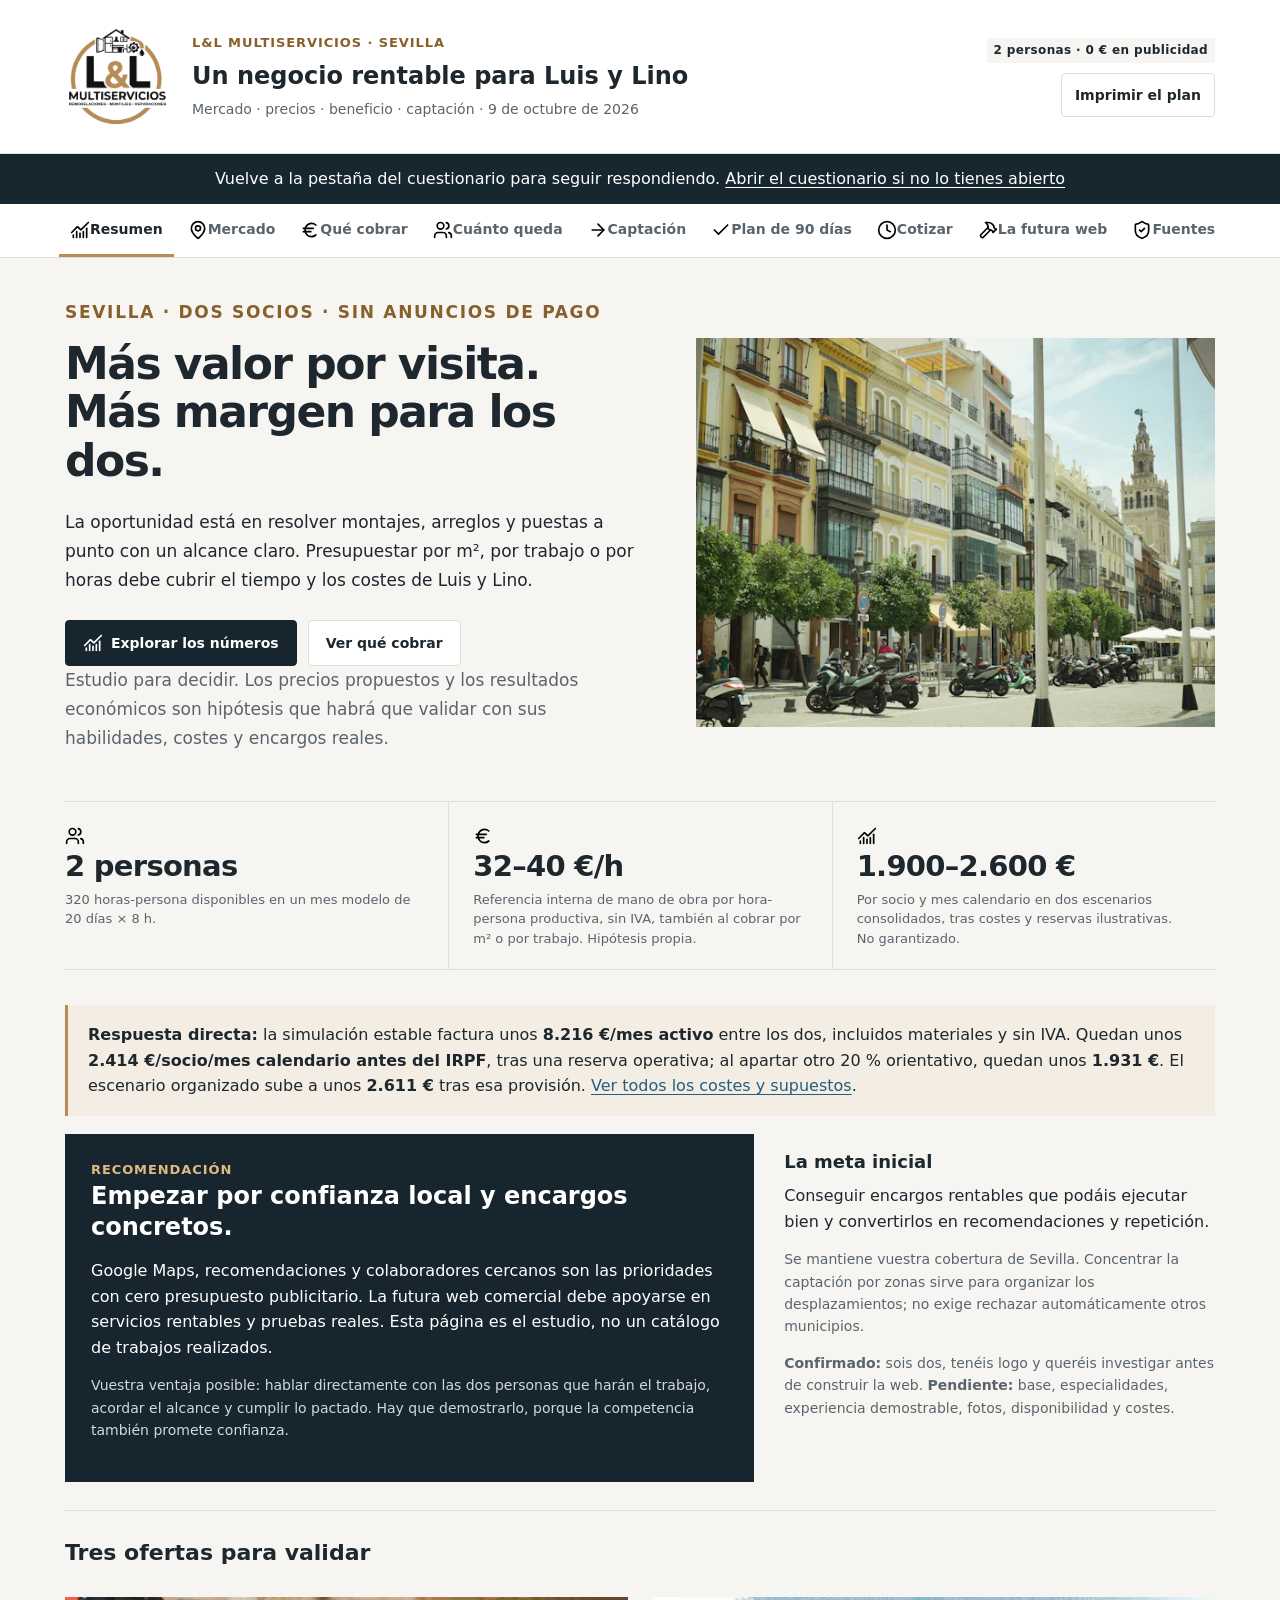
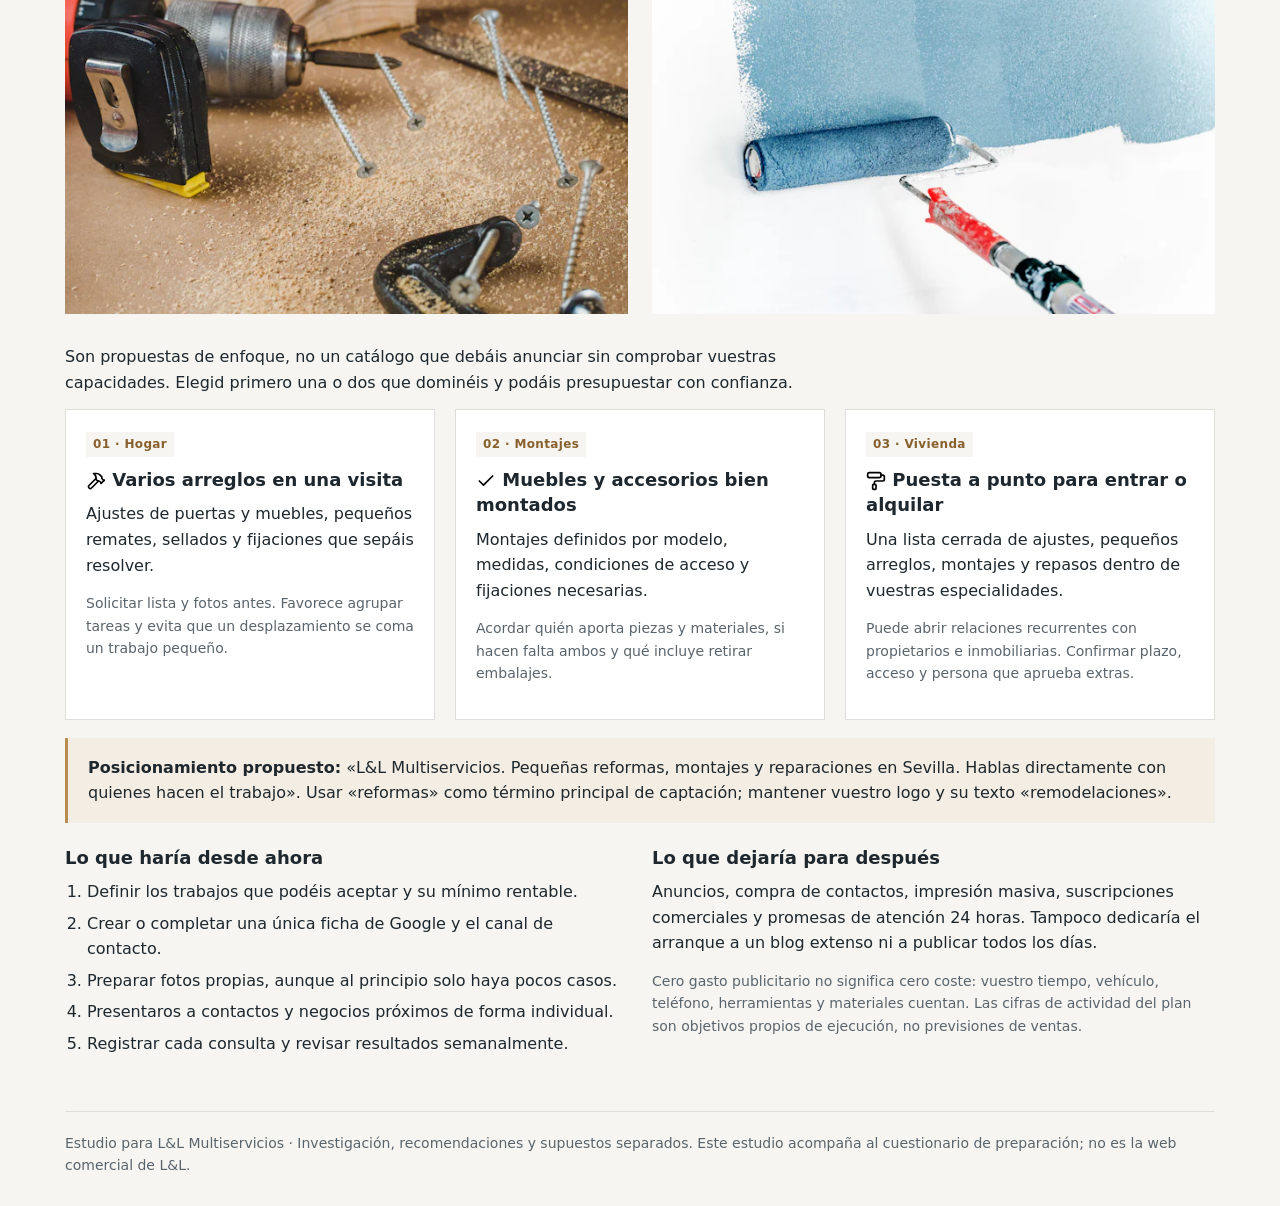
==== commit 938e3183: "Amplia presupuestos por m2 y limpia el foco y las fotografias" ====
--- a/docs/estudio.html
+++ b/docs/estudio.html
@@ -23,11 +23,11 @@
 <main>
 <noscript><style>.tab[hidden]{display:block!important}</style><p>Con JavaScript desactivado puedes leer todas las secciones y los ejemplos fijos. Las calculadoras requieren JavaScript.</p></noscript>
 <section id="decision" class="tab" role="tabpanel" aria-labelledby="tab-decision" tabindex="0">
-<div class="study-hero"><div class="hero-copy"><p class="section-kicker">Sevilla · Dos socios · Sin anuncios de pago</p><h2>Más valor por visita.<br>Más margen para los dos.</h2><p>La oportunidad está en resolver montajes, arreglos y puestas a punto con un alcance claro. Vender bien cada hora de Luis y Lino importa tanto como llenar la agenda.</p><div class="hero-actions"><a class="btn primary" href="#beneficios"><img class="icon" src="assets/study/icons/chart-no-axes-combined.svg" width="22" height="22" alt="" aria-hidden="true">Explorar los números</a><a class="btn" href="#precios">Ver qué cobrar</a></div><p class="small">Estudio para decidir. Los precios propuestos y los resultados económicos son hipótesis que habrá que validar con sus habilidades, costes y encargos reales.</p></div><figure class="hero-photo"><img src="assets/study/sevilla.webp" srcset="assets/study/sevilla-640.webp 640w, assets/study/sevilla.webp 1200w" sizes="(max-width:800px) 100vw, 560px" width="1200" height="802" alt="Edificios del centro de Sevilla y la Giralda al fondo." fetchpriority="high" decoding="async"><figcaption class="photo-credit"><a href="https://unsplash.com/photos/seville-street-with-historic-buildings-parked-scooters-and-giralda-tower-UPBNmZQqI-o" target="_blank" rel="noopener noreferrer">Timur Seyfelmlyukov / Unsplash</a> · Fotografía de recurso.</figcaption></figure></div>
-<div class="study-metrics"><div class="metric"><img class="icon" src="assets/study/icons/users.svg" width="22" height="22" alt="" aria-hidden="true"><strong>2 personas</strong><span>320 horas-persona disponibles en un mes modelo de 20 días × 8 h.</span></div><div class="metric"><img class="icon" src="assets/study/icons/euro.svg" width="22" height="22" alt="" aria-hidden="true"><strong>32–40 €/h</strong><span>Objetivo inicial a probar por hora-persona facturada, sin IVA. No es una media local medida.</span></div><div class="metric"><img class="icon" src="assets/study/icons/chart-no-axes-combined.svg" width="22" height="22" alt="" aria-hidden="true"><strong>1.900–2.600 €</strong><span>Por socio y mes calendario en dos escenarios consolidados, tras costes y reservas ilustrativas. No garantizado.</span></div></div>
+<div class="study-hero"><div class="hero-copy"><p class="section-kicker">Sevilla · Dos socios · Sin anuncios de pago</p><h2>Más valor por visita.<br>Más margen para los dos.</h2><p>La oportunidad está en resolver montajes, arreglos y puestas a punto con un alcance claro. Presupuestar por m², por trabajo o por horas debe cubrir el tiempo y los costes de Luis y Lino.</p><div class="hero-actions"><a class="btn primary" href="#beneficios"><img class="icon" src="assets/study/icons/chart-no-axes-combined.svg" width="22" height="22" alt="" aria-hidden="true">Explorar los números</a><a class="btn" href="#precios">Ver qué cobrar</a></div><p class="small">Estudio para decidir. Los precios propuestos y los resultados económicos son hipótesis que habrá que validar con sus habilidades, costes y encargos reales.</p></div><figure class="hero-photo"><img src="assets/study/sevilla.webp" srcset="assets/study/sevilla-640.webp 640w, assets/study/sevilla.webp 1200w" sizes="(max-width:800px) 100vw, 560px" width="1200" height="802" alt="Edificios del centro de Sevilla y la Giralda al fondo." fetchpriority="high" decoding="async"></figure></div>
+<div class="study-metrics"><div class="metric"><img class="icon" src="assets/study/icons/users.svg" width="22" height="22" alt="" aria-hidden="true"><strong>2 personas</strong><span>320 horas-persona disponibles en un mes modelo de 20 días × 8 h.</span></div><div class="metric"><img class="icon" src="assets/study/icons/euro.svg" width="22" height="22" alt="" aria-hidden="true"><strong>32–40 €/h</strong><span>Referencia interna de mano de obra por hora-persona productiva, sin IVA, también al cobrar por m² o por trabajo. Hipótesis propia.</span></div><div class="metric"><img class="icon" src="assets/study/icons/chart-no-axes-combined.svg" width="22" height="22" alt="" aria-hidden="true"><strong>1.900–2.600 €</strong><span>Por socio y mes calendario en dos escenarios consolidados, tras costes y reservas ilustrativas. No garantizado.</span></div></div>
 <div class="callout"><strong>Respuesta directa:</strong> la simulación estable factura unos <strong>8.216 €/mes activo</strong> entre los dos, incluidos materiales y sin IVA. Quedan unos <strong>2.414 €/socio/mes calendario antes del IRPF</strong>, tras una reserva operativa; al apartar otro 20 % orientativo, quedan unos <strong>1.931 €</strong>. El escenario organizado sube a unos <strong>2.611 €</strong> tras esa provisión. <a href="#beneficios">Ver todos los costes y supuestos</a>.</div>
 <div class="lead"><div class="statement"><div class="eyebrow">Recomendación</div><h2>Empezar por confianza local y encargos concretos.</h2><p>Google Maps, recomendaciones y colaboradores cercanos son las prioridades con cero presupuesto publicitario. La futura web comercial debe apoyarse en servicios rentables y pruebas reales. Esta página es el estudio, no un catálogo de trabajos realizados.</p><p class="small">Vuestra ventaja posible: hablar directamente con las dos personas que harán el trabajo, acordar el alcance y cumplir lo pactado. Hay que demostrarlo, porque la competencia también promete confianza.</p></div><aside class="aside"><h3>La meta inicial</h3><p>Conseguir encargos rentables que podáis ejecutar bien y convertirlos en recomendaciones y repetición.</p><p class="small">Se mantiene vuestra cobertura de Sevilla. Concentrar la captación por zonas sirve para organizar los desplazamientos; no exige rechazar automáticamente otros municipios.</p><p class="small"><strong>Confirmado:</strong> sois dos, tenéis logo y queréis investigar antes de construir la web. <strong>Pendiente:</strong> base, especialidades, experiencia demostrable, fotos, disponibilidad y costes.</p></aside></div>
-<hr class="rule"><h2>Tres ofertas para validar</h2><div class="photo-strip"><figure class="study-photo"><img src="assets/study/herramientas.webp" srcset="assets/study/herramientas-640.webp 640w, assets/study/herramientas.webp 1200w" sizes="(max-width:800px) 100vw, 560px" width="1200" height="800" alt="Taladro, cinta métrica, sargento y tornillos sobre un banco de trabajo de madera." loading="lazy" decoding="async"><figcaption class="photo-credit"><a href="https://unsplash.com/photos/black-and-red-cordless-hand-drill-ILBrHd6PFJA" target="_blank" rel="noopener noreferrer">Chris Briggs / Unsplash</a> · Fotografía de recurso.</figcaption></figure><figure class="study-photo"><img src="assets/study/pintura.webp" srcset="assets/study/pintura-640.webp 640w, assets/study/pintura.webp 1200w" sizes="(max-width:800px) 100vw, 560px" width="1200" height="838" alt="Rodillo extendiendo pintura azul sobre una pared blanca." loading="lazy" decoding="async"><figcaption class="photo-credit"><a href="https://unsplash.com/photos/paint-roller-applying-blue-paint-Cl-OpYWFFm0" target="_blank" rel="noopener noreferrer">Theme Photos / Unsplash</a> · Fotografía de recurso.</figcaption></figure></div><p class="section-intro">Son propuestas de enfoque, no un catálogo que debáis anunciar sin comprobar vuestras capacidades. Elegid primero una o dos que dominéis y podáis presupuestar con confianza.</p>
+<hr class="rule"><h2>Tres ofertas para validar</h2><div class="photo-strip"><figure class="study-photo"><img src="assets/study/herramientas.webp" srcset="assets/study/herramientas-640.webp 640w, assets/study/herramientas.webp 1200w" sizes="(max-width:800px) 100vw, 560px" width="1200" height="800" alt="Taladro, cinta métrica, sargento y tornillos sobre un banco de trabajo de madera." loading="lazy" decoding="async"></figure><figure class="study-photo"><img src="assets/study/pintura.webp" srcset="assets/study/pintura-640.webp 640w, assets/study/pintura.webp 1200w" sizes="(max-width:800px) 100vw, 560px" width="1200" height="838" alt="Rodillo extendiendo pintura azul sobre una pared blanca." loading="lazy" decoding="async"></figure></div><p class="section-intro">Son propuestas de enfoque, no un catálogo que debáis anunciar sin comprobar vuestras capacidades. Elegid primero una o dos que dominéis y podáis presupuestar con confianza.</p>
 <div class="grid3"><article class="card"><span class="pill test">01 · Hogar</span><h3><img class="icon" src="assets/study/icons/hammer.svg" width="22" height="22" alt="" aria-hidden="true"> Varios arreglos en una visita</h3><p>Ajustes de puertas y muebles, pequeños remates, sellados y fijaciones que sepáis resolver.</p><p class="small">Solicitar lista y fotos antes. Favorece agrupar tareas y evita que un desplazamiento se coma un trabajo pequeño.</p></article><article class="card"><span class="pill test">02 · Montajes</span><h3><img class="icon" src="assets/study/icons/check.svg" width="22" height="22" alt="" aria-hidden="true"> Muebles y accesorios bien montados</h3><p>Montajes definidos por modelo, medidas, condiciones de acceso y fijaciones necesarias.</p><p class="small">Acordar quién aporta piezas y materiales, si hacen falta ambos y qué incluye retirar embalajes.</p></article><article class="card"><span class="pill test">03 · Vivienda</span><h3><img class="icon" src="assets/study/icons/paint-roller.svg" width="22" height="22" alt="" aria-hidden="true"> Puesta a punto para entrar o alquilar</h3><p>Una lista cerrada de ajustes, pequeños arreglos, montajes y repasos dentro de vuestras especialidades.</p><p class="small">Puede abrir relaciones recurrentes con propietarios e inmobiliarias. Confirmar plazo, acceso y persona que aprueba extras.</p></article></div>
 <div class="callout"><strong>Posicionamiento propuesto:</strong> «L&L Multiservicios. Pequeñas reformas, montajes y reparaciones en Sevilla. Hablas directamente con quienes hacen el trabajo». Usar «reformas» como término principal de captación; mantener vuestro logo y su texto «remodelaciones».</div>
 <div class="grid2"><div class="open"><h3>Lo que haría desde ahora</h3><ol><li>Definir los trabajos que podéis aceptar y su mínimo rentable.</li><li>Crear o completar una única ficha de Google y el canal de contacto.</li><li>Preparar fotos propias, aunque al principio solo haya pocos casos.</li><li>Presentaros a contactos y negocios próximos de forma individual.</li><li>Registrar cada consulta y revisar resultados semanalmente.</li></ol></div><div class="open"><h3>Lo que dejaría para después</h3><p>Anuncios, compra de contactos, impresión masiva, suscripciones comerciales y promesas de atención 24 horas. Tampoco dedicaría el arranque a un blog extenso ni a publicar todos los días.</p><p class="small">Cero gasto publicitario no significa cero coste: vuestro tiempo, vehículo, teléfono, herramientas y materiales cuentan. Las cifras de actividad del plan son objetivos propios de ejecución, no previsiones de ventas.</p></div></div>
@@ -62,7 +62,18 @@
 </section>
 
 <section id="precios" class="tab" role="tabpanel" aria-labelledby="tab-precios" tabindex="0" hidden>
-<p class="section-kicker">Precios · evidencia y propuesta separadas</p><h2>Qué se anuncia en Sevilla y qué conviene probar</h2><p class="section-intro">Se revisaron 11 páginas de precios y condiciones: algunas pertenecen al mismo anunciante. No son 11 proveedores independientes ni una encuesta de operaciones cobradas. Una salida, una hora individual y un bloque de dos personas no son equivalentes.</p>
+<p class="section-kicker">Precios · evidencia y propuesta separadas</p><h2>Qué se anuncia en Sevilla y qué conviene probar</h2><p class="section-intro">Se revisaron 12 páginas de precios y condiciones: algunas pertenecen al mismo anunciante. No son 12 proveedores independientes ni una encuesta de operaciones cobradas. Una salida, una hora individual y un bloque de dos personas no son equivalentes.</p>
+
+<div class="callout"><strong>También se cobra por m².</strong> Pintura, alisado y pavimentos pueden presupuestarse por superficie y alcance. Montajes y reparaciones encajan también por unidad, precio cerrado o visita. Las horas sirven para comprobar internamente si el precio compensa a los dos.</div>
+<h2>Referencias por m² en Sevilla</h2><p class="small">Anuncios consultados el 09/10/2026. Conservamos el IVA y el alcance de cada oferta: no son tarifas aprobadas de L&amp;L ni trabajos idénticos.</p>
+<div class="grid3 surface-references">
+<article class="card"><h3>Pintura interior</h3><p class="num">6–12 €/m²</p><p>IVA y materiales incluidos, sobre superficie real. Confirmar preparación y techos. <a href="https://www.manitassevilla.com/pintor/" target="_blank" rel="noopener noreferrer">Manitas Sevilla</a>.</p><p class="small">Otra guía anuncia 8 / 12 / 18 €/m² de pared sin IVA, según acabado y preparación. <a href="https://www.reformasbascon.es/precios" target="_blank" rel="noopener noreferrer">Bascón</a>; actualización indicada en enero de 2025.</p></article>
+<article class="card"><h3>Alisado de gotelé</h3><p class="num">12–22 €/m²</p><p>IVA y materiales incluidos. Acabado preparado para pintar; confirmar la pintura final como otra partida. <a href="https://www.manitassevilla.com/pintor/" target="_blank" rel="noopener noreferrer">Manitas Sevilla</a>.</p><p class="small">Comprobar adherencia, relieve y altura antes de cerrar el precio.</p></article>
+<article class="card"><h3>Laminado suministrado e instalado</h3><p class="num">54,71 €/m² + IVA</p><p>Quick-Step Classic AC4; mínimo 60 m². Incluye rodapiés, perfiles y cepillado de puertas. <a href="https://prosuelos.net/2025/09/30/oferta-en-suelo-laminado-quick-step-classic-ac4-con-instalacion-incluida-oferta-valida-hasta-el-31-07-2021/" target="_blank" rel="noopener noreferrer">Prosuelos, servicio en Sevilla</a>.</p><p class="small">Oferta anunciada hasta 31/12/2026. No usar como precio de solo colocación. Retirada, nivelación y merma no aclaradas.</p></article>
+</div>
+<div class="decision-rule"><article><h3>Medir la superficie que se trabaja</h3><p>Habitación de 4 × 3 m y 2,5 m de altura: paredes = 2 × (4 + 3) × 2,5 = <strong>35 m²</strong>; techo = <strong>12 m²</strong>. Si se pintan ambos, son 47 m² antes de descontar huecos según lo pactado.</p><p class="small">No son 12 m² de pintura por tener 12 m² de suelo. Dos manos no duplican la superficie: se incluyen en la descripción y el precio de la partida.</p></article><article><h3>Separar las partidas</h3><p>En suelos y alicatados, indicar m² a colocar y si se aporta el material. Rodapiés en metros lineales; puertas por unidad. Desglosar retirada, nivelación y preparación cuando proceda.</p><p class="small">La merma de compra se justifica por cortes y formato; no se convierte automáticamente en más superficie instalada. En encargos pequeños, comprobar también un importe mínimo por trabajo.</p></article></div>
+<p><a class="btn primary" href="#numeros">Calcular un presupuesto por m²</a></p>
+<h2>Otras referencias y formatos de cobro</h2>
 <div class="table-wrap"><table><caption>Referencias publicadas, consultadas el 09/10/2026</caption><thead><tr><th>Fuente</th><th>Importe anunciado</th><th>IVA y alcance</th><th>Cómo interpretarlo</th></tr></thead><tbody><tr><td><a href="https://manitassevilla.es.tl/" target="_blank" rel="noopener noreferrer">Manitas Sevilla - Salva</a><br><span class="source-tag">Web propia de anunciante local</span></td><td>30 € primera hora; 25 € siguientes</td><td>IVA no indicado. Salida y fijaciones incluidas; repuestos aparte.</td><td>No consta actualización de tarifa. No es una oferta confirmada para dos personas.</td></tr><tr><td><a href="https://www.manitassevilla.com/manitas/" target="_blank" rel="noopener noreferrer">ManitasSevilla.com · pequeñas reparaciones</a><br><span class="source-tag">Web comercial local; identidad del prestador no verificada</span></td><td>45 € primera hora; armario 60–110 €; TV 55–95 €</td><td>IVA y desplazamiento municipal incluidos; piezas concretas aparte.</td><td>Tarifa publicada, no factura comprobada; operador no verificado.</td></tr><tr><td><a href="https://www.taskrabbit.es/locations/sevilla/montaje-muebles" target="_blank" rel="noopener noreferrer">Taskrabbit · montaje de muebles Sevilla</a><br><span class="source-tag">Plataforma comercial de profesionales; no encuesta independiente</span></td><td>Alrededor de 27 €/h para montaje</td><td>No aclara aquí IVA, mínimos ni todos los cargos.</td><td>Escaparate de plataforma; no equivale al ingreso neto del montador.</td></tr><tr><td><a href="https://www.cronoshare.com/cuanto-cuesta/montaje-muebles" target="_blank" rel="noopener noreferrer">Cronoshare · guía de montaje de muebles 2026</a><br><span class="source-tag">Guía editorial de comparador comercial</span></td><td>25–40 €/h en su guía para Sevilla</td><td>IVA de esa tabla no explícito; viaje y ayuda pueden ir aparte.</td><td>Su página local da 21–28 €/h: discrepancia, no una media fiable única.</td></tr><tr><td><a href="https://www.empresareformassevilla.com/pintor-sevilla/" target="_blank" rel="noopener noreferrer">Vega Home · pintor Sevilla</a><br><span class="source-tag">Web propia de empresa que ofrece servicios locales</span></td><td>Habitación: 250–450 €; vivienda de 70 m²: 900–1.500 €</td><td>IVA no indicado. Alcance declarado: paredes, techo, preparación y limpieza.</td><td>Medir y confirmar soporte. Son ofertas orientativas, no rendimiento probado.</td></tr><tr><td><a href="https://www.reformasbascon.es/precios" target="_blank" rel="noopener noreferrer">Reformas Bascón · guía de precios</a><br><span class="source-tag">Guía comercial alojada en web de reformas local</span></td><td>8 / 12 / 18 €/m² de pared según preparación y calidad</td><td>Sin IVA. No son m² de suelo de la vivienda.</td><td>Título 2025/2026, pie enero de 2025: vigencia sin confirmar.</td></tr><tr><td><a href="https://www.ikea.com/es/es/customer-service/knowledge/articles/cb75bf2a-05b8-4ca8-9dd6-09e248c73658.html" target="_blank" rel="noopener noreferrer">IKEA España · coste del servicio de montaje</a><br><span class="source-tag">Minorista; oferta primaria a través de Taskrabbit</span></td><td>Montaje desde 23 € por servicio</td><td>Mínimo según producto y contratación, no una tarifa por hora.</td><td>No significa que cualquier armario cueste 23 € ni que cubra instalaciones.</td></tr><tr><td><a href="https://expertosenparquet.com/w/ofertas-2" target="_blank" rel="noopener noreferrer">Expertos en Parquet · ofertas Huelva y Sevilla</a><br><span class="source-tag">Web propia de especialista regional</span></td><td>90 € por 2 h de asesoramiento de suelo</td><td>IVA incluido; promoción con código, hasta 31/12/2026.</td><td>Es un tutorial, no la instalación del pavimento: comparación de formato.</td></tr></tbody></table></div>
 <p class="small">También se contrastaron <a href="https://www.manitassevilla.com/pintor/" target="_blank" rel="noopener noreferrer">pintura de ManitasSevilla</a>, <a href="https://www.cronoshare.com/servicios/montadores-muebles/sevilla/sevilla" target="_blank" rel="noopener noreferrer">la página local de Cronoshare</a> y <a href="https://www.taskia.es/servicios-de-montaje-muebles-en-sevilla" target="_blank" rel="noopener noreferrer">Taskia</a>. Sus cifras tienen alcances o condiciones incompletos. El escaparate de Taskia mostró precios inferiores a 10 €/h y cambió entre búsqueda y página; no se utiliza como suelo rentable. <a href="estudio-evidencia.json" download>Descargar evidencia y límites de las fuentes</a>.</p>
 <div class="callout"><strong>Lectura comercial:</strong> competir por ser los más baratos deja poco espacio para desplazamientos, garantías y gestión. Conviene ofrecer una visita bien preparada, una lista concreta y un precio total claro. Que una web anuncie 25 €/h no prueba que dos personas puedan vivir cobrando eso.</div>
@@ -77,8 +88,9 @@
 <section id="beneficios" class="tab" role="tabpanel" aria-labelledby="tab-beneficios" tabindex="0" hidden>
 <p class="section-kicker">Economía de dos personas · supuestos modificables</p><h2>Facturar más no significa quedarse con todo</h2><p class="section-intro">El modelo separa IVA, materiales, gastos, dos cuotas y reservas. No hay empleados añadidos ni ingresos pasivos. El excedente remunera también el trabajo de Luis y Lino: <strong>no se han descontado dos sueldos adicionales</strong>. Se supone un reparto 50/50 para comparar, no para decidir cómo deben constituirse o facturar.</p>
 <div class="scenario-cards" id="profit-scenarios"><button type="button" class="scenario-card" data-scenario="arranque" aria-pressed="false"><span class="scenario-name">Arranque</span><strong class="scenario-number">894 €</strong><span class="scenario-detail">por socio/mes calendario tras provisión</span><span class="scenario-detail">40 % ocupado · 32 €/hora-persona</span></button><button type="button" class="scenario-card" data-scenario="base" aria-pressed="true"><span class="scenario-name">Agenda estable</span><strong class="scenario-number">1931 €</strong><span class="scenario-detail">por socio/mes calendario tras provisión</span><span class="scenario-detail">60 % ocupado · 38 €/hora-persona</span></button><button type="button" class="scenario-card" data-scenario="solido" aria-pressed="false"><span class="scenario-name">Bien organizados</span><strong class="scenario-number">2611 €</strong><span class="scenario-detail">por socio/mes calendario tras provisión</span><span class="scenario-detail">70 % ocupado · 42 €/hora-persona</span></button><button type="button" class="scenario-card" data-scenario="exigente" aria-pressed="false"><span class="scenario-name">Techo exigente del modelo</span><strong class="scenario-number">3300 €</strong><span class="scenario-detail">por socio/mes calendario tras provisión</span><span class="scenario-detail">80 % ocupado · 45 €/hora-persona</span></button></div>
+<p class="small">Podéis cobrar al cliente por m² o por trabajo completo. Aquí se convierte la mano de obra en horas productivas para comparar la capacidad mensual. En «Cotizar» se incluyen además las horas de viaje y gestión del encargo: son bases distintas, no copiéis una tarifa entre calculadoras sin ajustarla.</p>
 <p class="small" id="profit-description">Hipótesis de trabajo: 60 % del tiempo del equipo se factura.</p>
-<div class="model-layout"><div class="model-controls"><h3>Ajusta el escenario a su realidad</h3><p class="small">Costes y tarifas son hipótesis, no datos aportados por Luis y Lino. Los cambios no se envían a ningún servidor.</p><form id="profit-form" class="model-form" novalidate><div class="form-grid"><div class="field"><label for="profit-days">Días disponibles por mes activo</label><input id="profit-days" name="days" type="number" min="1" max="31" step="1" value="20" required aria-describedby="profit-help-days"><p class="tiny" id="profit-help-days">No incluye vacaciones del mes sin actividad.</p></div><div class="field"><label for="profit-hours">Horas al día por persona</label><input id="profit-hours" name="hours" type="number" min="1" max="12" step="0.5" value="8" required aria-describedby="profit-help-hours"><p class="tiny" id="profit-help-hours">Incluye tiempo de obra, viajes, compras y gestión.</p></div><div class="field"><label for="profit-utilization">Tiempo facturable del equipo (%)</label><input id="profit-utilization" name="utilization" type="number" min="0" max="100" step="1" value="60" required aria-describedby="profit-help-utilization"><p class="tiny" id="profit-help-utilization">Lo demás sigue siendo tiempo de trabajo o huecos.</p></div><div class="field"><label for="profit-rate">Mano de obra por hora-persona, sin IVA (€)</label><input id="profit-rate" name="rate" type="number" min="1" max="200" step="0.5" value="38" required aria-describedby="profit-help-rate"><p class="tiny" id="profit-help-rate">Precio medio realmente conseguido; no el mínimo anunciado.</p></div><div class="field"><label for="profit-materials">Materiales comprados por mes activo (€)</label><input id="profit-materials" name="materials" type="number" min="0" max="20000" step="10" value="800" required aria-describedby="profit-help-materials"><p class="tiny" id="profit-help-materials">Coste sin IVA deducible; materiales del cliente: 0.</p></div><div class="field"><label for="profit-markup">Recargo sobre el coste de materiales (%)</label><input id="profit-markup" name="markup" type="number" min="0" max="100" step="1" value="15" required aria-describedby="profit-help-markup"><p class="tiny" id="profit-help-markup">Hipótesis de gestión, no margen garantizado.</p></div><div class="field"><label for="profit-fixed">Gastos compartidos por mes calendario (€)</label><input id="profit-fixed" name="fixed" type="number" min="0" max="20000" step="10" value="850" required aria-describedby="profit-help-fixed"><p class="tiny" id="profit-help-fixed">Sin materiales ni RETA. Vehículo, gestoría, seguro y herramientas.</p></div><div class="field"><label for="profit-reta">Cuota mensual de cada autónomo (€)</label><input id="profit-reta" name="reta" type="number" min="0" max="2000" step="5" value="460" required aria-describedby="profit-help-reta"><p class="tiny" id="profit-help-reta">Dos cuotas durante doce meses. Sustituir por las reales.</p></div><div class="field"><label for="profit-contingency">Reserva sobre mano de obra (%)</label><input id="profit-contingency" name="contingency" type="number" min="0" max="30" step="0.5" value="3" required aria-describedby="profit-help-contingency"><p class="tiny" id="profit-help-contingency">Para incidencias; apartarla no la convierte en gasto fiscal.</p></div><div class="field"><label for="profit-months">Meses equivalentes con facturación al año</label><input id="profit-months" name="months" type="number" min="1" max="12" step="0.5" value="11" required aria-describedby="profit-help-months"><p class="tiny" id="profit-help-months">11 implica un mes equivalente sin ingresos y con gastos.</p></div><div class="field"><label for="profit-taxReserve">Provisión ilustrativa para IRPF (%)</label><input id="profit-taxReserve" name="taxReserve" type="number" min="0" max="60" step="1" value="20" required aria-describedby="profit-help-taxReserve"><p class="tiny" id="profit-help-taxReserve">No calcula el impuesto final ni el modelo 130.</p></div><div class="field"><label for="profit-incomeGoal">Objetivo mensual por socio tras provisión (€)</label><input id="profit-incomeGoal" name="incomeGoal" type="number" min="0" max="10000" step="50" value="2000" required aria-describedby="profit-help-incomeGoal"><p class="tiny" id="profit-help-incomeGoal">Promedio entre doce meses, suponiendo reparto al 50 %.</p></div></div><button type="button" id="profit-reset" class="btn">Restablecer agenda estable</button></form><p id="profit-error" class="model-warning" role="alert" hidden>Revisa los valores del escenario.</p></div>
+<div class="model-layout"><div class="model-controls"><h3>Ajusta el escenario a su realidad</h3><p class="small">Costes y tarifas son hipótesis, no datos aportados por Luis y Lino. Los cambios no se envían a ningún servidor.</p><form id="profit-form" class="model-form" novalidate><div class="form-grid"><div class="field"><label for="profit-days">Días disponibles por mes activo</label><input id="profit-days" name="days" type="number" min="1" max="31" step="1" value="20" required aria-describedby="profit-help-days"><p class="tiny" id="profit-help-days">No incluye vacaciones del mes sin actividad.</p></div><div class="field"><label for="profit-hours">Horas al día por persona</label><input id="profit-hours" name="hours" type="number" min="1" max="12" step="0.5" value="8" required aria-describedby="profit-help-hours"><p class="tiny" id="profit-help-hours">Incluye tiempo de obra, viajes, compras y gestión.</p></div><div class="field"><label for="profit-utilization">Tiempo facturable del equipo (%)</label><input id="profit-utilization" name="utilization" type="number" min="0" max="100" step="1" value="60" required aria-describedby="profit-help-utilization"><p class="tiny" id="profit-help-utilization">Lo demás sigue siendo tiempo de trabajo o huecos.</p></div><div class="field"><label for="profit-rate">Equivalente de mano de obra por hora-persona (€)</label><input id="profit-rate" name="rate" type="number" min="1" max="200" step="0.5" value="38" required aria-describedby="profit-help-rate"><p class="tiny" id="profit-help-rate">Equivalente de mano de obra por hora productiva. Si cobráis por m² o a precio cerrado, separad primero la parte facturada de materiales para no contarla dos veces.</p></div><div class="field"><label for="profit-materials">Materiales comprados por mes activo (€)</label><input id="profit-materials" name="materials" type="number" min="0" max="20000" step="10" value="800" required aria-describedby="profit-help-materials"><p class="tiny" id="profit-help-materials">Coste sin IVA deducible; materiales del cliente: 0.</p></div><div class="field"><label for="profit-markup">Recargo sobre el coste de materiales (%)</label><input id="profit-markup" name="markup" type="number" min="0" max="100" step="1" value="15" required aria-describedby="profit-help-markup"><p class="tiny" id="profit-help-markup">Hipótesis de gestión, no margen garantizado.</p></div><div class="field"><label for="profit-fixed">Gastos compartidos por mes calendario (€)</label><input id="profit-fixed" name="fixed" type="number" min="0" max="20000" step="10" value="850" required aria-describedby="profit-help-fixed"><p class="tiny" id="profit-help-fixed">Sin materiales ni RETA. Vehículo, gestoría, seguro y herramientas.</p></div><div class="field"><label for="profit-reta">Cuota mensual de cada autónomo (€)</label><input id="profit-reta" name="reta" type="number" min="0" max="2000" step="5" value="460" required aria-describedby="profit-help-reta"><p class="tiny" id="profit-help-reta">Dos cuotas durante doce meses. Sustituir por las reales.</p></div><div class="field"><label for="profit-contingency">Reserva sobre mano de obra (%)</label><input id="profit-contingency" name="contingency" type="number" min="0" max="30" step="0.5" value="3" required aria-describedby="profit-help-contingency"><p class="tiny" id="profit-help-contingency">Para incidencias; apartarla no la convierte en gasto fiscal.</p></div><div class="field"><label for="profit-months">Meses equivalentes con facturación al año</label><input id="profit-months" name="months" type="number" min="1" max="12" step="0.5" value="11" required aria-describedby="profit-help-months"><p class="tiny" id="profit-help-months">11 implica un mes equivalente sin ingresos y con gastos.</p></div><div class="field"><label for="profit-taxReserve">Provisión ilustrativa para IRPF (%)</label><input id="profit-taxReserve" name="taxReserve" type="number" min="0" max="60" step="1" value="20" required aria-describedby="profit-help-taxReserve"><p class="tiny" id="profit-help-taxReserve">No calcula el impuesto final ni el modelo 130.</p></div><div class="field"><label for="profit-incomeGoal">Objetivo mensual por socio tras provisión (€)</label><input id="profit-incomeGoal" name="incomeGoal" type="number" min="0" max="10000" step="50" value="2000" required aria-describedby="profit-help-incomeGoal"><p class="tiny" id="profit-help-incomeGoal">Promedio entre doce meses, suponiendo reparto al 50 %.</p></div></div><button type="button" id="profit-reset" class="btn">Restablecer agenda estable</button></form><p id="profit-error" class="model-warning" role="alert" hidden>Revisa los valores del escenario.</p></div>
 <div><div class="model-output" id="profit-output" aria-live="polite" aria-atomic="true"><h3>El recorrido del dinero</h3><div class="hours-track" aria-hidden="true"><span class="hours-billable" id="hours-billable" style="width:60%"></span><span class="hours-other" id="hours-other" style="width:40%"></span></div><p class="small" id="hours-caption">192 horas facturables; 128 horas para el resto.</p><dl class="money-line"><dt>Horas-persona disponibles</dt><dd data-profit="capacity">—</dd><dt>Horas-persona que se facturan</dt><dd data-profit="billable">—</dd><dt>Horas para viajes, gestión, compras y huecos</dt><dd data-profit="nonBillable">—</dd><dt>Mano de obra facturada, sin IVA</dt><dd data-profit="labor">—</dd><dt>Materiales facturados, sin IVA</dt><dd data-profit="materialsBilled">—</dd><dt>Facturación total por mes activo, sin IVA</dt><dd data-profit="revenue">—</dd><dt>− Coste de materiales</dt><dd data-profit="materialCost">—</dd><dt>− Gastos compartidos mensuales</dt><dd data-profit="fixed">—</dd><dt>− Cuotas de ambos</dt><dd data-profit="retaTeam">—</dd><dt>− Reserva para incidencias</dt><dd data-profit="contingency">—</dd><dt>Disponible del equipo en ese mes, antes de IRPF</dt><dd data-profit="monthlyBeforeIRPF">—</dd><dt>Facturación anual (meses activos), sin IVA</dt><dd data-profit="annualRevenue">—</dd><dt>Disponible anual del equipo antes de IRPF</dt><dd data-profit="annualBeforeIRPF">—</dd><dt>Promedio mensual por socio antes de IRPF</dt><dd data-profit="perPersonBeforeIRPF">—</dd><dt>Promedio por socio tras provisión ilustrativa</dt><dd data-profit="perPersonAfterProvision">—</dd><dt>Horas facturables/mes activo para cubrir gastos</dt><dd data-profit="breakEvenHours">—</dd><dt>Tarifa necesaria para tu objetivo por socio</dt><dd data-profit="requiredRate">—</dd><dt>Ocupación necesaria con tu tarifa actual</dt><dd data-profit="requiredUtilization">—</dd></dl><p class="small" id="profit-verdict"></p><p class="small"><strong>La última cifra no es un salario neto ni un IRPF calculado.</strong> Es caja orientativa después de una provisión configurable. Cada persona tendrá su tributación real.</p></div><div class="callout"><strong>Un mes sin facturar también cuesta.</strong> El promedio anual paga estructura y RETA durante los doce meses. Las compras de un vehículo o equipo nuevo, financiación, impagos importantes y costes no introducidos reducirán el resultado.</div></div></div>
 <h3 style="margin-top:30px">Comparación de las cuatro hipótesis originales</h3><p class="small">Estos valores fijos sirven de referencia; los controles de arriba modifican solo el escenario abierto. Todos tienen 20 días × 8 h × 2 personas, 11 meses equivalentes de ingresos, 12 de gastos, 15 % sobre materiales y una reserva operativa del 3 % de mano de obra.</p>
 <div class="table-wrap scenario-table"><table><thead><tr><th>Escenario</th><th>Ocupación y horas/mes activo</th><th>€/hora-persona sin IVA</th><th>Facturación/mes activo sin IVA</th><th>Equipo disponible/mes activo antes de IRPF</th><th>Por socio/mes calendario antes de IRPF</th><th>Por socio tras provisión 20 %</th></tr></thead><tbody><tr><td>Arranque</td><td>40 % · 128 h</td><td>32 €</td><td>4614 €</td><td>2571 €</td><td>1117 €</td><td>894 €</td></tr><tr><td>Agenda estable</td><td>60 % · 192 h</td><td>38 €</td><td>8216 €</td><td>5427 €</td><td>2414 €</td><td>1931 €</td></tr><tr><td>Bien organizados</td><td>70 % · 224 h</td><td>42 €</td><td>10.673 €</td><td>7301 €</td><td>3263 €</td><td>2611 €</td></tr><tr><td>Techo exigente del modelo</td><td>80 % · 256 h</td><td>45 €</td><td>13.245 €</td><td>9199 €</td><td>4125 €</td><td>3300 €</td></tr></tbody></table></div>
@@ -133,7 +145,30 @@
 </section>
 
 <section id="numeros" class="tab" role="tabpanel" aria-labelledby="tab-numeros" tabindex="0" hidden>
-<h2>El tiempo de los dos cuenta</h2><p class="section-intro">Ejemplo editable con cifras inventadas para explicar el cálculo. No son precios recomendados, costes reales vuestros ni medias de Sevilla. Trabajad con importes sin IVA para comparar; comunicad al cliente el total que corresponda.</p>
+
+<p class="section-kicker">Superficie · precio · tiempo de cada socio</p><h2>Presupuestar por m²</h2>
+<p class="section-intro">Introduce una partida con el mismo precio por m² y las demás partidas como extras. El ejemplo de 100 m² a 10 € es inventado para explicar el cálculo; no es una tarifa recomendada. Introduce precios sin IVA y costes sin el IVA que podáis deducir.</p>
+<div class="model-layout surface-calculator"><div class="model-controls"><form id="surface-form" class="model-form" novalidate><div class="form-grid"><div class="field"><label for="surface-area">Superficie medida (m²)</label><input id="surface-area" name="area" type="number" min="0.01" max="100000" step="0.01" value="100" required aria-describedby="surface-help-area"><p class="tiny" id="surface-help-area">Pared, techo o suelo de la partida, según el trabajo.</p></div>
+<div class="field"><label for="surface-rate">Precio de esa partida por m² (€)</label><input id="surface-rate" name="rate" type="number" min="0.01" max="10000" step="0.01" value="10" required aria-describedby="surface-help-rate"><p class="tiny" id="surface-help-rate">Sin IVA. Indica en el presupuesto qué preparación y materiales incluye.</p></div>
+<div class="field"><label for="surface-supplements">Otras partidas que cobráis (€)</label><input id="surface-supplements" name="supplements" type="number" min="0" max="100000" step="0.01" value="0" required aria-describedby="surface-help-supplements"><p class="tiny" id="surface-help-supplements">Solo importes fuera del precio por m²: por ejemplo, retirada o material facturado aparte. No duplicar lo incluido.</p></div>
+<div class="field"><label for="surface-materials">Coste de materiales y terceros (€)</label><input id="surface-materials" name="materials" type="number" min="0" max="100000" step="0.01" value="200" required aria-describedby="surface-help-materials"><p class="tiny" id="surface-help-materials">Coste para vosotros, aunque el material esté incluido en el precio por m². Si lo compra el cliente, 0.</p></div>
+<div class="field"><label for="surface-otherCosts">Otros costes directos del encargo (€)</label><input id="surface-otherCosts" name="otherCosts" type="number" min="0" max="100000" step="0.01" value="50" required aria-describedby="surface-help-otherCosts"><p class="tiny" id="surface-help-otherCosts">Combustible, aparcamiento, retirada u otros costes atribuibles; sin repetir materiales.</p></div>
+<div class="field"><label for="surface-luisHours">Horas totales de Luis</label><input id="surface-luisHours" name="luisHours" type="number" min="0" max="10000" step="0.25" value="16" required aria-describedby="surface-help-luisHours"><p class="tiny" id="surface-help-luisHours">Obra, preparación, viajes, compras, gestión y repasos. Pon 0 si no participa.</p></div>
+<div class="field"><label for="surface-linoHours">Horas totales de Lino</label><input id="surface-linoHours" name="linoHours" type="number" min="0" max="10000" step="0.25" value="16" required aria-describedby="surface-help-linoHours"><p class="tiny" id="surface-help-linoHours">Sumad cada tiempo una vez. Podéis dedicar horas distintas al mismo encargo.</p></div>
+<div class="field"><label for="surface-target">Objetivo por hora-persona total (€)</label><input id="surface-target" name="target" type="number" min="1" max="200" step="0.01" value="25" required aria-describedby="surface-help-target"><p class="tiny" id="surface-help-target">Aportación para remuneración, gastos fijos, cuotas y reservas. Los 25 € iniciales solo ilustran.</p></div></div><button type="button" class="btn" id="surface-reset">Restablecer ejemplo por m²</button><p class="tiny" id="surface-storage" role="status"></p></form><p id="surface-error" class="model-warning" role="alert" hidden></p></div>
+<div><div class="model-output" id="surface-output" aria-live="polite" aria-atomic="true"><h3>Del precio por metro al resultado</h3><dl class="money-line"><dt>Superficie × precio por m²</dt><dd data-surface="surfaceRevenue">—</dd>
+<dt>Total del presupuesto sin IVA</dt><dd data-surface="revenue">—</dd>
+<dt>IVA del ejemplo (21 %)</dt><dd data-surface="vat">—</dd>
+<dt>Total para el cliente con 21 %</dt><dd data-surface="totalWithVAT">—</dd>
+<dt>Horas-persona totales del encargo</dt><dd data-surface="personHours">—</dd>
+<dt>− Materiales y otros costes directos</dt><dd data-surface="costs">—</dd>
+<dt>Disponible antes de gastos fijos y cuotas</dt><dd data-surface="contribution">—</dd>
+<dt>Disponible por hora-persona total</dt><dd data-surface="perHour">—</dd>
+<dt>Base total necesaria para vuestro objetivo</dt><dd data-surface="minimumRevenue">—</dd>
+<dt>Precio por m² necesario con esos extras</dt><dd data-surface="quotedMinimumRate">—</dd></dl><p class="model-warning" id="surface-verdict"></p><p class="small">El disponible todavía tiene que cubrir gastos fijos, RETA, IRPF, reservas y remunerar vuestro trabajo. <strong>No es beneficio neto ni sueldo.</strong></p><p class="tiny">El precio por m² necesario se redondea hacia arriba al céntimo y mantiene los extras que has indicado. Revisad el alcance y un mínimo por encargo antes de enviarlo.</p></div></div></div>
+<p class="small">El IVA mostrado es un ejemplo al 21 % y no aumenta vuestro margen. El tipo aplicable debe comprobarse según la operación; ver <a href="#precios">condiciones y fuentes en «Qué cobrar»</a>. Los resultados no se envían al cliente.</p>
+<hr class="rule"><h2>Comprobar otro trabajo a precio cerrado</h2>
+<p class="section-intro">Ejemplo editable con cifras inventadas para explicar el cálculo. No son precios recomendados, costes reales vuestros ni medias de Sevilla. Trabajad con importes sin IVA para comparar; comunicad al cliente el total que corresponda.</p>
 <div class="grid2"><form id="calculator" class="card" autocomplete="off"><h3>Supuestos por encargo</h3><div class="form-grid">
 <div class="field"><label for="invoice">Importe sin IVA (€)</label><input id="invoice" type="number" min="0" max="100000" step="1" value="150"></div>
 <div class="field"><label for="materials">Materiales y terceros (€)</label><input id="materials" type="number" min="0" max="100000" step="1" value="35"></div>
@@ -189,11 +224,12 @@
 <li><a href="https://www.aepd.es/derechos-y-deberes/conoce-tus-derechos/derecho-de-informacion" target="_blank" rel="noopener">AEPD · derecho de información</a><span class="tiny">Información al recabar datos personales.</span></li>
 <li><a href="https://www.aepd.es/recurso-multimedia/guia-sobre-el-uso-de-las-cookies" target="_blank" rel="noopener">AEPD · guía de cookies</a><span class="tiny">Referencia para configurar la futura web.</span></li>
 </ul>
-<hr class="rule"><h2>Fotografías e iconos de uso gratuito</h2><p>Las tres fotografías de recurso no representan a Luis, a Lino ni trabajos de L&L. Se han descargado versiones optimizadas y se sirven desde esta web; no hay llamadas a bancos de imágenes ni CDN al abrir el estudio.</p><ul><li><a href="https://unsplash.com/photos/seville-street-with-historic-buildings-parked-scooters-and-giralda-tower-UPBNmZQqI-o" target="_blank" rel="noopener noreferrer">Timur Seyfelmlyukov · sevilla</a> · <a href="https://unsplash.com/license" target="_blank" rel="noopener noreferrer">Unsplash License</a>. Adaptación: Redimensionada a 1200 o 640 px de ancho; formato WebP, calidad 60. Sin recorte.</li><li><a href="https://unsplash.com/photos/black-and-red-cordless-hand-drill-ILBrHd6PFJA" target="_blank" rel="noopener noreferrer">Chris Briggs · herramientas</a> · <a href="https://unsplash.com/license" target="_blank" rel="noopener noreferrer">Unsplash License</a>. Adaptación: Recorte horizontal con foco x=0.5, y=0.6; 1200×800 o 640×427 px; WebP, calidad 68.</li><li><a href="https://unsplash.com/photos/paint-roller-applying-blue-paint-Cl-OpYWFFm0" target="_blank" rel="noopener noreferrer">Theme Photos · pintura</a> · <a href="https://unsplash.com/license" target="_blank" rel="noopener noreferrer">Unsplash License</a>. Adaptación: Redimensionada a 1200 px (calidad 76) o 640 px (calidad 68) de ancho; WebP. Sin recorte.</li></ul><p>Iconos <a href="https://lucide.dev/license" target="_blank" rel="noopener noreferrer">Lucide</a>, versión 0.468.0 fijada a un commit. Licencias ISC y avisos MIT conservados con los archivos. <a href="assets/study/credits.txt">Créditos y licencias completos</a> · <a href="assets/study/credits.json">Inventario verificable de recursos</a>.</p><h3>Cómo interpretar las cifras</h3><p>Datos oficiales: parque residencial, compraventas y reglas fiscales. Declaraciones comerciales: tarifas visibles con sus condiciones. Propuesta propia: paquetes, organización, objetivos y modelo de ingresos. No se han medido cuota de mercado, demanda efectiva, búsquedas ni conversiones de L&L. Las fechas de consulta no certifican que una oferta siga disponible al contratar.</p><p>La prioridad es comprobar con ambos qué saben hacer, qué pueden acreditar, de qué medios disponen y cuánto les cuesta operar. Las instalaciones reguladas requieren habilitación: <a href="https://www.juntadeandalucia.es/organismos/universidadindustriaenergiaeinnovacion/areas/industria/instaladores/habilitacion-empresas/paginas/instaladores-baja-tension.html" target="_blank" rel="noopener noreferrer">baja tensión</a> y <a href="https://www.juntadeandalucia.es/organismos/universidadindustriaenergiaeinnovacion/areas/industria/instaladores/habilitacion-empresas/paginas/instaladora-gas.html" target="_blank" rel="noopener noreferrer">gas</a>. La calculadora no sustituye esa validación ni la revisión de la gestoría.</p>
-</section>
-<footer class="footer small">Estudio para L&L Multiservicios · Investigación, recomendaciones y supuestos separados. Fotografías de recurso: no representan trabajos de L&L. Este estudio acompaña al cuestionario de preparación; no es la web comercial de L&L.</footer>
+<hr class="rule"><h3>Cómo interpretar las cifras</h3><p>Datos oficiales: parque residencial, compraventas y reglas fiscales. Declaraciones comerciales: tarifas visibles con sus condiciones. Propuesta propia: paquetes, organización, objetivos y modelo de ingresos. No se han medido cuota de mercado, demanda efectiva, búsquedas ni conversiones de L&L. Las fechas de consulta no certifican que una oferta siga disponible al contratar.</p><p>La prioridad es comprobar con ambos qué saben hacer, qué pueden acreditar, de qué medios disponen y cuánto les cuesta operar. Las instalaciones reguladas requieren habilitación: <a href="https://www.juntadeandalucia.es/organismos/universidadindustriaenergiaeinnovacion/areas/industria/instaladores/habilitacion-empresas/paginas/instaladores-baja-tension.html" target="_blank" rel="noopener noreferrer">baja tensión</a> y <a href="https://www.juntadeandalucia.es/organismos/universidadindustriaenergiaeinnovacion/areas/industria/instaladores/habilitacion-empresas/paginas/instaladora-gas.html" target="_blank" rel="noopener noreferrer">gas</a>. La calculadora no sustituye esa validación ni la revisión de la gestoría.</p>
+</section>
+<footer class="footer small">Estudio para L&L Multiservicios · Investigación, recomendaciones y supuestos separados. Este estudio acompaña al cuestionario de preparación; no es la web comercial de L&L.</footer>
 </main>
 <script src="economics.js"></script>
+<script src="surface.js"></script>
 <script src="estudio.js"></script>
 </body>
 </html>
--- a/docs/estudio.css
+++ b/docs/estudio.css
@@ -4,6 +4,12 @@
 @media print{body{background:white;font-size:11pt}header,main{max-width:none}nav,.header-actions,.btn,.copy-feedback,.progress-row, .no-print{display:none!important}.tab[hidden]{display:block!important}.tab{display:block!important;break-before:page;margin-top:20px}.tab:first-child{break-before:auto}.masthead{padding:0 0 16px}.logo{width:80px;height:80px}main{padding:0}.lead{grid-template-columns:1.5fr 1fr}.grid3{grid-template-columns:repeat(3,1fr)}.grid2{grid-template-columns:1fr 1fr}.statement,.result{background:#edf0f2;color:#20272c}.statement .small,.result .small,.result .muted{color:#40494f}.statement .eyebrow{color:#725025}.table-wrap{overflow:visible}table{min-width:0!important;font-size:10pt}h2,h3{break-after:avoid}.card,.step,.stat,.copybox{break-inside:avoid}a{color:#214d64}.sources{columns:1}.footer{font-size:10pt}details>div{display:block!important}}
 
 /* Study presentation: local photographs, restrained gold, readable figures. */
+.tab:focus { outline: none; }
+.keyboard-navigation .tab:focus-visible { outline: 3px solid var(--blue); outline-offset: 3px; }
+.surface-references { margin: 20px 0 28px; }
+.surface-references .num { margin-bottom: 12px; }
+.surface-calculator { margin: 24px 0; }
+#surface-storage { margin-top: 14px; }
 :root {
   --wash: #f6f5f2;
   --ink: #1d272d;
